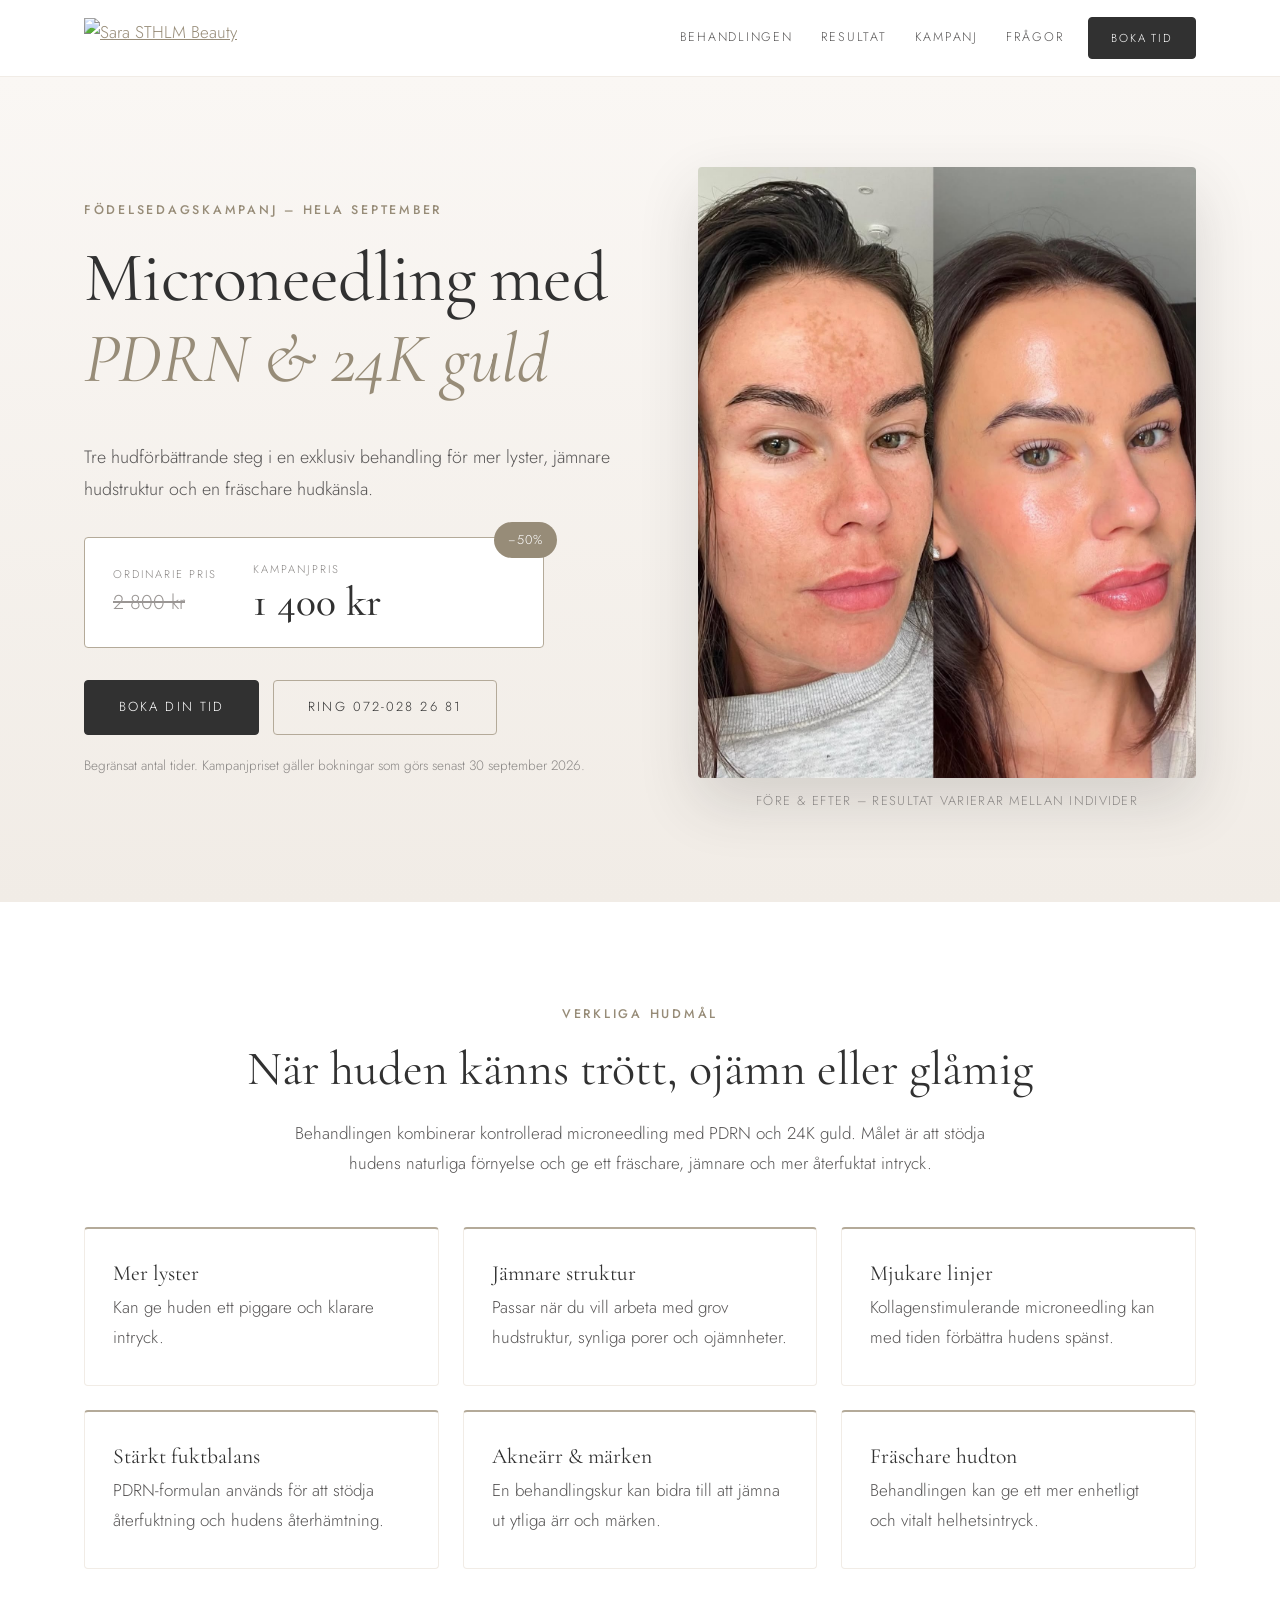
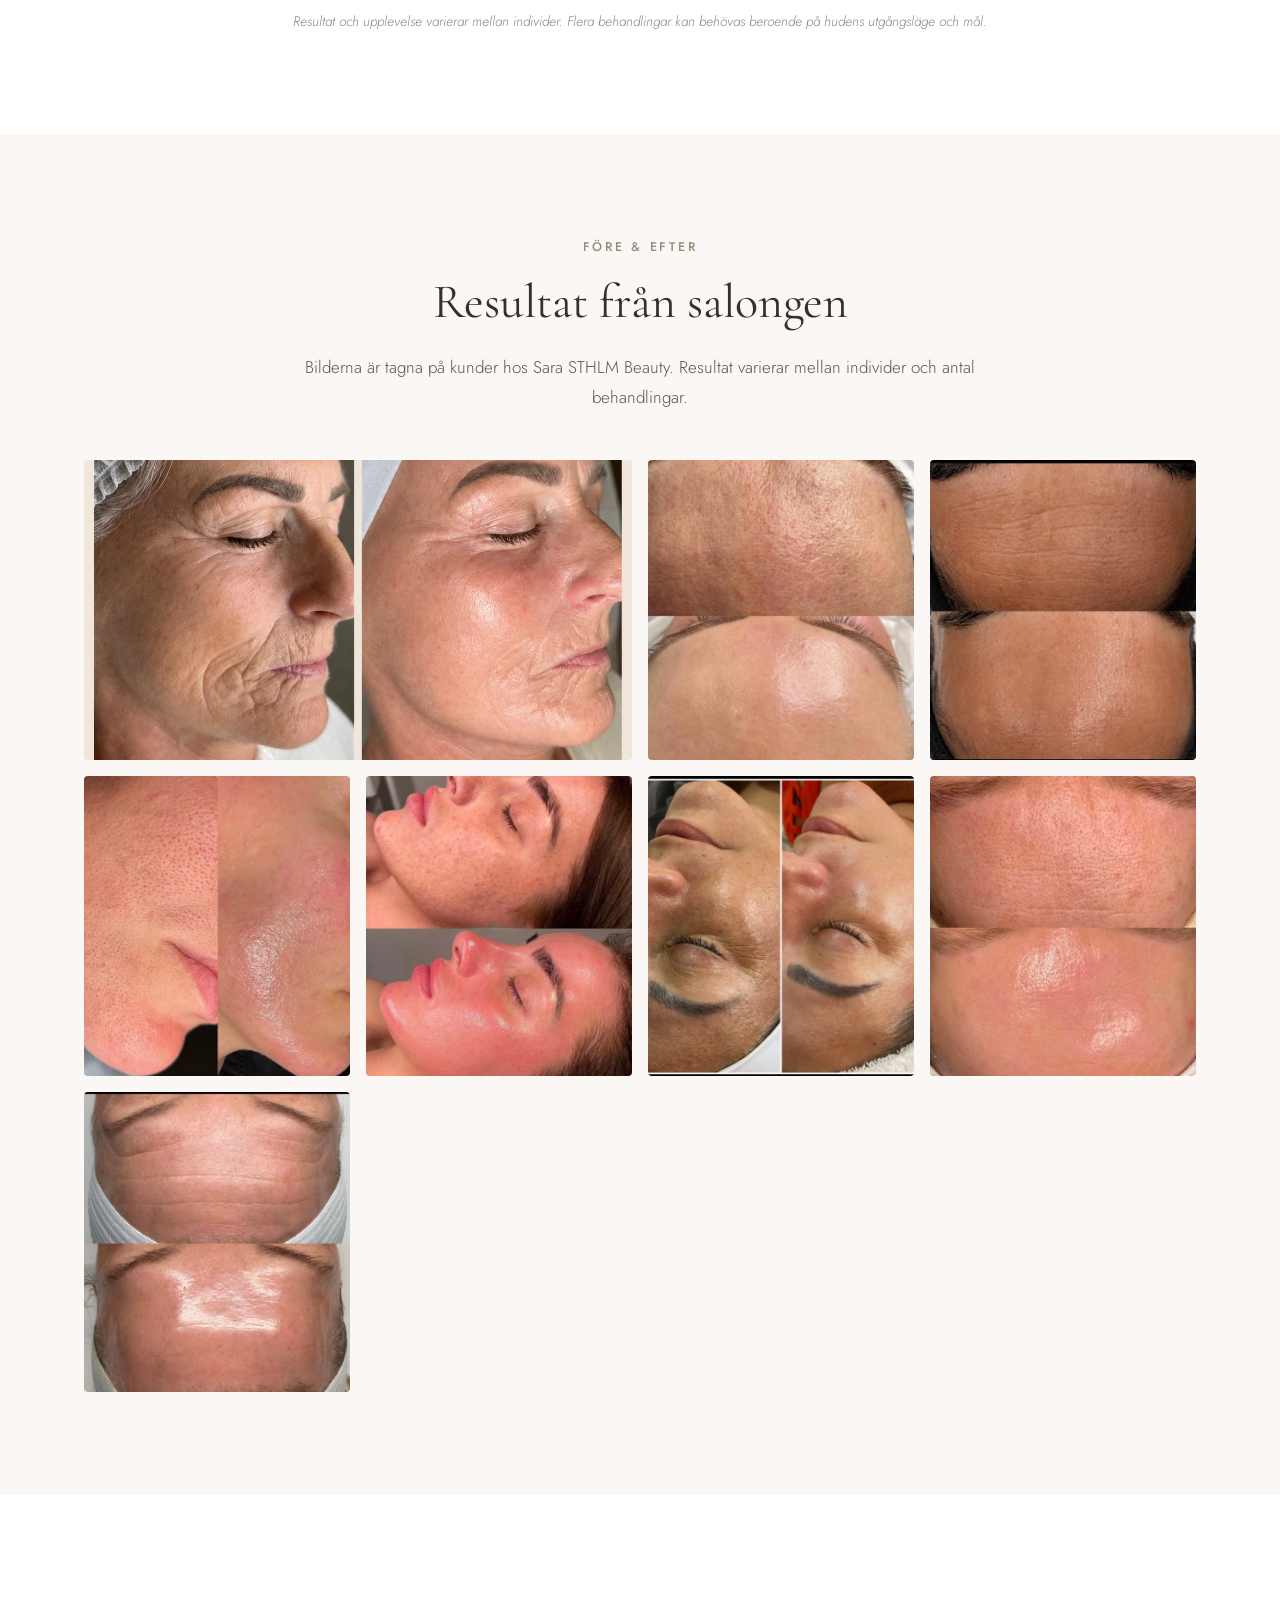
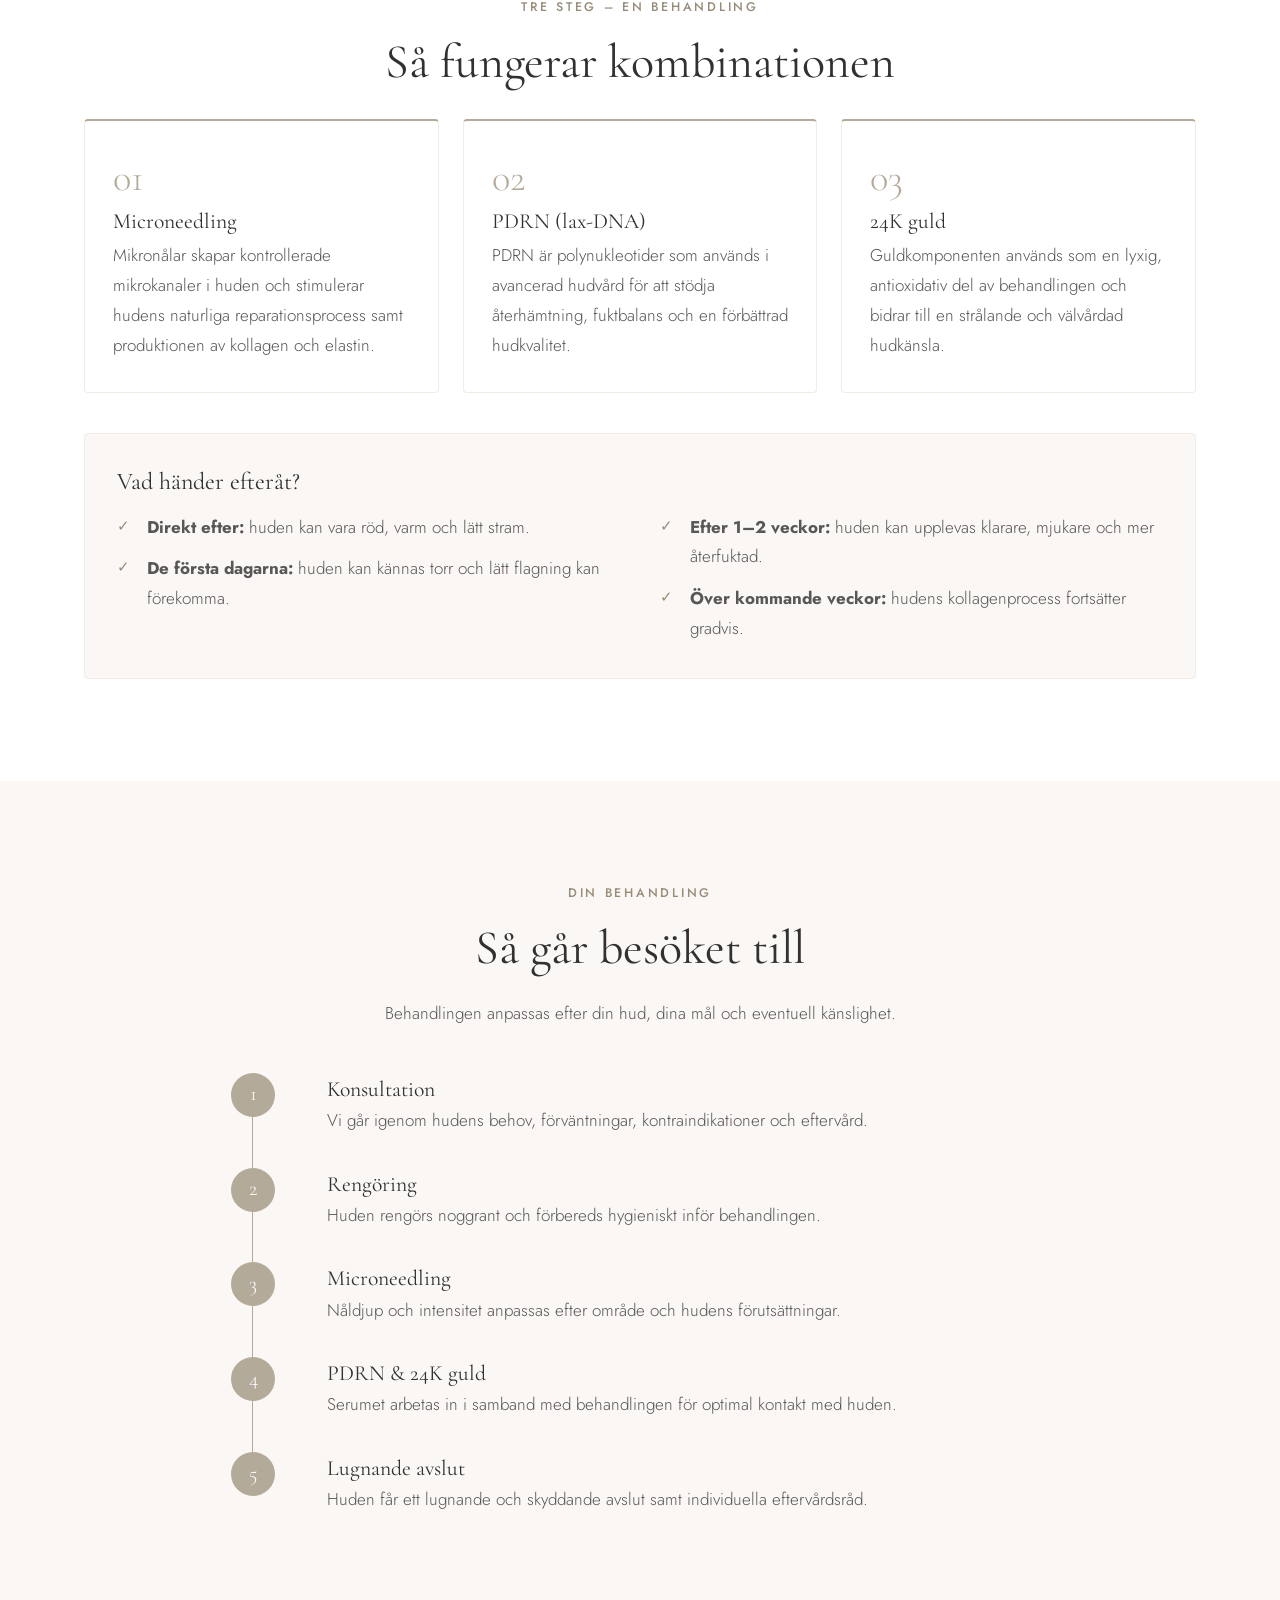
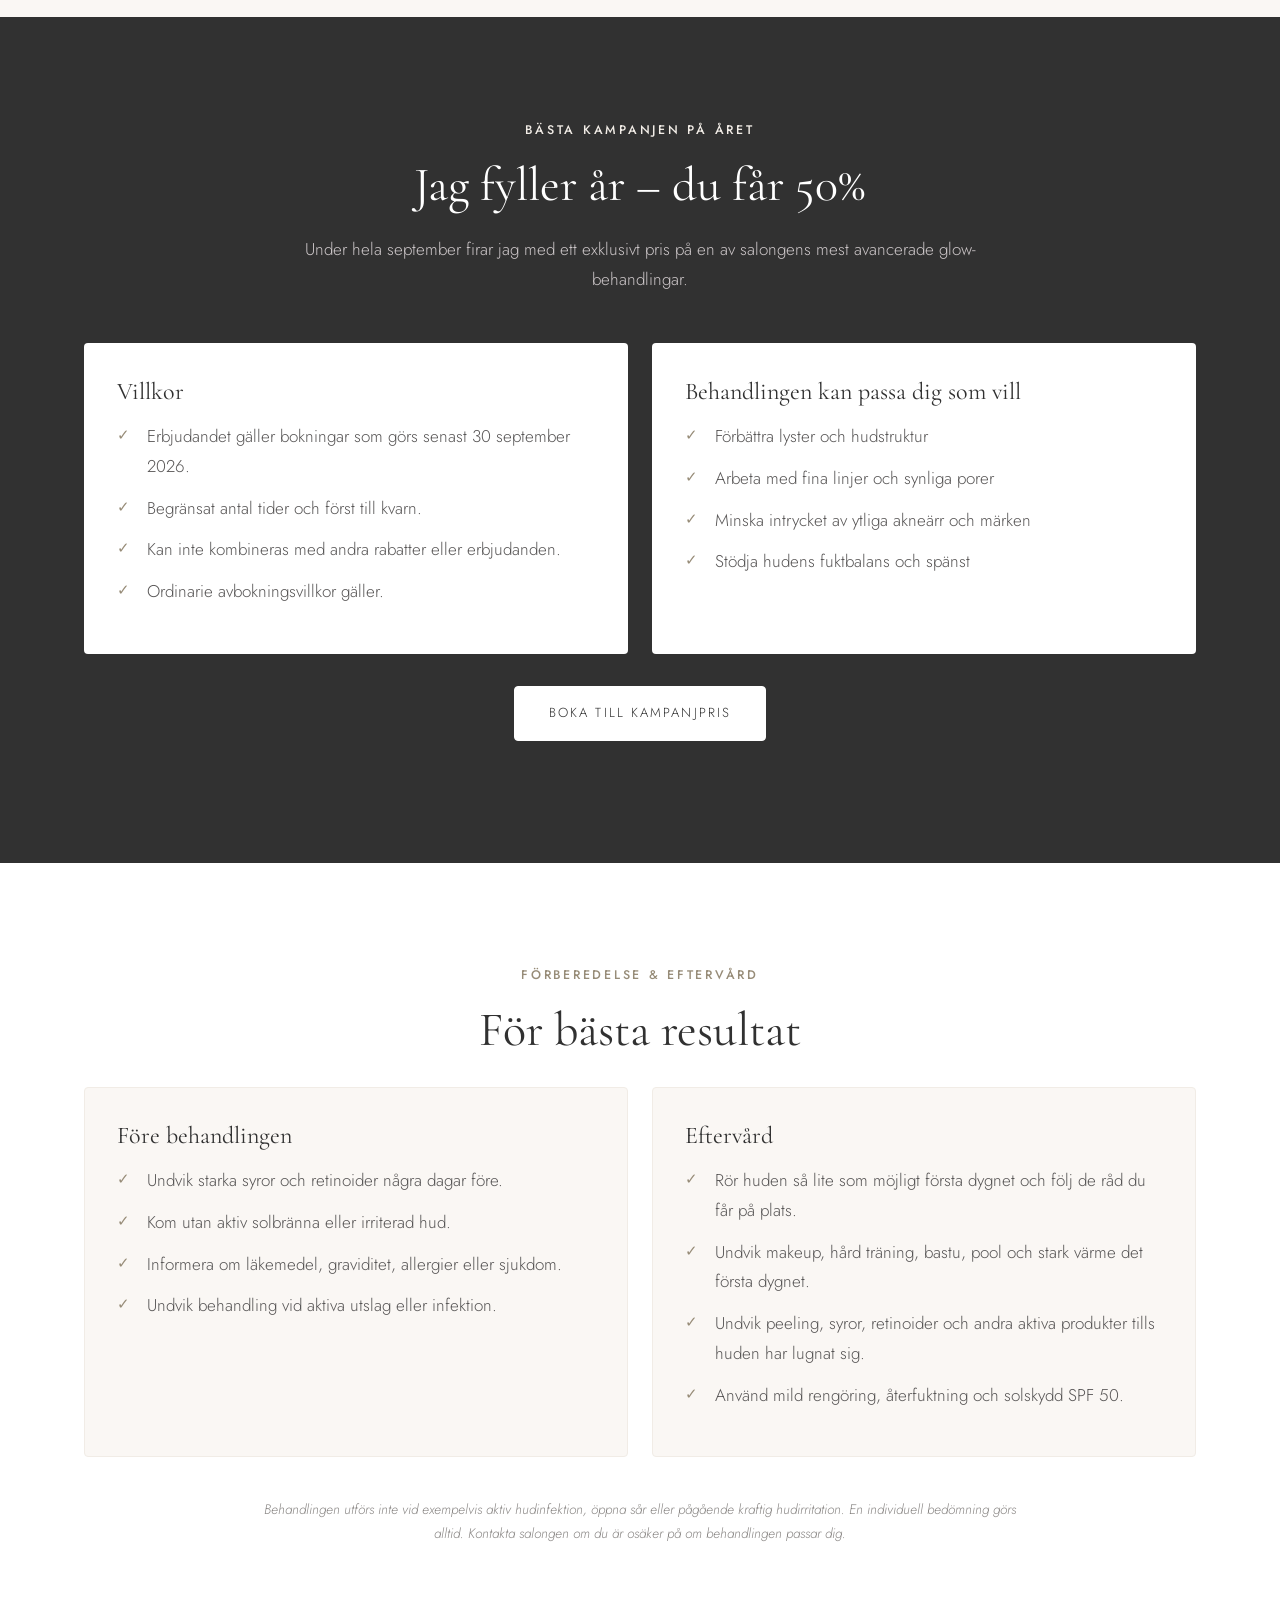
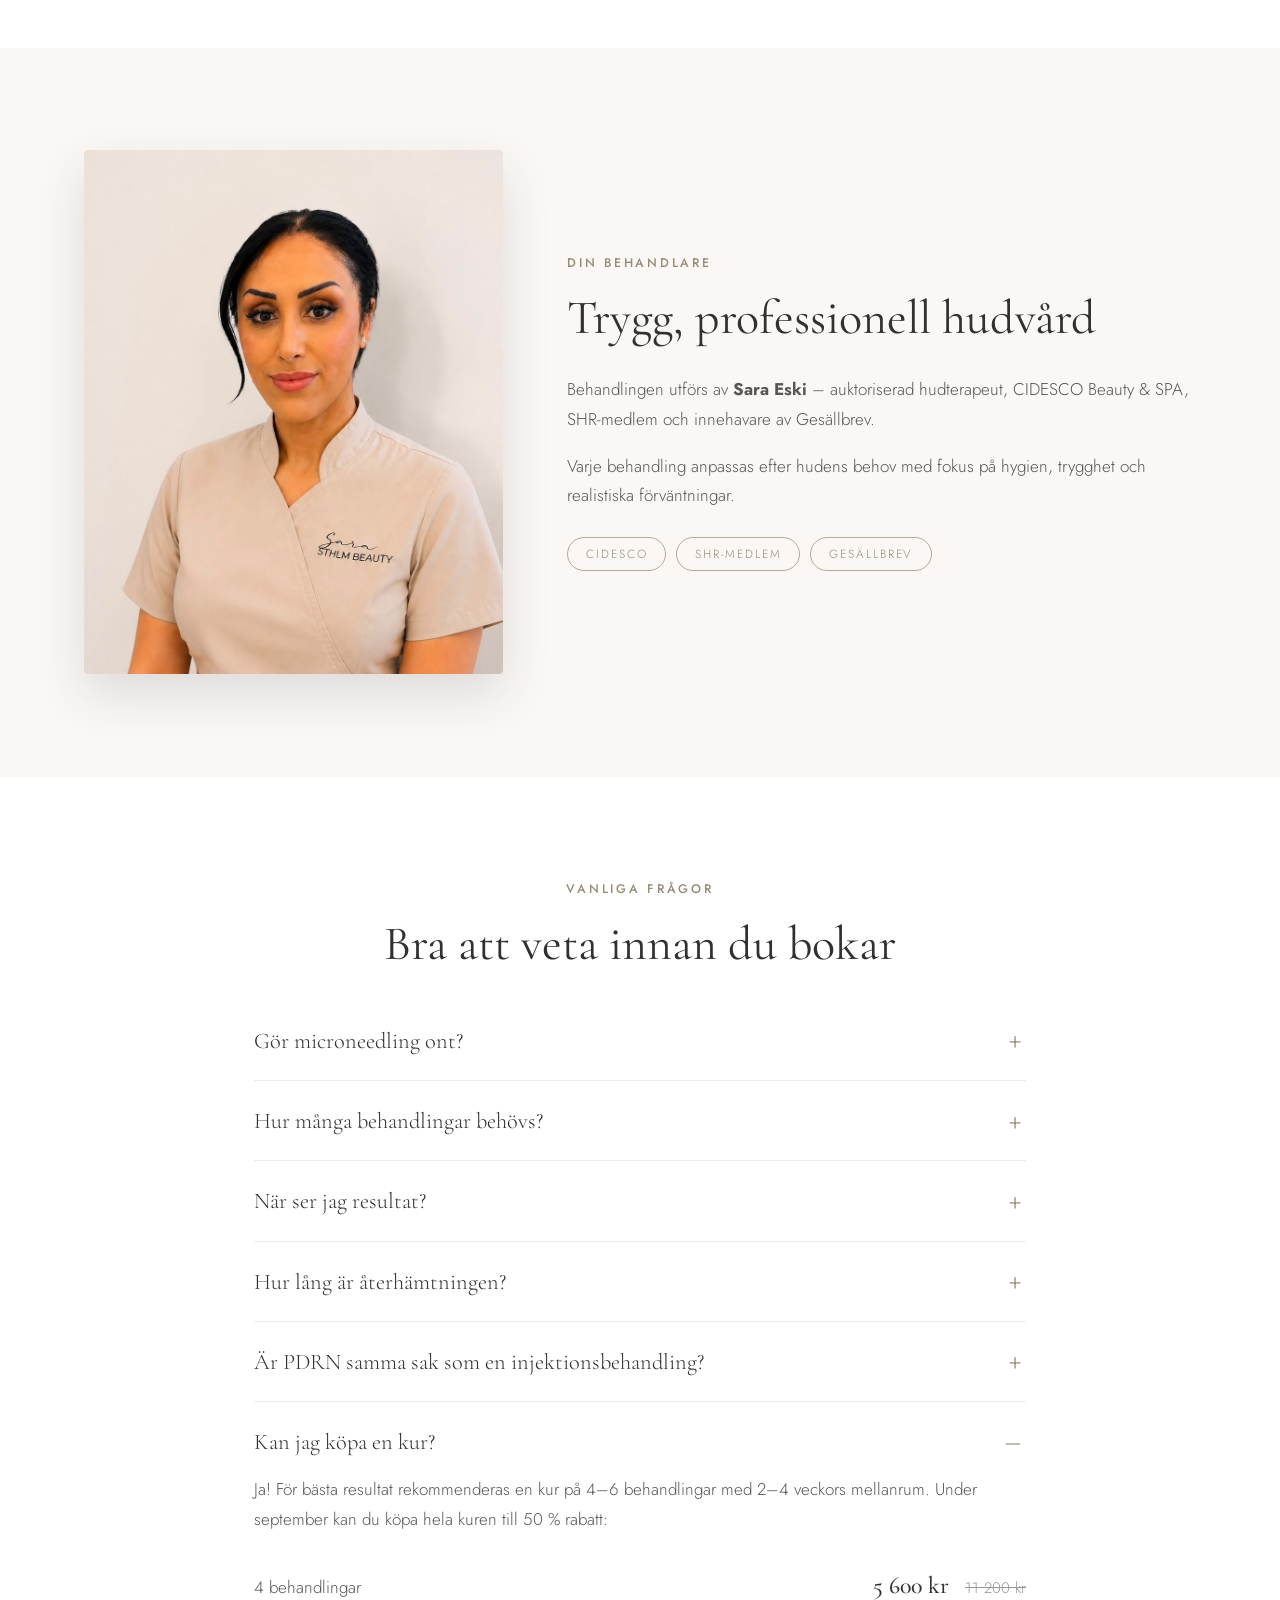
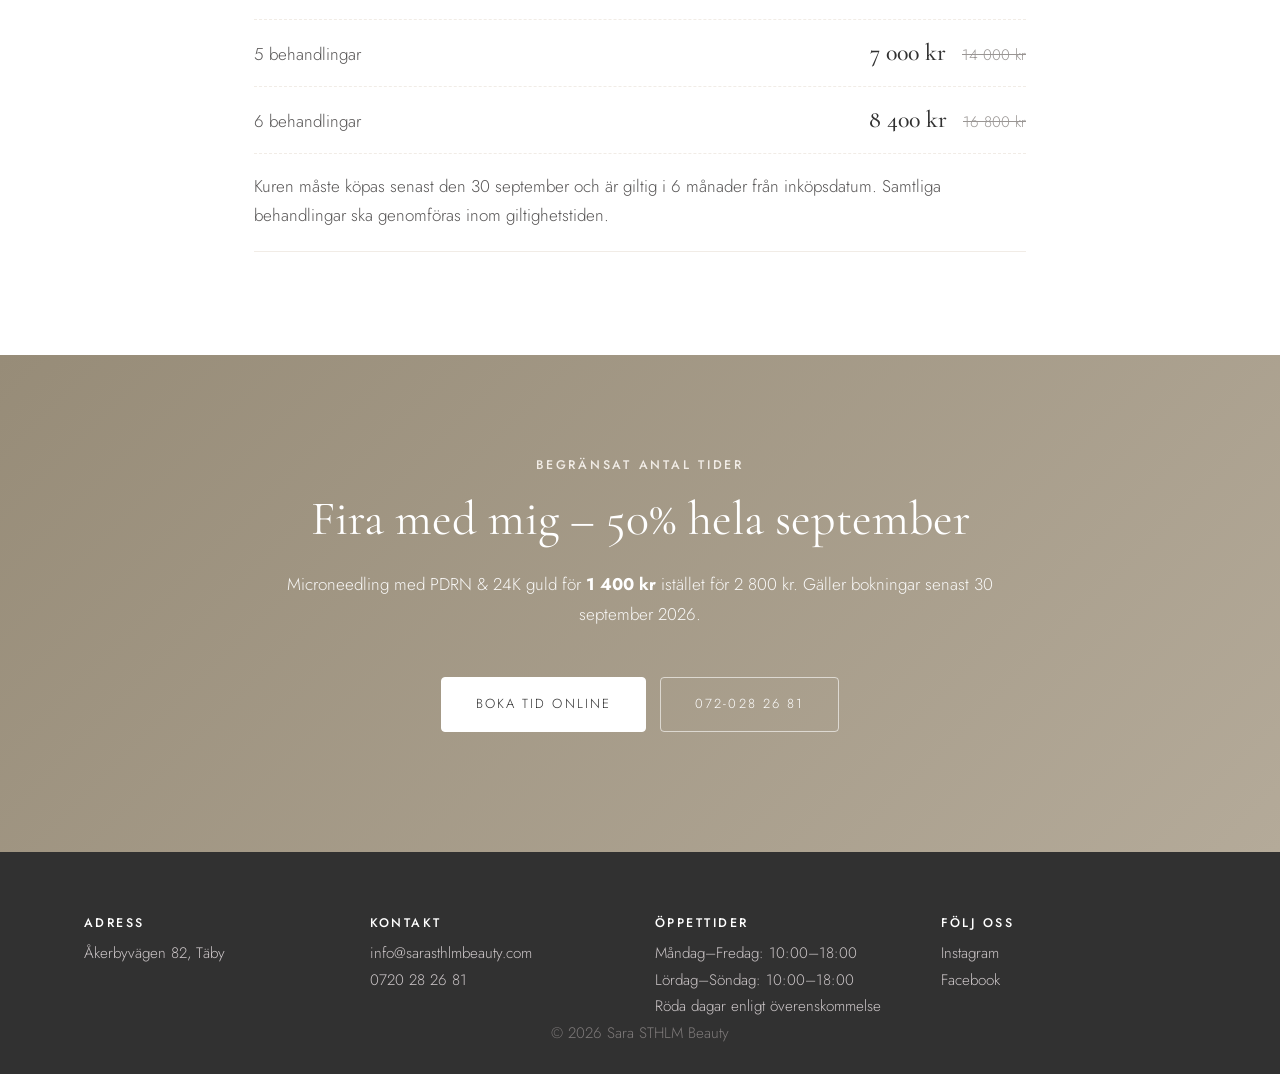
==== index.html @ 4d84eb33 "my_photo" ====
<!DOCTYPE html>
<html lang="sv">
<head>
<meta charset="UTF-8">
<meta name="viewport" content="width=device-width, initial-scale=1">
<title>Microneedling med PDRN &amp; 24K guld – 50% i september | Sara STHLM Beauty</title>
<meta name="description" content="Födelsedagskampanj hela september: Microneedling med PDRN &amp; 24K guld för 1 400 kr istället för 2 800 kr. Boka hos Sara STHLM Beauty i Täby.">
<meta property="og:title" content="Microneedling med PDRN &amp; 24K guld – 50% i september">
<meta property="og:description" content="Tre hudförbättrande steg i en exklusiv behandling. Kampanjpris 1 400 kr (ord. 2 800 kr).">
<meta property="og:image" content="Images/IMG-20260825-WA0004.jpg">
<meta property="og:type" content="website">
<link rel="icon" href="https://sarasthlmbeauty.com/wp-content/uploads/2023/06/black512-e1685994272673-150x150.png">
<link rel="preconnect" href="https://fonts.googleapis.com">
<link rel="preconnect" href="https://fonts.gstatic.com" crossorigin>
<link href="https://fonts.googleapis.com/css2?family=Cormorant+Garamond:ital,wght@0,300;0,400;0,500;0,600;1,300&family=Jost:wght@300;400;500;600&display=swap" rel="stylesheet">
<link rel="stylesheet" href="styles.css">
</head>
<body>

<header class="site-header">
  <div class="wrap header-inner">
    <a class="logo" href="https://sarasthlmbeauty.com/" aria-label="Sara STHLM Beauty">
      <img src="https://sarasthlmbeauty.com/wp-content/uploads/2023/06/black72-rectangle-300x115.png" alt="Sara STHLM Beauty">
    </a>
    <nav class="header-nav">
      <a href="#behandlingen">Behandlingen</a>
      <a href="#resultat">Resultat</a>
      <a href="#kampanj">Kampanj</a>
      <a href="#faq">Frågor</a>
    </nav>
    <a class="btn btn-small" href="https://www.bokadirekt.se/places/sara-sthlm-beauty-58093" target="_blank" rel="noopener">Boka tid</a>
  </div>
</header>

<!-- HERO -->
<section class="hero">
  <div class="wrap hero-inner">
    <div class="hero-copy">
      <span class="eyebrow">Födelsedagskampanj – hela september</span>
      <h1>Microneedling med<br><em>PDRN &amp; 24K guld</em></h1>
      <p class="lead">Tre hudförbättrande steg i en exklusiv behandling för mer lyster, jämnare hudstruktur och en fräschare hudkänsla.</p>

      <div class="price-box">
        <div class="price-old">
          <span>Ordinarie pris</span>
          <s>2 800 kr</s>
        </div>
        <div class="price-new">
          <span>Kampanjpris</span>
          <strong>1 400 kr</strong>
        </div>
        <div class="price-badge">−50%</div>
      </div>

      <div class="cta-row">
        <a class="btn" href="https://www.bokadirekt.se/places/sara-sthlm-beauty-58093" target="_blank" rel="noopener">Boka din tid</a>
        <a class="btn btn-ghost" href="tel:0720282681">Ring 072-028 26 81</a>
      </div>

      <p class="fineprint">Begränsat antal tider. Kampanjpriset gäller bokningar som görs senast 30 september 2026.</p>
    </div>

    <figure class="hero-img">
      <img src="Images/IMG-20260825-WA0004.jpg" alt="Ansikte före och efter microneedling med PDRN och 24K guld – jämnare hudton och mer lyster" loading="eager">
      <figcaption>Före &amp; efter – resultat varierar mellan individer</figcaption>
    </figure>
  </div>
</section>

<!-- BENEFITS -->
<section class="section" id="behandlingen">
  <div class="wrap">
    <span class="eyebrow center">Verkliga hudmål</span>
    <h2 class="center">När huden känns trött, ojämn eller glåmig</h2>
    <p class="intro center">Behandlingen kombinerar kontrollerad microneedling med PDRN och 24K guld. Målet är att stödja hudens naturliga förnyelse och ge ett fräschare, jämnare och mer återfuktat intryck.</p>

    <div class="grid grid-3">
      <article class="card">
        <h3>Mer lyster</h3>
        <p>Kan ge huden ett piggare och klarare intryck.</p>
      </article>
      <article class="card">
        <h3>Jämnare struktur</h3>
        <p>Passar när du vill arbeta med grov hudstruktur, synliga porer och ojämnheter.</p>
      </article>
      <article class="card">
        <h3>Mjukare linjer</h3>
        <p>Kollagenstimulerande microneedling kan med tiden förbättra hudens spänst.</p>
      </article>
      <article class="card">
        <h3>Stärkt fuktbalans</h3>
        <p>PDRN-formulan används för att stödja återfuktning och hudens återhämtning.</p>
      </article>
      <article class="card">
        <h3>Akneärr &amp; märken</h3>
        <p>En behandlingskur kan bidra till att jämna ut ytliga ärr och märken.</p>
      </article>
      <article class="card">
        <h3>Fräschare hudton</h3>
        <p>Behandlingen kan ge ett mer enhetligt och vitalt helhetsintryck.</p>
      </article>
    </div>

    <p class="disclaimer">Resultat och upplevelse varierar mellan individer. Flera behandlingar kan behövas beroende på hudens utgångsläge och mål.</p>
  </div>
</section>

<!-- RESULTAT -->
<section class="section section-alt" id="resultat">
  <div class="wrap">
    <span class="eyebrow center">Före &amp; efter</span>
    <h2 class="center">Resultat från salongen</h2>
    <p class="intro center">Bilderna är tagna på kunder hos Sara STHLM Beauty. Resultat varierar mellan individer och antal behandlingar.</p>

    <div class="gallery">
      <figure><img src="Images/IMG-20260825-WA0006.jpg" alt="Före och efter – fina linjer och hudstruktur i ansiktet" loading="lazy"></figure>
      <figure><img src="Images/IMG-20260825-WA0005.jpg" alt="Före och efter – hudstruktur och synliga porer på pannan" loading="lazy"></figure>
      <figure><img src="Images/IMG-20260825-WA0003.jpg" alt="Före och efter – jämnare hudstruktur" loading="lazy"></figure>
      <figure><img src="Images/IMG-20260825-WA0008.jpg" alt="Före och efter – hudton och lyster" loading="lazy"></figure>
      <figure><img src="Images/IMG-20260825-WA0009.jpg" alt="Före och efter – synliga porer" loading="lazy"></figure>
      <figure><img src="Images/IMG-20260825-WA0001.jpg" alt="Före och efter – jämnare hudstruktur på panna" loading="lazy"></figure>
      <figure><img src="Images/IMG-20260825-WA0002.jpg" alt="Före och efter – hudens lyster" loading="lazy"></figure>
      <figure><img src="Images/IMG-20260825-WA0007.jpg" alt="Före och efter – linjer i pannan" loading="lazy"></figure>
    </div>
  </div>
</section>

<!-- TRE STEG -->
<section class="section">
  <div class="wrap">
    <span class="eyebrow center">Tre steg – en behandling</span>
    <h2 class="center">Så fungerar kombinationen</h2>

    <div class="grid grid-3 steps">
      <article class="card card-step">
        <span class="step-no">01</span>
        <h3>Microneedling</h3>
        <p>Mikronålar skapar kontrollerade mikrokanaler i huden och stimulerar hudens naturliga reparationsprocess samt produktionen av kollagen och elastin.</p>
      </article>
      <article class="card card-step">
        <span class="step-no">02</span>
        <h3>PDRN (lax-DNA)</h3>
        <p>PDRN är polynukleotider som används i avancerad hudvård för att stödja återhämtning, fuktbalans och en förbättrad hudkvalitet.</p>
      </article>
      <article class="card card-step">
        <span class="step-no">03</span>
        <h3>24K guld</h3>
        <p>Guldkomponenten används som en lyxig, antioxidativ del av behandlingen och bidrar till en strålande och välvårdad hudkänsla.</p>
      </article>
    </div>

    <div class="panel">
      <h3 class="panel-title">Vad händer efteråt?</h3>
      <ul class="checklist checklist-2">
        <li><strong>Direkt efter:</strong> huden kan vara röd, varm och lätt stram.</li>
        <li><strong>De första dagarna:</strong> huden kan kännas torr och lätt flagning kan förekomma.</li>
        <li><strong>Efter 1–2 veckor:</strong> huden kan upplevas klarare, mjukare och mer återfuktad.</li>
        <li><strong>Över kommande veckor:</strong> hudens kollagenprocess fortsätter gradvis.</li>
      </ul>
    </div>
  </div>
</section>

<!-- BESÖKET -->
<section class="section section-alt">
  <div class="wrap">
    <span class="eyebrow center">Din behandling</span>
    <h2 class="center">Så går besöket till</h2>
    <p class="intro center">Behandlingen anpassas efter din hud, dina mål och eventuell känslighet.</p>

    <ol class="timeline">
      <li>
        <h3>Konsultation</h3>
        <p>Vi går igenom hudens behov, förväntningar, kontraindikationer och eftervård.</p>
      </li>
      <li>
        <h3>Rengöring</h3>
        <p>Huden rengörs noggrant och förbereds hygieniskt inför behandlingen.</p>
      </li>
      <li>
        <h3>Microneedling</h3>
        <p>Nåldjup och intensitet anpassas efter område och hudens förutsättningar.</p>
      </li>
      <li>
        <h3>PDRN &amp; 24K guld</h3>
        <p>Serumet arbetas in i samband med behandlingen för optimal kontakt med huden.</p>
      </li>
      <li>
        <h3>Lugnande avslut</h3>
        <p>Huden får ett lugnande och skyddande avslut samt individuella eftervårdsråd.</p>
      </li>
    </ol>
  </div>
</section>

<!-- KAMPANJ -->
<section class="section campaign" id="kampanj">
  <div class="wrap">
    <span class="eyebrow center light">Bästa kampanjen på året</span>
    <h2 class="center">Jag fyller år – du får 50%</h2>
    <p class="intro center">Under hela september firar jag med ett exklusivt pris på en av salongens mest avancerade glow-behandlingar.</p>

    <div class="grid grid-2">
      <div class="panel panel-light">
        <h3 class="panel-title">Villkor</h3>
        <ul class="checklist">
          <li>Erbjudandet gäller bokningar som görs senast 30 september 2026.</li>
          <li>Begränsat antal tider och först till kvarn.</li>
          <li>Kan inte kombineras med andra rabatter eller erbjudanden.</li>
          <li>Ordinarie avbokningsvillkor gäller.</li>
        </ul>
      </div>
      <div class="panel panel-light">
        <h3 class="panel-title">Behandlingen kan passa dig som vill</h3>
        <ul class="checklist">
          <li>Förbättra lyster och hudstruktur</li>
          <li>Arbeta med fina linjer och synliga porer</li>
          <li>Minska intrycket av ytliga akneärr och märken</li>
          <li>Stödja hudens fuktbalans och spänst</li>
        </ul>
      </div>
    </div>

    <div class="cta-row center-row">
      <a class="btn btn-light" href="https://www.bokadirekt.se/places/sara-sthlm-beauty-58093" target="_blank" rel="noopener">Boka till kampanjpris</a>
    </div>
  </div>
</section>

<!-- FÖRE / EFTERVÅRD -->
<section class="section">
  <div class="wrap">
    <span class="eyebrow center">Förberedelse &amp; eftervård</span>
    <h2 class="center">För bästa resultat</h2>

    <div class="grid grid-2">
      <div class="panel">
        <h3 class="panel-title">Före behandlingen</h3>
        <ul class="checklist">
          <li>Undvik starka syror och retinoider några dagar före.</li>
          <li>Kom utan aktiv solbränna eller irriterad hud.</li>
          <li>Informera om läkemedel, graviditet, allergier eller sjukdom.</li>
          <li>Undvik behandling vid aktiva utslag eller infektion.</li>
        </ul>
      </div>
      <div class="panel">
        <h3 class="panel-title">Eftervård</h3>
        <ul class="checklist">
          <li>Rör huden så lite som möjligt första dygnet och följ de råd du får på plats.</li>
          <li>Undvik makeup, hård träning, bastu, pool och stark värme det första dygnet.</li>
          <li>Undvik peeling, syror, retinoider och andra aktiva produkter tills huden har lugnat sig.</li>
          <li>Använd mild rengöring, återfuktning och solskydd SPF 50.</li>
        </ul>
      </div>
    </div>

    <p class="disclaimer">Behandlingen utförs inte vid exempelvis aktiv hudinfektion, öppna sår eller pågående kraftig hudirritation. En individuell bedömning görs alltid. Kontakta salongen om du är osäker på om behandlingen passar dig.</p>
  </div>
</section>

<!-- BEHANDLARE -->
<section class="section section-alt">
  <div class="wrap therapist">
    <figure class="therapist-img">
      <img src="Images/me.jpeg" alt="Sara Eski, auktoriserad hudterapeut" width="900" height="1600" loading="lazy">
    </figure>
    <div class="therapist-copy">
      <span class="eyebrow">Din behandlare</span>
      <h2>Trygg, professionell hudvård</h2>
      <p>Behandlingen utförs av <strong>Sara Eski</strong> – auktoriserad hudterapeut, CIDESCO Beauty &amp; SPA, SHR-medlem och innehavare av Gesällbrev.</p>
      <p>Varje behandling anpassas efter hudens behov med fokus på hygien, trygghet och realistiska förväntningar.</p>
      <ul class="badges">
        <li>CIDESCO</li>
        <li>SHR-medlem</li>
        <li>Gesällbrev</li>
      </ul>
    </div>
  </div>
</section>

<!-- FAQ -->
<section class="section" id="faq">
  <div class="wrap wrap-narrow">
    <span class="eyebrow center">Vanliga frågor</span>
    <h2 class="center">Bra att veta innan du bokar</h2>

    <details>
      <summary>Gör microneedling ont?</summary>
      <p>Det känns, men brukar vara hanterbart. De flesta beskriver det som ett stickande eller rivande obehag. Det känns vanligtvis mer över pannan, näsan och andra områden där huden ligger nära benet.</p>
    </details>

    <details>
      <summary>Hur många behandlingar behövs?</summary>
      <p>För extra lyster och återfuktning kan en behandling räcka. Vid fina linjer, stora porer, ojämn hudstruktur eller akneärr rekommenderas vanligtvis en kur på 4–6 behandlingar med cirka 2–4 veckors mellanrum. Antalet anpassas efter hudens behov.</p>
    </details>

    <details>
      <summary>När ser jag resultat?</summary>
      <p>Huden kan upplevas mer återfuktad och få finare lyster efter ungefär 1–2 veckor. Förbättring av hudstruktur, fina linjer och ärr tar längre tid eftersom kollagenet byggs upp gradvis. Tydligare resultat brukar utvecklas under 4–12 veckor och förbättras successivt efter en behandlingskur.</p>
    </details>

    <details>
      <summary>Hur lång är återhämtningen?</summary>
      <p>Rodnad, värmekänsla, lätt svullnad och stramhet är vanligt under de första 24–72 timmarna. Huden kan därefter kännas torr och flagna lätt i några dagar. De flesta kan återgå till vardagen direkt, men huden behöver behandlas varsamt och skyddas med SPF 50.</p>
    </details>

    <details>
      <summary>Är PDRN samma sak som en injektionsbehandling?</summary>
      <p>Nej. Vid denna behandling appliceras PDRN på huden och slussas ner genom mikrokanalerna som skapas av microneedling – det injiceras inte med nål. En injektionsbehandling placerar produkten direkt i huden och kan därför ge ett annat behandlingsdjup och resultat. Effekten av PDRN tillsammans med microneedling beror bland annat på nåldjup, produkt och hudens förutsättningar.</p>
    </details>

    <details open>
      <summary>Kan jag köpa en kur?</summary>
      <p>Ja! För bästa resultat rekommenderas en kur på 4–6 behandlingar med 2–4 veckors mellanrum. Under september kan du köpa hela kuren till 50 % rabatt:</p>
      <div class="kur-table">
        <div class="kur-row"><span>4 behandlingar</span><strong>5 600 kr</strong><s>11 200 kr</s></div>
        <div class="kur-row"><span>5 behandlingar</span><strong>7 000 kr</strong><s>14 000 kr</s></div>
        <div class="kur-row"><span>6 behandlingar</span><strong>8 400 kr</strong><s>16 800 kr</s></div>
      </div>
      <p>Kuren måste köpas senast den 30 september och är giltig i 6 månader från inköpsdatum. Samtliga behandlingar ska genomföras inom giltighetstiden.</p>
    </details>
  </div>
</section>

<!-- SLUT-CTA -->
<section class="final-cta">
  <div class="wrap">
    <span class="eyebrow center light">Begränsat antal tider</span>
    <h2 class="center">Fira med mig – 50% hela september</h2>
    <p class="intro center">Microneedling med PDRN &amp; 24K guld för <strong>1 400 kr</strong> istället för 2 800 kr. Gäller bokningar senast 30 september 2026.</p>
    <div class="cta-row center-row">
      <a class="btn btn-light" href="https://www.bokadirekt.se/places/sara-sthlm-beauty-58093" target="_blank" rel="noopener">Boka tid online</a>
      <a class="btn btn-ghost-light" href="tel:0720282681">072-028 26 81</a>
    </div>
  </div>
</section>

<footer class="site-footer">
  <div class="wrap footer-grid">
    <div>
      <h4>Adress</h4>
      <p><a href="https://www.google.com/maps?q=%C3%A5kerbyv%C3%A4gen+82+t%C3%A4by" target="_blank" rel="noopener">Åkerbyvägen 82, Täby</a></p>
    </div>
    <div>
      <h4>Kontakt</h4>
      <p><a href="mailto:info@sarasthlmbeauty.com">info@sarasthlmbeauty.com</a><br>
      <a href="tel:0720282681">0720 28 26 81</a></p>
    </div>
    <div>
      <h4>Öppettider</h4>
      <p>Måndag–Fredag: 10:00–18:00<br>
      Lördag–Söndag: 10:00–18:00<br>
      Röda dagar enligt överenskommelse</p>
    </div>
    <div>
      <h4>Följ oss</h4>
      <p><a href="https://instagram.com/sarasthlmbeauty" target="_blank" rel="noopener">Instagram</a><br>
      <a href="https://www.facebook.com/sarasthlmbeauty" target="_blank" rel="noopener">Facebook</a></p>
    </div>
  </div>
  <p class="copyright">© <span id="year">2026</span> Sara STHLM Beauty</p>
</footer>

<a class="sticky-cta" href="https://www.bokadirekt.se/places/sara-sthlm-beauty-58093" target="_blank" rel="noopener">Boka – 1 400 kr</a>

<script>
  document.getElementById('year').textContent = new Date().getFullYear();
</script>
</body>
</html>
---- styles.css ----
:root {
  --gold: #b4aa99;
  --gold-dark: #978c78;
  --soft: #ccc6c8;
  --pink: #f4b9bd;
  --ink: #313131;
  --muted: #585656;
  --cream: #faf7f4;
  --sand: #f1ece6;
  --white: #ffffff;
  --radius: 4px;
  --maxw: 1160px;
}

* { box-sizing: border-box; }

html { scroll-behavior: smooth; }

body {
  margin: 0;
  font-family: 'Jost', 'Helvetica Neue', Arial, sans-serif;
  font-weight: 300;
  font-size: 17px;
  line-height: 1.75;
  color: var(--muted);
  background: var(--white);
  -webkit-font-smoothing: antialiased;
}

img { max-width: 100%; display: block; }

a { color: var(--gold-dark); }

h1, h2, h3, h4 {
  font-family: 'Cormorant Garamond', Georgia, serif;
  color: var(--ink);
  font-weight: 400;
  line-height: 1.15;
  margin: 0 0 .6em;
}

h1 { font-size: clamp(2.6rem, 6vw, 4.4rem); letter-spacing: -.01em; }
h1 em { font-style: italic; color: var(--gold-dark); }
h2 { font-size: clamp(2rem, 4vw, 3rem); }
h3 { font-size: 1.35rem; }
h4 { font-size: 1.1rem; letter-spacing: .04em; }

.wrap { width: 100%; max-width: var(--maxw); margin: 0 auto; padding: 0 24px; }
.wrap-narrow { max-width: 820px; }
.center { text-align: center; }
.center-row { justify-content: center; }

.eyebrow {
  display: block;
  font-size: .78rem;
  letter-spacing: .22em;
  text-transform: uppercase;
  color: var(--gold-dark);
  font-weight: 500;
  margin-bottom: 1rem;
}
.eyebrow.light { color: var(--sand); }

.intro { max-width: 720px; margin: 0 auto 3rem; }
h2.center + .intro { margin-top: -.4rem; }

.disclaimer {
  font-size: .86rem;
  color: #8a8785;
  text-align: center;
  max-width: 760px;
  margin: 2.5rem auto 0;
  font-style: italic;
}

/* ---------- Buttons ---------- */
.btn {
  display: inline-block;
  background: var(--ink);
  color: var(--white);
  padding: 15px 34px;
  font-size: .82rem;
  letter-spacing: .16em;
  text-transform: uppercase;
  text-decoration: none;
  border: 1px solid var(--ink);
  border-radius: var(--radius);
  transition: background .25s, color .25s, border-color .25s;
}
.btn:hover { background: var(--gold-dark); border-color: var(--gold-dark); color: var(--white); }

.btn-ghost { background: transparent; color: var(--ink); border-color: var(--gold); }
.btn-ghost:hover { background: var(--gold); border-color: var(--gold); color: var(--white); }

.btn-light { background: var(--white); color: var(--ink); border-color: var(--white); }
.btn-light:hover { background: var(--ink); color: var(--white); border-color: var(--ink); }

.btn-ghost-light { background: transparent; color: var(--white); border-color: rgba(255,255,255,.6); }
.btn-ghost-light:hover { background: var(--white); color: var(--ink); border-color: var(--white); }

.btn-small { padding: 10px 22px; font-size: .72rem; }

.cta-row { display: flex; flex-wrap: wrap; gap: 14px; margin: 2rem 0 1.2rem; }

/* ---------- Header ---------- */
.site-header {
  position: sticky;
  top: 0;
  z-index: 50;
  background: rgba(255,255,255,.96);
  backdrop-filter: blur(6px);
  border-bottom: 1px solid var(--sand);
}
.header-inner { display: flex; align-items: center; gap: 24px; min-height: 76px; }
.logo img { height: 40px; width: auto; }
.header-nav { margin-left: auto; display: flex; gap: 28px; }
.header-nav a {
  color: var(--muted);
  text-decoration: none;
  font-size: .78rem;
  letter-spacing: .14em;
  text-transform: uppercase;
}
.header-nav a:hover { color: var(--gold-dark); }

/* ---------- Hero ---------- */
.hero {
  background: linear-gradient(180deg, var(--cream) 0%, var(--sand) 100%);
  padding: clamp(50px, 7vw, 96px) 0;
}
.hero-inner {
  display: grid;
  grid-template-columns: 1.05fr .95fr;
  gap: clamp(32px, 5vw, 72px);
  align-items: center;
}
.hero .lead { font-size: 1.12rem; max-width: 34em; }

.price-box {
  position: relative;
  display: flex;
  align-items: center;
  gap: 36px;
  background: var(--white);
  border: 1px solid var(--gold);
  border-radius: var(--radius);
  padding: 22px 28px;
  margin-top: 2rem;
  max-width: 460px;
}
.price-box span {
  display: block;
  font-size: .7rem;
  letter-spacing: .18em;
  text-transform: uppercase;
  color: #8a8785;
}
.price-old s { font-size: 1.25rem; color: #9a9694; }
.price-new strong {
  font-family: 'Cormorant Garamond', Georgia, serif;
  font-size: 2.6rem;
  font-weight: 500;
  color: var(--ink);
  line-height: 1.1;
}
.price-badge {
  position: absolute;
  top: -16px;
  right: -14px;
  background: var(--gold-dark);
  color: var(--white);
  font-size: .8rem;
  letter-spacing: .08em;
  padding: 7px 14px;
  border-radius: 999px;
}

.fineprint { font-size: .85rem; color: #8a8785; margin: 0; }

.hero-img img {
  width: 100%;
  border-radius: var(--radius);
  box-shadow: 0 24px 60px rgba(49,49,49,.16);
}
.hero-img { margin: 0; }
.hero-img figcaption {
  margin-top: 12px;
  font-size: .8rem;
  letter-spacing: .1em;
  text-transform: uppercase;
  color: #8a8785;
  text-align: center;
}

/* ---------- Sections ---------- */
.section { padding: clamp(60px, 8vw, 110px) 0; }
.section-alt { background: var(--cream); }
[id] { scroll-margin-top: 90px; }

.grid { display: grid; gap: 24px; }
.grid-2 { grid-template-columns: repeat(2, 1fr); }
.grid-3 { grid-template-columns: repeat(3, 1fr); }

.card {
  background: var(--white);
  border: 1px solid var(--sand);
  border-top: 2px solid var(--gold);
  border-radius: var(--radius);
  padding: 32px 28px;
}
.card h3 { margin-bottom: .35em; }
.card p { margin: 0; }
.section-alt .card { background: var(--white); }

.card-step { position: relative; padding-top: 38px; }
.step-no {
  font-family: 'Cormorant Garamond', Georgia, serif;
  font-size: 2.4rem;
  color: var(--gold);
  line-height: 1;
  display: block;
  margin-bottom: .3em;
}
.steps { margin-bottom: 40px; }

/* ---------- Panels & lists ---------- */
.panel {
  background: var(--cream);
  border: 1px solid var(--sand);
  border-radius: var(--radius);
  padding: 34px 32px;
}
.section-alt .panel { background: var(--white); }
.panel-light { background: var(--white); border-color: transparent; }
.panel-title { font-size: 1.5rem; margin-bottom: .7em; }

.checklist { list-style: none; margin: 0; padding: 0; }
.checklist li { position: relative; padding-left: 30px; margin-bottom: 12px; }
.checklist li::before {
  content: "✓";
  position: absolute;
  left: 0;
  top: 0;
  color: var(--gold-dark);
  font-size: .95rem;
}
.checklist-2 { columns: 2; column-gap: 40px; }
.checklist-2 li { break-inside: avoid; }

/* ---------- Gallery ---------- */
.gallery {
  display: grid;
  grid-template-columns: repeat(4, 1fr);
  gap: 16px;
}
.gallery figure { margin: 0; overflow: hidden; border-radius: var(--radius); background: var(--sand); }
.gallery img {
  width: 100%;
  height: 300px;
  object-fit: cover;
  transition: transform .5s ease;
}
.gallery figure:hover img { transform: scale(1.04); }
.gallery figure:first-child { grid-column: span 2; }
.gallery figure:first-child img { height: 300px; }

/* ---------- Timeline ---------- */
.timeline {
  list-style: none;
  counter-reset: step;
  margin: 0;
  padding: 0;
  display: grid;
  gap: 0;
  max-width: 820px;
  margin-inline: auto;
}
.timeline li {
  counter-increment: step;
  position: relative;
  padding: 0 0 36px 74px;
  border-left: 1px solid var(--gold);
  margin-left: 22px;
}
.timeline li:last-child { border-left-color: transparent; padding-bottom: 0; }
.timeline li::before {
  content: counter(step);
  position: absolute;
  left: -22px;
  top: -4px;
  width: 44px;
  height: 44px;
  border-radius: 50%;
  background: var(--gold);
  color: var(--white);
  display: flex;
  align-items: center;
  justify-content: center;
  font-family: 'Cormorant Garamond', Georgia, serif;
  font-size: 1.3rem;
}
.timeline h3 { margin-bottom: .2em; }
.timeline p { margin: 0; }

/* ---------- Campaign ---------- */
.campaign {
  background: var(--ink);
  color: var(--soft);
  padding: clamp(60px, 8vw, 110px) 0;
}
.campaign h2 { color: var(--white); }
.campaign .panel-light { color: var(--muted); }

/* ---------- Therapist ---------- */
.therapist {
  display: grid;
  grid-template-columns: .8fr 1.2fr;
  gap: clamp(30px, 5vw, 70px);
  align-items: center;
}
.therapist-img { margin: 0; }
.therapist-img img {
  width: 100%;
  height: auto;
  aspect-ratio: 4 / 5;
  object-fit: cover;
  object-position: center 12%;
  border-radius: var(--radius);
  box-shadow: 0 20px 50px rgba(49,49,49,.14);
}
.badges { list-style: none; display: flex; flex-wrap: wrap; gap: 10px; padding: 0; margin: 1.6rem 0 0; }
.badges li {
  border: 1px solid var(--gold);
  border-radius: 999px;
  padding: 6px 18px;
  font-size: .74rem;
  letter-spacing: .16em;
  text-transform: uppercase;
  color: var(--gold-dark);
}

/* ---------- FAQ ---------- */
details {
  border-bottom: 1px solid var(--sand);
  padding: 20px 0;
}
details summary {
  cursor: pointer;
  list-style: none;
  font-family: 'Cormorant Garamond', Georgia, serif;
  font-size: 1.4rem;
  color: var(--ink);
  position: relative;
  padding-right: 40px;
}
details summary::-webkit-details-marker { display: none; }
details summary::after {
  content: "+";
  position: absolute;
  right: 4px;
  top: 50%;
  transform: translateY(-50%);
  font-size: 1.5rem;
  color: var(--gold-dark);
  font-family: 'Jost', sans-serif;
  font-weight: 300;
}
details[open] summary::after { content: "–"; }
details p { margin: 14px 0 0; }

.kur-table { margin: 18px 0; }
.kur-row {
  display: grid;
  grid-template-columns: 1fr auto auto;
  gap: 16px;
  align-items: baseline;
  padding: 12px 0;
  border-bottom: 1px dashed var(--sand);
}
.kur-row strong {
  font-family: 'Cormorant Garamond', Georgia, serif;
  font-size: 1.5rem;
  font-weight: 500;
  color: var(--ink);
}
.kur-row s { color: #9a9694; font-size: .95rem; }

/* ---------- Final CTA ---------- */
.final-cta {
  background: linear-gradient(135deg, var(--gold-dark) 0%, var(--gold) 100%);
  color: var(--white);
  padding: clamp(60px, 8vw, 100px) 0;
  text-align: center;
}
.final-cta h2 { color: var(--white); }
.final-cta .intro { color: rgba(255,255,255,.92); }
.final-cta strong { color: var(--white); }

/* ---------- Footer ---------- */
.site-footer { background: var(--ink); color: var(--soft); padding: 64px 0 28px; }
.footer-grid {
  display: grid;
  grid-template-columns: repeat(4, 1fr);
  gap: 30px;
}
.site-footer h4 {
  color: var(--white);
  font-family: 'Jost', sans-serif;
  font-size: .78rem;
  letter-spacing: .2em;
  text-transform: uppercase;
  font-weight: 500;
  margin-bottom: .8em;
}
.site-footer p { margin: 0; font-size: .95rem; }
.site-footer a { color: var(--soft); text-decoration: none; }
.site-footer a:hover { color: var(--white); }
.copyright {
  text-align: center;
  font-size: .8rem;
  color: #7e7a7a;
  margin: 48px 0 0;
}

/* ---------- Sticky mobile CTA ---------- */
.sticky-cta { display: none; }

/* ---------- Responsive ---------- */
@media (max-width: 980px) {
  .hero-inner { grid-template-columns: 1fr; }
  .hero-img { order: -1; }
  .grid-3 { grid-template-columns: repeat(2, 1fr); }
  .gallery { grid-template-columns: repeat(2, 1fr); }
  .gallery figure:first-child { grid-column: span 2; }
  .therapist { grid-template-columns: 1fr; }
  .therapist-img { max-width: 380px; }
  .footer-grid { grid-template-columns: repeat(2, 1fr); }
  .header-nav { display: none; }
}

@media (max-width: 640px) {
  body { font-size: 16px; }
  .grid-2, .grid-3 { grid-template-columns: 1fr; }
  .checklist-2 { columns: 1; }
  .price-box { flex-direction: column; align-items: flex-start; gap: 14px; }
  .price-badge { top: -14px; right: 16px; }
  .cta-row .btn { width: 100%; text-align: center; }
  .gallery img, .gallery figure:first-child img { height: 220px; }
  .footer-grid { grid-template-columns: 1fr; text-align: center; }
  body { padding-bottom: 72px; }

  .sticky-cta {
    display: block;
    position: fixed;
    left: 16px;
    right: 16px;
    bottom: 16px;
    z-index: 60;
    background: var(--ink);
    color: var(--white);
    text-align: center;
    padding: 15px;
    border-radius: var(--radius);
    text-decoration: none;
    font-size: .8rem;
    letter-spacing: .16em;
    text-transform: uppercase;
    box-shadow: 0 10px 30px rgba(0,0,0,.25);
  }
}
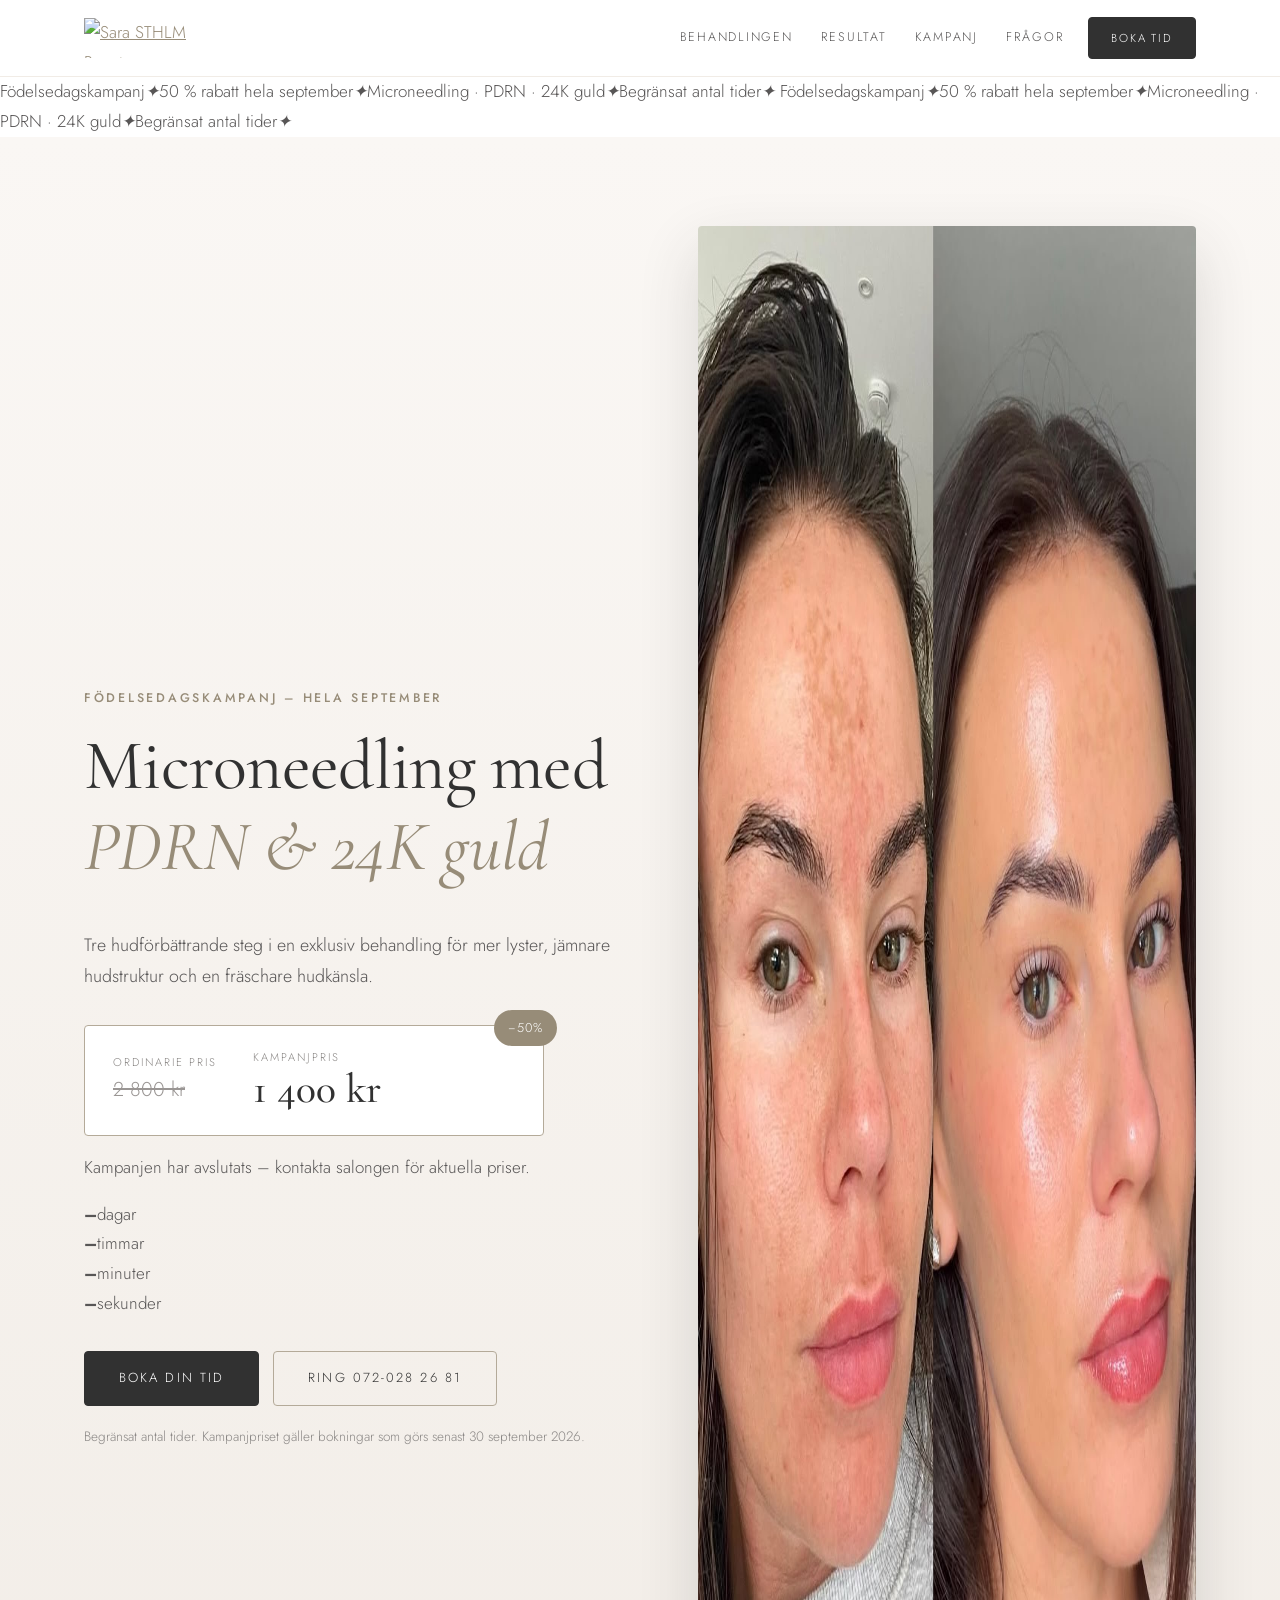
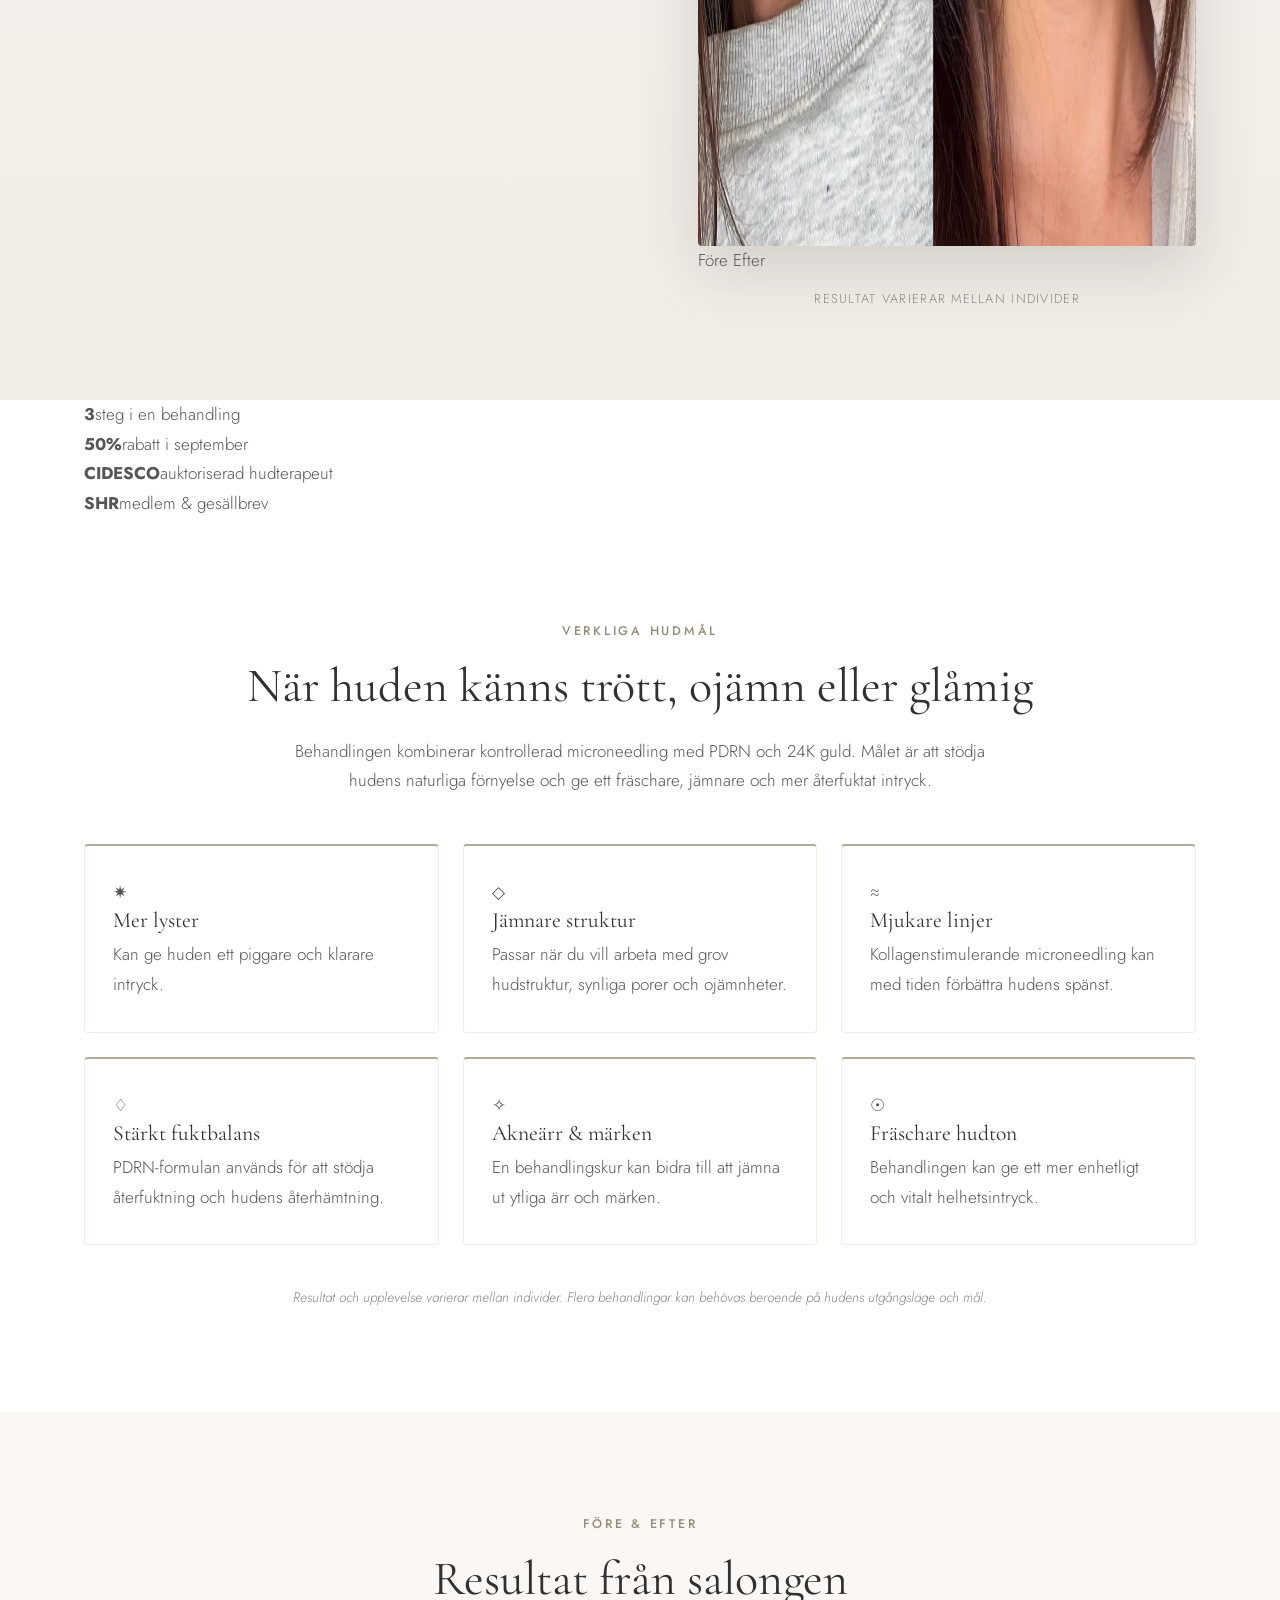
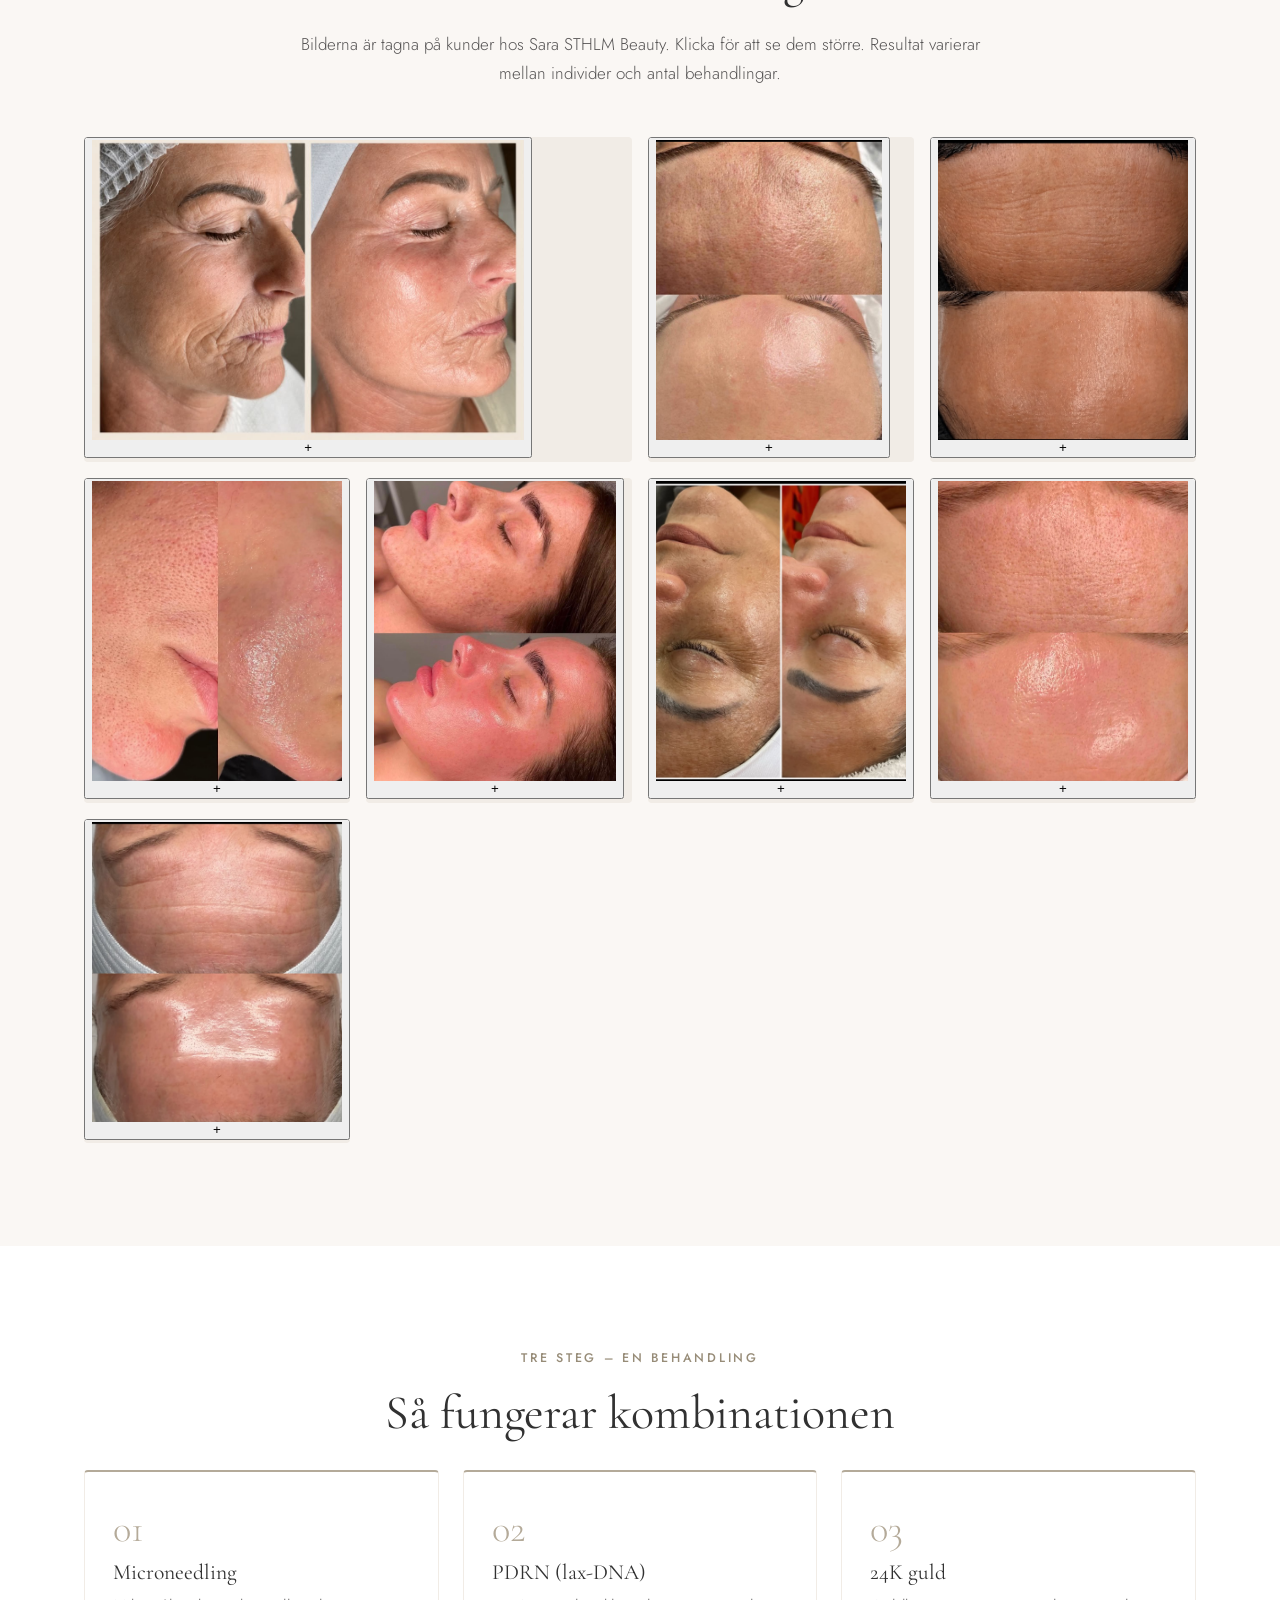
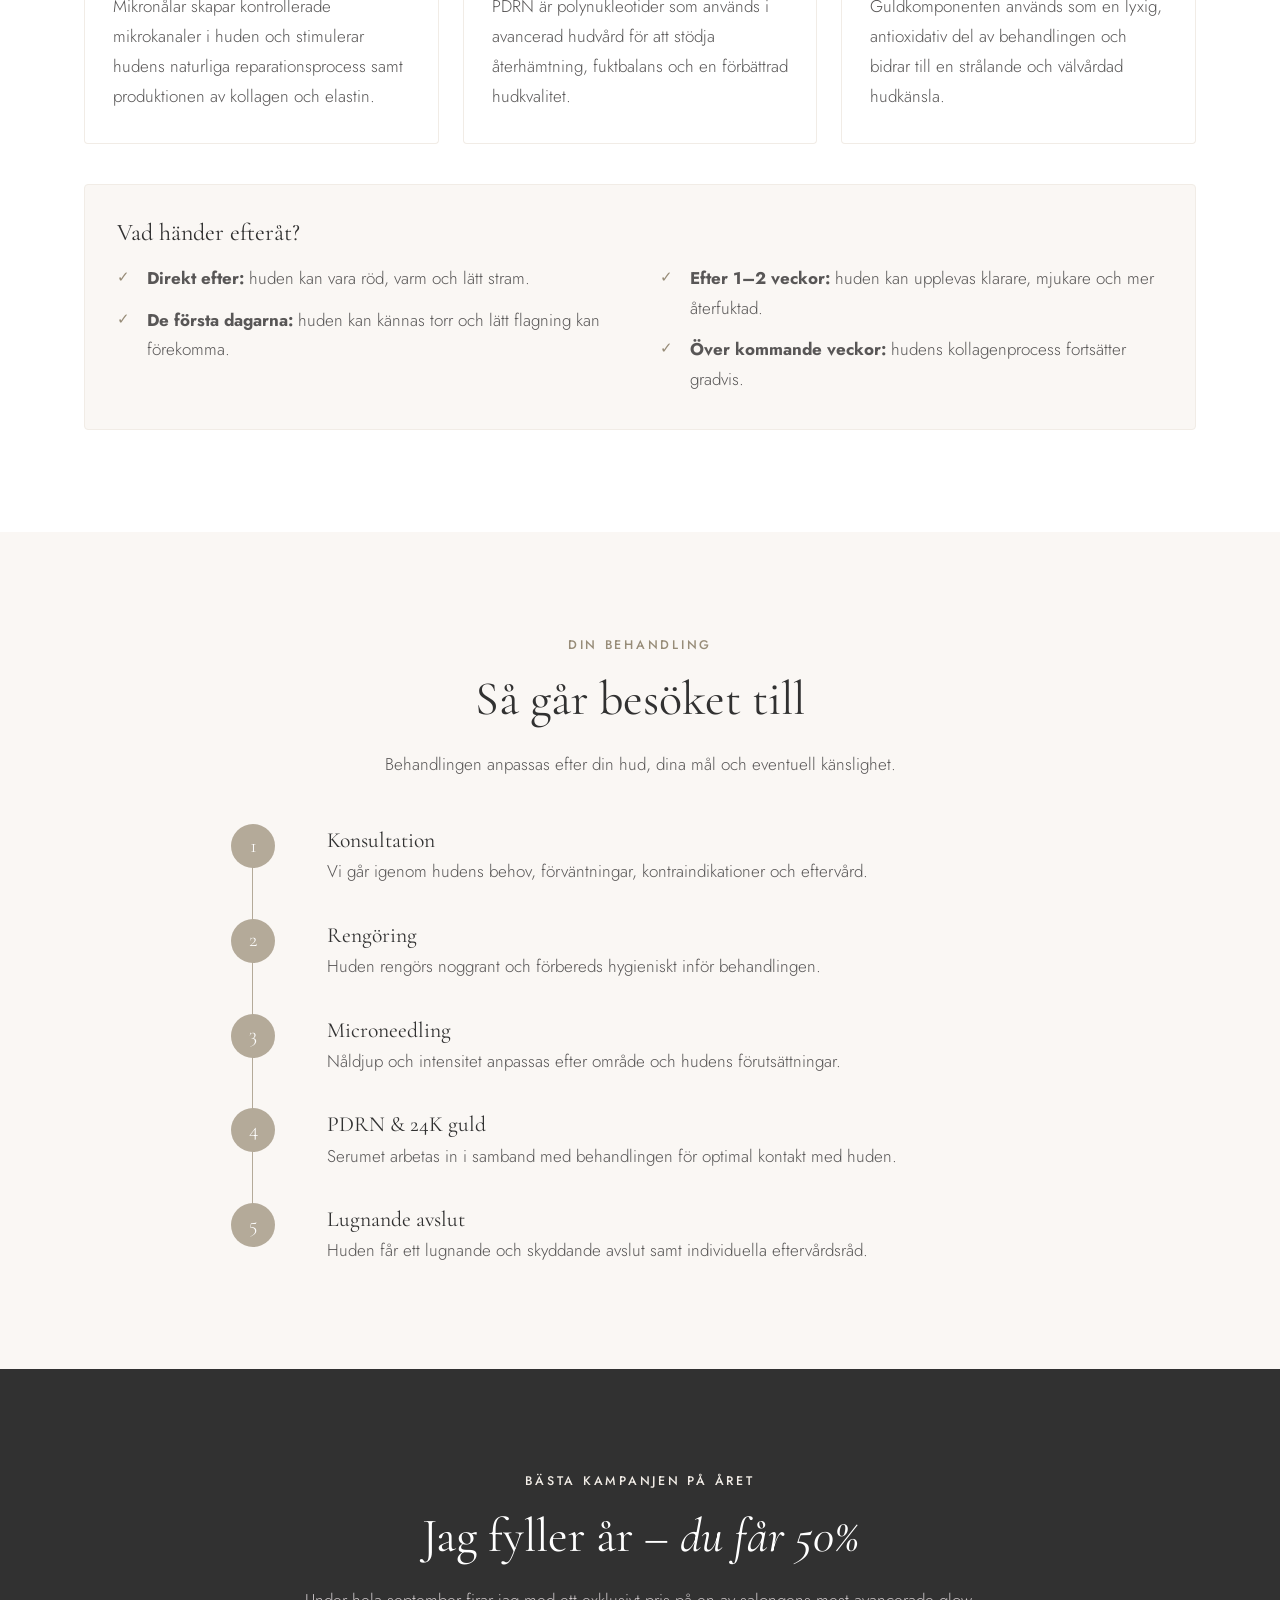
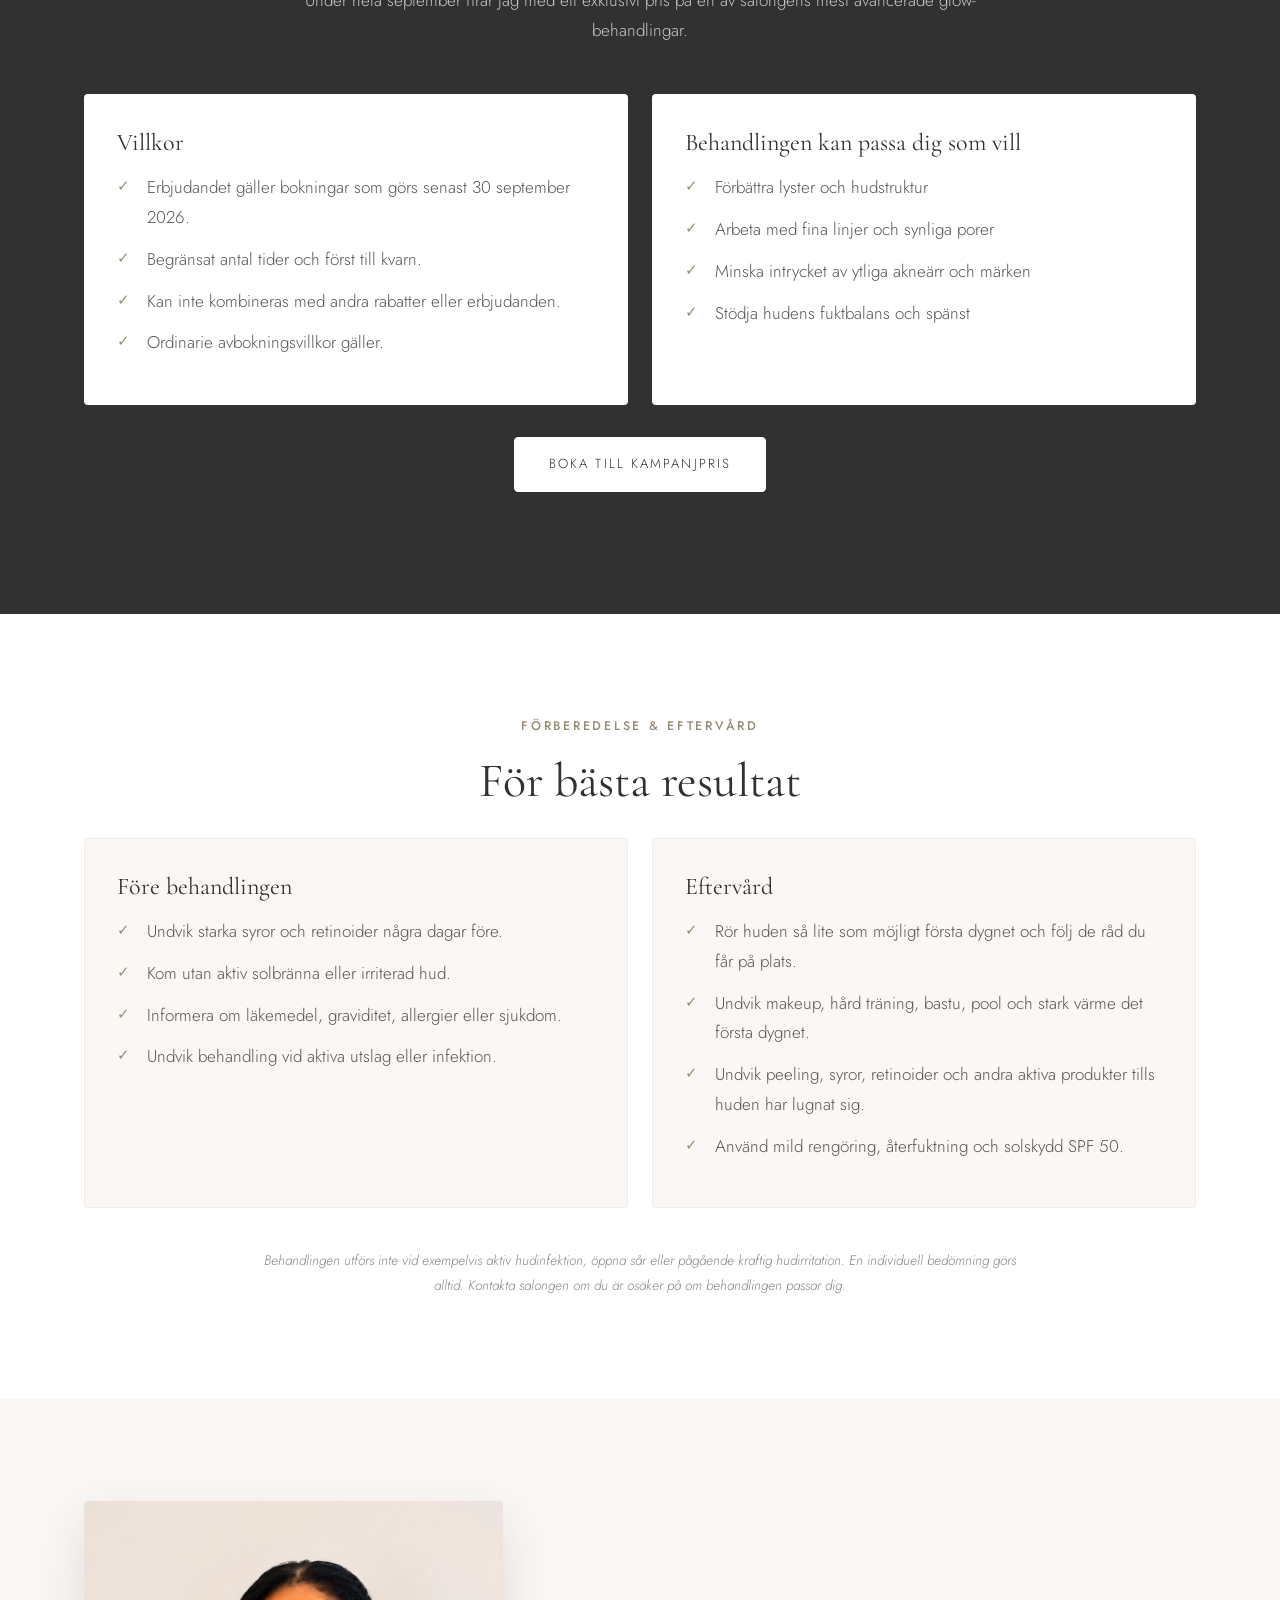
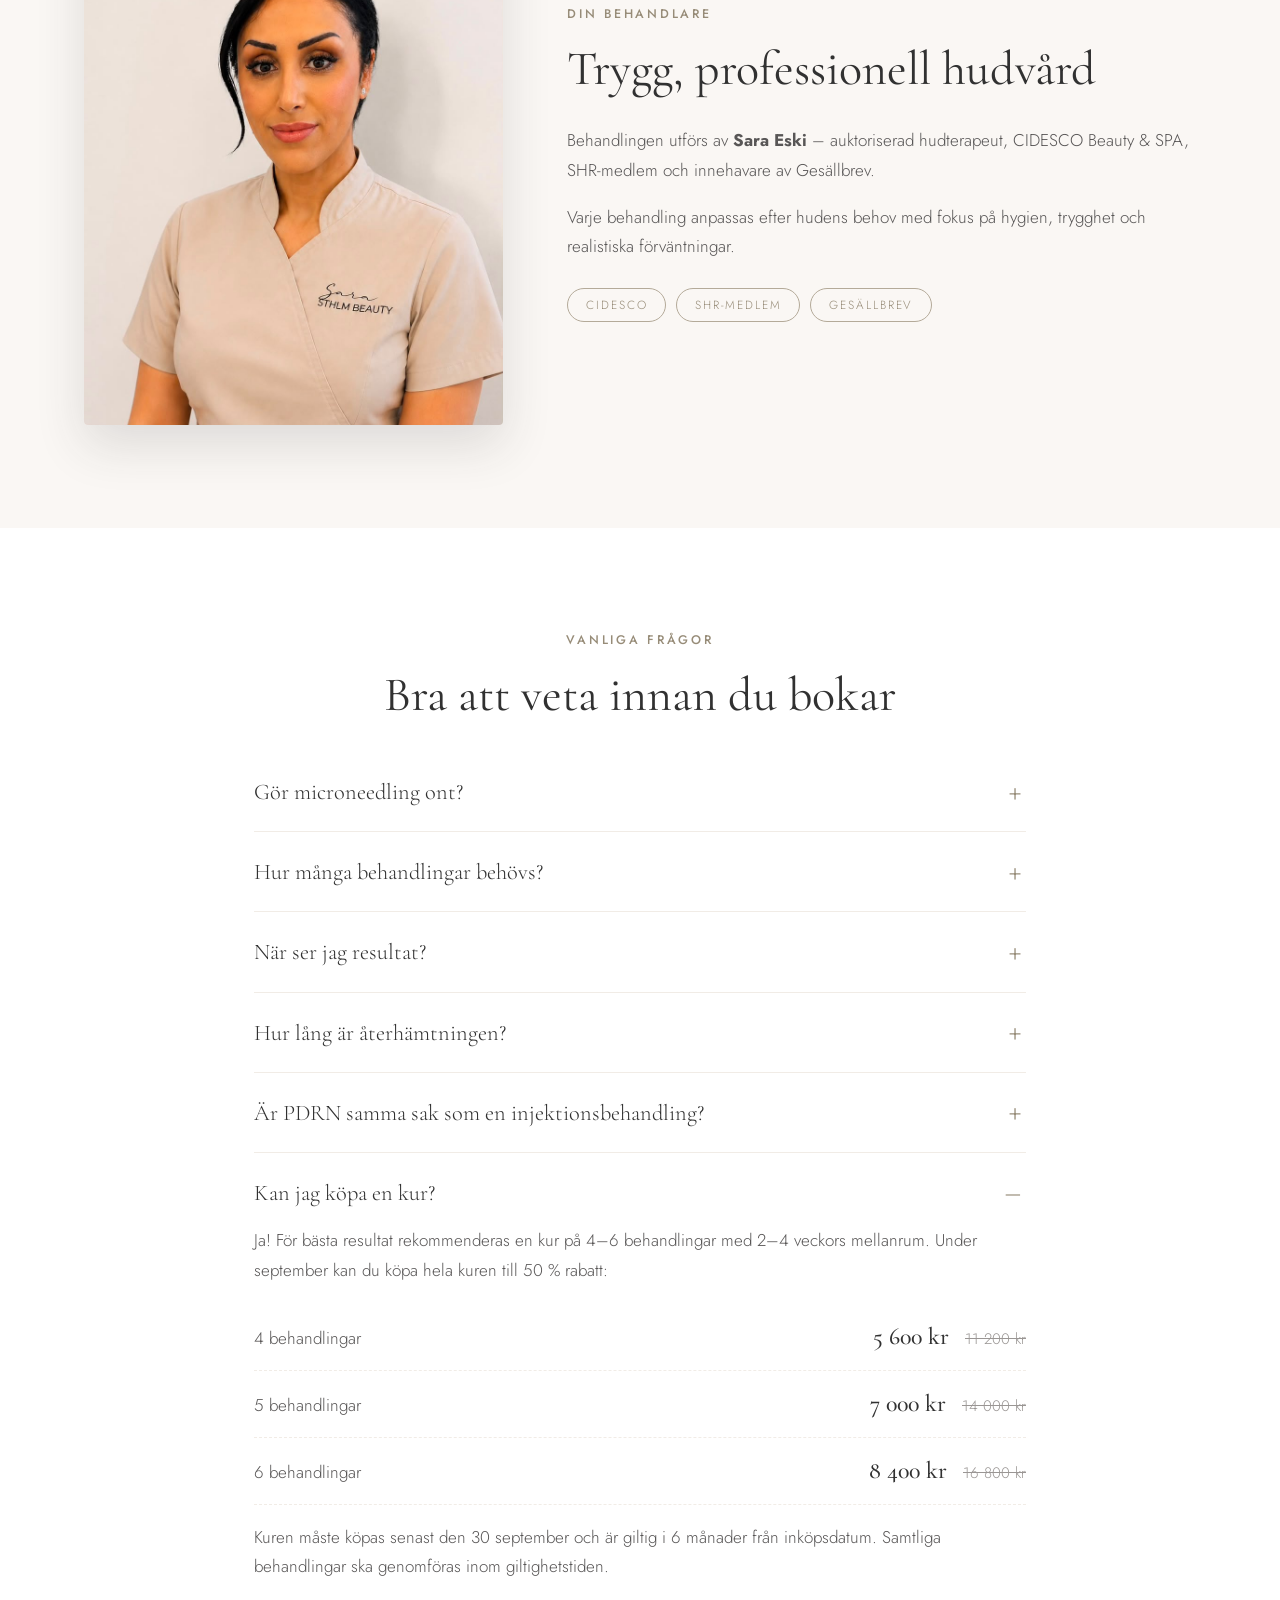
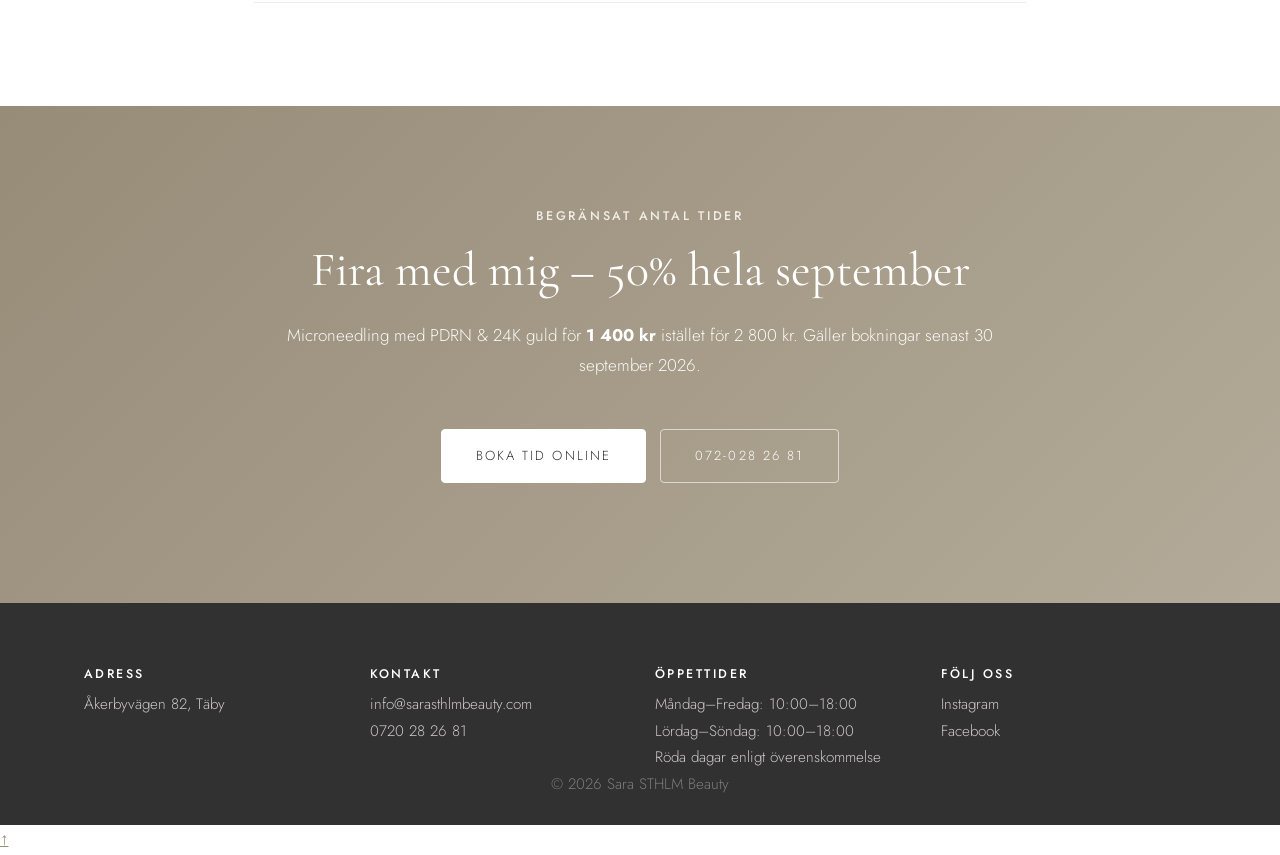
==== commit 4502eca9: "My image" ====
--- a/index.html
+++ b/index.html
@@ -5,122 +5,210 @@
 <meta name="viewport" content="width=device-width, initial-scale=1">
 <title>Microneedling med PDRN &amp; 24K guld – 50% i september | Sara STHLM Beauty</title>
 <meta name="description" content="Födelsedagskampanj hela september: Microneedling med PDRN &amp; 24K guld för 1 400 kr istället för 2 800 kr. Boka hos Sara STHLM Beauty i Täby.">
+<meta name="theme-color" content="#313131">
 <meta property="og:title" content="Microneedling med PDRN &amp; 24K guld – 50% i september">
 <meta property="og:description" content="Tre hudförbättrande steg i en exklusiv behandling. Kampanjpris 1 400 kr (ord. 2 800 kr).">
 <meta property="og:image" content="Images/IMG-20260825-WA0004.jpg">
 <meta property="og:type" content="website">
+<meta property="og:locale" content="sv_SE">
 <link rel="icon" href="https://sarasthlmbeauty.com/wp-content/uploads/2023/06/black512-e1685994272673-150x150.png">
 <link rel="preconnect" href="https://fonts.googleapis.com">
 <link rel="preconnect" href="https://fonts.gstatic.com" crossorigin>
-<link href="https://fonts.googleapis.com/css2?family=Cormorant+Garamond:ital,wght@0,300;0,400;0,500;0,600;1,300&family=Jost:wght@300;400;500;600&display=swap" rel="stylesheet">
+<link href="https://fonts.googleapis.com/css2?family=Cormorant+Garamond:ital,wght@0,300;0,400;0,500;0,600;1,300;1,400&family=Jost:wght@300;400;500;600&display=swap" rel="stylesheet">
 <link rel="stylesheet" href="styles.css">
 </head>
 <body>
 
-<header class="site-header">
+<div class="scroll-progress" aria-hidden="true"><span></span></div>
+
+<header class="site-header" id="top">
   <div class="wrap header-inner">
-    <a class="logo" href="https://sarasthlmbeauty.com/" aria-label="Sara STHLM Beauty">
-      <img src="https://sarasthlmbeauty.com/wp-content/uploads/2023/06/black72-rectangle-300x115.png" alt="Sara STHLM Beauty">
+    <a class="logo" href="https://sarasthlmbeauty.com/" aria-label="Sara STHLM Beauty – startsida">
+      <img src="https://sarasthlmbeauty.com/wp-content/uploads/2023/06/black72-rectangle-300x115.png" alt="Sara STHLM Beauty" width="300" height="115">
     </a>
-    <nav class="header-nav">
+    <nav class="header-nav" aria-label="Sidnavigering">
       <a href="#behandlingen">Behandlingen</a>
       <a href="#resultat">Resultat</a>
       <a href="#kampanj">Kampanj</a>
       <a href="#faq">Frågor</a>
     </nav>
-    <a class="btn btn-small" href="https://www.bokadirekt.se/places/sara-sthlm-beauty-58093" target="_blank" rel="noopener">Boka tid</a>
+    <a class="btn btn-small btn-shine" href="https://www.bokadirekt.se/places/sara-sthlm-beauty-58093" target="_blank" rel="noopener">Boka tid</a>
   </div>
 </header>
+
+<div class="ticker" aria-hidden="true">
+  <div class="ticker-track">
+    <span>Födelsedagskampanj</span><i>✦</i><span>50 % rabatt hela september</span><i>✦</i><span>Microneedling · PDRN · 24K guld</span><i>✦</i><span>Begränsat antal tider</span><i>✦</i>
+    <span>Födelsedagskampanj</span><i>✦</i><span>50 % rabatt hela september</span><i>✦</i><span>Microneedling · PDRN · 24K guld</span><i>✦</i><span>Begränsat antal tider</span><i>✦</i>
+  </div>
+</div>
 
 <!-- HERO -->
 <section class="hero">
+  <div class="hero-aura" aria-hidden="true"></div>
+  <div class="hero-sparkles" aria-hidden="true"></div>
   <div class="wrap hero-inner">
     <div class="hero-copy">
-      <span class="eyebrow">Födelsedagskampanj – hela september</span>
-      <h1>Microneedling med<br><em>PDRN &amp; 24K guld</em></h1>
-      <p class="lead">Tre hudförbättrande steg i en exklusiv behandling för mer lyster, jämnare hudstruktur och en fräschare hudkänsla.</p>
-
-      <div class="price-box">
+      <span class="eyebrow" data-reveal>Födelsedagskampanj – hela september</span>
+      <h1 data-reveal data-reveal-delay="80">
+        <span class="line">Microneedling med</span>
+        <span class="line"><em class="shimmer">PDRN &amp; 24K guld</em></span>
+      </h1>
+      <p class="lead" data-reveal data-reveal-delay="160">Tre hudförbättrande steg i en exklusiv behandling för mer lyster, jämnare hudstruktur och en fräschare hudkänsla.</p>
+
+      <div class="price-box" data-reveal data-reveal-delay="240">
         <div class="price-old">
           <span>Ordinarie pris</span>
           <s>2 800 kr</s>
         </div>
         <div class="price-new">
           <span>Kampanjpris</span>
-          <strong>1 400 kr</strong>
+          <strong data-count-to="1400" data-count-suffix=" kr">1 400 kr</strong>
         </div>
-        <div class="price-badge">−50%</div>
-      </div>
-
-      <div class="cta-row">
-        <a class="btn" href="https://www.bokadirekt.se/places/sara-sthlm-beauty-58093" target="_blank" rel="noopener">Boka din tid</a>
+        <div class="price-badge">&minus;50%</div>
+      </div>
+
+      <div class="countdown" data-reveal data-reveal-delay="300" data-deadline="2026-09-30T23:59:59">
+        <p class="countdown-label">Kampanjen slutar om</p>
+        <div class="countdown-units">
+          <div class="unit"><strong data-cd="days">–</strong><span>dagar</span></div>
+          <div class="unit"><strong data-cd="hours">–</strong><span>timmar</span></div>
+          <div class="unit"><strong data-cd="minutes">–</strong><span>minuter</span></div>
+          <div class="unit"><strong data-cd="seconds">–</strong><span>sekunder</span></div>
+        </div>
+      </div>
+
+      <div class="cta-row" data-reveal data-reveal-delay="360">
+        <a class="btn btn-shine" href="https://www.bokadirekt.se/places/sara-sthlm-beauty-58093" target="_blank" rel="noopener">Boka din tid</a>
         <a class="btn btn-ghost" href="tel:0720282681">Ring 072-028 26 81</a>
       </div>
 
-      <p class="fineprint">Begränsat antal tider. Kampanjpriset gäller bokningar som görs senast 30 september 2026.</p>
-    </div>
-
-    <figure class="hero-img">
-      <img src="Images/IMG-20260825-WA0004.jpg" alt="Ansikte före och efter microneedling med PDRN och 24K guld – jämnare hudton och mer lyster" loading="eager">
-      <figcaption>Före &amp; efter – resultat varierar mellan individer</figcaption>
+      <p class="fineprint" data-reveal data-reveal-delay="420">Begränsat antal tider. Kampanjpriset gäller bokningar som görs senast 30 september 2026.</p>
+    </div>
+
+    <figure class="hero-img" data-reveal="right" data-tilt>
+      <div class="hero-img-frame">
+        <img src="Images/IMG-20260825-WA0004.jpg" alt="Ansikte före och efter microneedling med PDRN och 24K guld – jämnare hudton och mer lyster" width="1320" height="1620" fetchpriority="high">
+        <span class="img-tag img-tag-before">Före</span>
+        <span class="img-tag img-tag-after">Efter</span>
+      </div>
+      <figcaption>Resultat varierar mellan individer</figcaption>
     </figure>
+  </div>
+
+  <a class="scroll-hint" href="#behandlingen" aria-label="Scrolla ner"><span></span></a>
+</section>
+
+<!-- TRUST BAR -->
+<section class="trustbar">
+  <div class="wrap trustbar-inner">
+    <div data-reveal><strong data-count-to="3">3</strong><span>steg i en behandling</span></div>
+    <div data-reveal data-reveal-delay="80"><strong data-count-to="50" data-count-suffix="%">50%</strong><span>rabatt i september</span></div>
+    <div data-reveal data-reveal-delay="160"><strong>CIDESCO</strong><span>auktoriserad hudterapeut</span></div>
+    <div data-reveal data-reveal-delay="240"><strong>SHR</strong><span>medlem &amp; gesällbrev</span></div>
   </div>
 </section>
 
 <!-- BENEFITS -->
 <section class="section" id="behandlingen">
   <div class="wrap">
-    <span class="eyebrow center">Verkliga hudmål</span>
-    <h2 class="center">När huden känns trött, ojämn eller glåmig</h2>
-    <p class="intro center">Behandlingen kombinerar kontrollerad microneedling med PDRN och 24K guld. Målet är att stödja hudens naturliga förnyelse och ge ett fräschare, jämnare och mer återfuktat intryck.</p>
+    <span class="eyebrow center" data-reveal>Verkliga hudmål</span>
+    <h2 class="center" data-reveal data-reveal-delay="60">När huden känns trött, ojämn eller glåmig</h2>
+    <p class="intro center" data-reveal data-reveal-delay="120">Behandlingen kombinerar kontrollerad microneedling med PDRN och 24K guld. Målet är att stödja hudens naturliga förnyelse och ge ett fräschare, jämnare och mer återfuktat intryck.</p>
 
     <div class="grid grid-3">
-      <article class="card">
+      <article class="card" data-reveal>
+        <span class="card-icon" aria-hidden="true">&#10039;</span>
         <h3>Mer lyster</h3>
         <p>Kan ge huden ett piggare och klarare intryck.</p>
       </article>
-      <article class="card">
+      <article class="card" data-reveal data-reveal-delay="80">
+        <span class="card-icon" aria-hidden="true">&#9671;</span>
         <h3>Jämnare struktur</h3>
         <p>Passar när du vill arbeta med grov hudstruktur, synliga porer och ojämnheter.</p>
       </article>
-      <article class="card">
+      <article class="card" data-reveal data-reveal-delay="160">
+        <span class="card-icon" aria-hidden="true">&#8776;</span>
         <h3>Mjukare linjer</h3>
         <p>Kollagenstimulerande microneedling kan med tiden förbättra hudens spänst.</p>
       </article>
-      <article class="card">
+      <article class="card" data-reveal>
+        <span class="card-icon" aria-hidden="true">&#9826;</span>
         <h3>Stärkt fuktbalans</h3>
         <p>PDRN-formulan används för att stödja återfuktning och hudens återhämtning.</p>
       </article>
-      <article class="card">
+      <article class="card" data-reveal data-reveal-delay="80">
+        <span class="card-icon" aria-hidden="true">&#10023;</span>
         <h3>Akneärr &amp; märken</h3>
         <p>En behandlingskur kan bidra till att jämna ut ytliga ärr och märken.</p>
       </article>
-      <article class="card">
+      <article class="card" data-reveal data-reveal-delay="160">
+        <span class="card-icon" aria-hidden="true">&#9737;</span>
         <h3>Fräschare hudton</h3>
         <p>Behandlingen kan ge ett mer enhetligt och vitalt helhetsintryck.</p>
       </article>
     </div>
 
-    <p class="disclaimer">Resultat och upplevelse varierar mellan individer. Flera behandlingar kan behövas beroende på hudens utgångsläge och mål.</p>
+    <p class="disclaimer" data-reveal>Resultat och upplevelse varierar mellan individer. Flera behandlingar kan behövas beroende på hudens utgångsläge och mål.</p>
   </div>
 </section>
 
 <!-- RESULTAT -->
 <section class="section section-alt" id="resultat">
   <div class="wrap">
-    <span class="eyebrow center">Före &amp; efter</span>
-    <h2 class="center">Resultat från salongen</h2>
-    <p class="intro center">Bilderna är tagna på kunder hos Sara STHLM Beauty. Resultat varierar mellan individer och antal behandlingar.</p>
-
-    <div class="gallery">
-      <figure><img src="Images/IMG-20260825-WA0006.jpg" alt="Före och efter – fina linjer och hudstruktur i ansiktet" loading="lazy"></figure>
-      <figure><img src="Images/IMG-20260825-WA0005.jpg" alt="Före och efter – hudstruktur och synliga porer på pannan" loading="lazy"></figure>
-      <figure><img src="Images/IMG-20260825-WA0003.jpg" alt="Före och efter – jämnare hudstruktur" loading="lazy"></figure>
-      <figure><img src="Images/IMG-20260825-WA0008.jpg" alt="Före och efter – hudton och lyster" loading="lazy"></figure>
-      <figure><img src="Images/IMG-20260825-WA0009.jpg" alt="Före och efter – synliga porer" loading="lazy"></figure>
-      <figure><img src="Images/IMG-20260825-WA0001.jpg" alt="Före och efter – jämnare hudstruktur på panna" loading="lazy"></figure>
-      <figure><img src="Images/IMG-20260825-WA0002.jpg" alt="Före och efter – hudens lyster" loading="lazy"></figure>
-      <figure><img src="Images/IMG-20260825-WA0007.jpg" alt="Före och efter – linjer i pannan" loading="lazy"></figure>
+    <span class="eyebrow center" data-reveal>Före &amp; efter</span>
+    <h2 class="center" data-reveal data-reveal-delay="60">Resultat från salongen</h2>
+    <p class="intro center" data-reveal data-reveal-delay="120">Bilderna är tagna på kunder hos Sara STHLM Beauty. Klicka för att se dem större. Resultat varierar mellan individer och antal behandlingar.</p>
+
+    <div class="gallery" id="gallery">
+      <figure data-reveal>
+        <button type="button" class="zoom" data-caption="Före &amp; efter – fina linjer och hudstruktur">
+          <img src="Images/IMG-20260825-WA0006.jpg" alt="Före och efter – fina linjer och hudstruktur i ansiktet" loading="lazy" width="1023" height="710">
+          <span class="zoom-icon" aria-hidden="true">+</span>
+        </button>
+      </figure>
+      <figure data-reveal data-reveal-delay="60">
+        <button type="button" class="zoom" data-caption="Före &amp; efter – hudstruktur och synliga porer">
+          <img src="Images/IMG-20260825-WA0005.jpg" alt="Före och efter – hudstruktur och synliga porer på pannan" loading="lazy" width="1320" height="1755">
+          <span class="zoom-icon" aria-hidden="true">+</span>
+        </button>
+      </figure>
+      <figure data-reveal data-reveal-delay="120">
+        <button type="button" class="zoom" data-caption="Före &amp; efter – jämnare hudstruktur">
+          <img src="Images/IMG-20260825-WA0003.jpg" alt="Före och efter – jämnare hudstruktur" loading="lazy" width="1314" height="1338">
+          <span class="zoom-icon" aria-hidden="true">+</span>
+        </button>
+      </figure>
+      <figure data-reveal>
+        <button type="button" class="zoom" data-caption="Före &amp; efter – hudton och lyster">
+          <img src="Images/IMG-20260825-WA0008.jpg" alt="Före och efter – hudton och lyster" loading="lazy" width="1320" height="1300">
+          <span class="zoom-icon" aria-hidden="true">+</span>
+        </button>
+      </figure>
+      <figure data-reveal data-reveal-delay="60">
+        <button type="button" class="zoom" data-caption="Före &amp; efter – synliga porer">
+          <img src="Images/IMG-20260825-WA0009.jpg" alt="Före och efter – synliga porer" loading="lazy" width="1320" height="1638">
+          <span class="zoom-icon" aria-hidden="true">+</span>
+        </button>
+      </figure>
+      <figure data-reveal data-reveal-delay="120">
+        <button type="button" class="zoom" data-caption="Före &amp; efter – jämnare hudstruktur på panna">
+          <img src="Images/IMG-20260825-WA0001.jpg" alt="Före och efter – jämnare hudstruktur på panna" loading="lazy" width="1320" height="1340">
+          <span class="zoom-icon" aria-hidden="true">+</span>
+        </button>
+      </figure>
+      <figure data-reveal>
+        <button type="button" class="zoom" data-caption="Före &amp; efter – hudens lyster">
+          <img src="Images/IMG-20260825-WA0002.jpg" alt="Före och efter – hudens lyster" loading="lazy" width="1320" height="1303">
+          <span class="zoom-icon" aria-hidden="true">+</span>
+        </button>
+      </figure>
+      <figure data-reveal data-reveal-delay="60">
+        <button type="button" class="zoom" data-caption="Före &amp; efter – linjer i pannan">
+          <img src="Images/IMG-20260825-WA0007.jpg" alt="Före och efter – linjer i pannan" loading="lazy" width="1320" height="1325">
+          <span class="zoom-icon" aria-hidden="true">+</span>
+        </button>
+      </figure>
     </div>
   </div>
 </section>
@@ -128,28 +216,28 @@
 <!-- TRE STEG -->
 <section class="section">
   <div class="wrap">
-    <span class="eyebrow center">Tre steg – en behandling</span>
-    <h2 class="center">Så fungerar kombinationen</h2>
+    <span class="eyebrow center" data-reveal>Tre steg – en behandling</span>
+    <h2 class="center" data-reveal data-reveal-delay="60">Så fungerar kombinationen</h2>
 
     <div class="grid grid-3 steps">
-      <article class="card card-step">
+      <article class="card card-step" data-reveal>
         <span class="step-no">01</span>
         <h3>Microneedling</h3>
         <p>Mikronålar skapar kontrollerade mikrokanaler i huden och stimulerar hudens naturliga reparationsprocess samt produktionen av kollagen och elastin.</p>
       </article>
-      <article class="card card-step">
+      <article class="card card-step" data-reveal data-reveal-delay="120">
         <span class="step-no">02</span>
         <h3>PDRN (lax-DNA)</h3>
         <p>PDRN är polynukleotider som används i avancerad hudvård för att stödja återhämtning, fuktbalans och en förbättrad hudkvalitet.</p>
       </article>
-      <article class="card card-step">
+      <article class="card card-step" data-reveal data-reveal-delay="240">
         <span class="step-no">03</span>
         <h3>24K guld</h3>
         <p>Guldkomponenten används som en lyxig, antioxidativ del av behandlingen och bidrar till en strålande och välvårdad hudkänsla.</p>
       </article>
     </div>
 
-    <div class="panel">
+    <div class="panel" data-reveal>
       <h3 class="panel-title">Vad händer efteråt?</h3>
       <ul class="checklist checklist-2">
         <li><strong>Direkt efter:</strong> huden kan vara röd, varm och lätt stram.</li>
@@ -164,28 +252,28 @@
 <!-- BESÖKET -->
 <section class="section section-alt">
   <div class="wrap">
-    <span class="eyebrow center">Din behandling</span>
-    <h2 class="center">Så går besöket till</h2>
-    <p class="intro center">Behandlingen anpassas efter din hud, dina mål och eventuell känslighet.</p>
+    <span class="eyebrow center" data-reveal>Din behandling</span>
+    <h2 class="center" data-reveal data-reveal-delay="60">Så går besöket till</h2>
+    <p class="intro center" data-reveal data-reveal-delay="120">Behandlingen anpassas efter din hud, dina mål och eventuell känslighet.</p>
 
     <ol class="timeline">
-      <li>
+      <li data-reveal="right">
         <h3>Konsultation</h3>
         <p>Vi går igenom hudens behov, förväntningar, kontraindikationer och eftervård.</p>
       </li>
-      <li>
+      <li data-reveal="right">
         <h3>Rengöring</h3>
         <p>Huden rengörs noggrant och förbereds hygieniskt inför behandlingen.</p>
       </li>
-      <li>
+      <li data-reveal="right">
         <h3>Microneedling</h3>
         <p>Nåldjup och intensitet anpassas efter område och hudens förutsättningar.</p>
       </li>
-      <li>
+      <li data-reveal="right">
         <h3>PDRN &amp; 24K guld</h3>
         <p>Serumet arbetas in i samband med behandlingen för optimal kontakt med huden.</p>
       </li>
-      <li>
+      <li data-reveal="right">
         <h3>Lugnande avslut</h3>
         <p>Huden får ett lugnande och skyddande avslut samt individuella eftervårdsråd.</p>
       </li>
@@ -195,13 +283,14 @@
 
 <!-- KAMPANJ -->
 <section class="section campaign" id="kampanj">
-  <div class="wrap">
-    <span class="eyebrow center light">Bästa kampanjen på året</span>
-    <h2 class="center">Jag fyller år – du får 50%</h2>
-    <p class="intro center">Under hela september firar jag med ett exklusivt pris på en av salongens mest avancerade glow-behandlingar.</p>
+  <div class="campaign-glow" aria-hidden="true"></div>
+  <div class="wrap">
+    <span class="eyebrow center light" data-reveal>Bästa kampanjen på året</span>
+    <h2 class="center" data-reveal data-reveal-delay="60">Jag fyller år – <em class="shimmer">du får 50%</em></h2>
+    <p class="intro center" data-reveal data-reveal-delay="120">Under hela september firar jag med ett exklusivt pris på en av salongens mest avancerade glow-behandlingar.</p>
 
     <div class="grid grid-2">
-      <div class="panel panel-light">
+      <div class="panel panel-light" data-reveal="left">
         <h3 class="panel-title">Villkor</h3>
         <ul class="checklist">
           <li>Erbjudandet gäller bokningar som görs senast 30 september 2026.</li>
@@ -210,7 +299,7 @@
           <li>Ordinarie avbokningsvillkor gäller.</li>
         </ul>
       </div>
-      <div class="panel panel-light">
+      <div class="panel panel-light" data-reveal="right">
         <h3 class="panel-title">Behandlingen kan passa dig som vill</h3>
         <ul class="checklist">
           <li>Förbättra lyster och hudstruktur</li>
@@ -221,8 +310,8 @@
       </div>
     </div>
 
-    <div class="cta-row center-row">
-      <a class="btn btn-light" href="https://www.bokadirekt.se/places/sara-sthlm-beauty-58093" target="_blank" rel="noopener">Boka till kampanjpris</a>
+    <div class="cta-row center-row" data-reveal>
+      <a class="btn btn-light btn-shine" href="https://www.bokadirekt.se/places/sara-sthlm-beauty-58093" target="_blank" rel="noopener">Boka till kampanjpris</a>
     </div>
   </div>
 </section>
@@ -230,11 +319,11 @@
 <!-- FÖRE / EFTERVÅRD -->
 <section class="section">
   <div class="wrap">
-    <span class="eyebrow center">Förberedelse &amp; eftervård</span>
-    <h2 class="center">För bästa resultat</h2>
+    <span class="eyebrow center" data-reveal>Förberedelse &amp; eftervård</span>
+    <h2 class="center" data-reveal data-reveal-delay="60">För bästa resultat</h2>
 
     <div class="grid grid-2">
-      <div class="panel">
+      <div class="panel" data-reveal="left">
         <h3 class="panel-title">Före behandlingen</h3>
         <ul class="checklist">
           <li>Undvik starka syror och retinoider några dagar före.</li>
@@ -243,7 +332,7 @@
           <li>Undvik behandling vid aktiva utslag eller infektion.</li>
         </ul>
       </div>
-      <div class="panel">
+      <div class="panel" data-reveal="right">
         <h3 class="panel-title">Eftervård</h3>
         <ul class="checklist">
           <li>Rör huden så lite som möjligt första dygnet och följ de råd du får på plats.</li>
@@ -254,22 +343,22 @@
       </div>
     </div>
 
-    <p class="disclaimer">Behandlingen utförs inte vid exempelvis aktiv hudinfektion, öppna sår eller pågående kraftig hudirritation. En individuell bedömning görs alltid. Kontakta salongen om du är osäker på om behandlingen passar dig.</p>
+    <p class="disclaimer" data-reveal>Behandlingen utförs inte vid exempelvis aktiv hudinfektion, öppna sår eller pågående kraftig hudirritation. En individuell bedömning görs alltid. Kontakta salongen om du är osäker på om behandlingen passar dig.</p>
   </div>
 </section>
 
 <!-- BEHANDLARE -->
 <section class="section section-alt">
   <div class="wrap therapist">
-    <figure class="therapist-img">
-      <img src="Images/me.jpeg" alt="Sara Eski, auktoriserad hudterapeut" width="900" height="1600" loading="lazy">
+    <figure class="therapist-img" data-reveal="left">
+      <img src="Images/Me.jpeg" alt="Sara Eski, auktoriserad hudterapeut" loading="lazy">
     </figure>
     <div class="therapist-copy">
-      <span class="eyebrow">Din behandlare</span>
-      <h2>Trygg, professionell hudvård</h2>
-      <p>Behandlingen utförs av <strong>Sara Eski</strong> – auktoriserad hudterapeut, CIDESCO Beauty &amp; SPA, SHR-medlem och innehavare av Gesällbrev.</p>
-      <p>Varje behandling anpassas efter hudens behov med fokus på hygien, trygghet och realistiska förväntningar.</p>
-      <ul class="badges">
+      <span class="eyebrow" data-reveal="right">Din behandlare</span>
+      <h2 data-reveal="right" data-reveal-delay="60">Trygg, professionell hudvård</h2>
+      <p data-reveal="right" data-reveal-delay="120">Behandlingen utförs av <strong>Sara Eski</strong> – auktoriserad hudterapeut, CIDESCO Beauty &amp; SPA, SHR-medlem och innehavare av Gesällbrev.</p>
+      <p data-reveal="right" data-reveal-delay="180">Varje behandling anpassas efter hudens behov med fokus på hygien, trygghet och realistiska förväntningar.</p>
+      <ul class="badges" data-reveal="right" data-reveal-delay="240">
         <li>CIDESCO</li>
         <li>SHR-medlem</li>
         <li>Gesällbrev</li>
@@ -281,55 +370,60 @@
 <!-- FAQ -->
 <section class="section" id="faq">
   <div class="wrap wrap-narrow">
-    <span class="eyebrow center">Vanliga frågor</span>
-    <h2 class="center">Bra att veta innan du bokar</h2>
-
-    <details>
-      <summary>Gör microneedling ont?</summary>
-      <p>Det känns, men brukar vara hanterbart. De flesta beskriver det som ett stickande eller rivande obehag. Det känns vanligtvis mer över pannan, näsan och andra områden där huden ligger nära benet.</p>
-    </details>
-
-    <details>
-      <summary>Hur många behandlingar behövs?</summary>
-      <p>För extra lyster och återfuktning kan en behandling räcka. Vid fina linjer, stora porer, ojämn hudstruktur eller akneärr rekommenderas vanligtvis en kur på 4–6 behandlingar med cirka 2–4 veckors mellanrum. Antalet anpassas efter hudens behov.</p>
-    </details>
-
-    <details>
-      <summary>När ser jag resultat?</summary>
-      <p>Huden kan upplevas mer återfuktad och få finare lyster efter ungefär 1–2 veckor. Förbättring av hudstruktur, fina linjer och ärr tar längre tid eftersom kollagenet byggs upp gradvis. Tydligare resultat brukar utvecklas under 4–12 veckor och förbättras successivt efter en behandlingskur.</p>
-    </details>
-
-    <details>
-      <summary>Hur lång är återhämtningen?</summary>
-      <p>Rodnad, värmekänsla, lätt svullnad och stramhet är vanligt under de första 24–72 timmarna. Huden kan därefter kännas torr och flagna lätt i några dagar. De flesta kan återgå till vardagen direkt, men huden behöver behandlas varsamt och skyddas med SPF 50.</p>
-    </details>
-
-    <details>
-      <summary>Är PDRN samma sak som en injektionsbehandling?</summary>
-      <p>Nej. Vid denna behandling appliceras PDRN på huden och slussas ner genom mikrokanalerna som skapas av microneedling – det injiceras inte med nål. En injektionsbehandling placerar produkten direkt i huden och kan därför ge ett annat behandlingsdjup och resultat. Effekten av PDRN tillsammans med microneedling beror bland annat på nåldjup, produkt och hudens förutsättningar.</p>
-    </details>
-
-    <details open>
-      <summary>Kan jag köpa en kur?</summary>
-      <p>Ja! För bästa resultat rekommenderas en kur på 4–6 behandlingar med 2–4 veckors mellanrum. Under september kan du köpa hela kuren till 50 % rabatt:</p>
-      <div class="kur-table">
-        <div class="kur-row"><span>4 behandlingar</span><strong>5 600 kr</strong><s>11 200 kr</s></div>
-        <div class="kur-row"><span>5 behandlingar</span><strong>7 000 kr</strong><s>14 000 kr</s></div>
-        <div class="kur-row"><span>6 behandlingar</span><strong>8 400 kr</strong><s>16 800 kr</s></div>
-      </div>
-      <p>Kuren måste köpas senast den 30 september och är giltig i 6 månader från inköpsdatum. Samtliga behandlingar ska genomföras inom giltighetstiden.</p>
-    </details>
+    <span class="eyebrow center" data-reveal>Vanliga frågor</span>
+    <h2 class="center" data-reveal data-reveal-delay="60">Bra att veta innan du bokar</h2>
+
+    <div class="faq" data-reveal>
+      <details>
+        <summary>Gör microneedling ont?</summary>
+        <div class="faq-body"><p>Det känns, men brukar vara hanterbart. De flesta beskriver det som ett stickande eller rivande obehag. Det känns vanligtvis mer över pannan, näsan och andra områden där huden ligger nära benet.</p></div>
+      </details>
+
+      <details>
+        <summary>Hur många behandlingar behövs?</summary>
+        <div class="faq-body"><p>För extra lyster och återfuktning kan en behandling räcka. Vid fina linjer, stora porer, ojämn hudstruktur eller akneärr rekommenderas vanligtvis en kur på 4–6 behandlingar med cirka 2–4 veckors mellanrum. Antalet anpassas efter hudens behov.</p></div>
+      </details>
+
+      <details>
+        <summary>När ser jag resultat?</summary>
+        <div class="faq-body"><p>Huden kan upplevas mer återfuktad och få finare lyster efter ungefär 1–2 veckor. Förbättring av hudstruktur, fina linjer och ärr tar längre tid eftersom kollagenet byggs upp gradvis. Tydligare resultat brukar utvecklas under 4–12 veckor och förbättras successivt efter en behandlingskur.</p></div>
+      </details>
+
+      <details>
+        <summary>Hur lång är återhämtningen?</summary>
+        <div class="faq-body"><p>Rodnad, värmekänsla, lätt svullnad och stramhet är vanligt under de första 24–72 timmarna. Huden kan därefter kännas torr och flagna lätt i några dagar. De flesta kan återgå till vardagen direkt, men huden behöver behandlas varsamt och skyddas med SPF 50.</p></div>
+      </details>
+
+      <details>
+        <summary>Är PDRN samma sak som en injektionsbehandling?</summary>
+        <div class="faq-body"><p>Nej. Vid denna behandling appliceras PDRN på huden och slussas ner genom mikrokanalerna som skapas av microneedling – det injiceras inte med nål. En injektionsbehandling placerar produkten direkt i huden och kan därför ge ett annat behandlingsdjup och resultat. Effekten av PDRN tillsammans med microneedling beror bland annat på nåldjup, produkt och hudens förutsättningar.</p></div>
+      </details>
+
+      <details open>
+        <summary>Kan jag köpa en kur?</summary>
+        <div class="faq-body">
+          <p>Ja! För bästa resultat rekommenderas en kur på 4–6 behandlingar med 2–4 veckors mellanrum. Under september kan du köpa hela kuren till 50 % rabatt:</p>
+          <div class="kur-table">
+            <div class="kur-row"><span>4 behandlingar</span><strong>5 600 kr</strong><s>11 200 kr</s></div>
+            <div class="kur-row"><span>5 behandlingar</span><strong>7 000 kr</strong><s>14 000 kr</s></div>
+            <div class="kur-row"><span>6 behandlingar</span><strong>8 400 kr</strong><s>16 800 kr</s></div>
+          </div>
+          <p>Kuren måste köpas senast den 30 september och är giltig i 6 månader från inköpsdatum. Samtliga behandlingar ska genomföras inom giltighetstiden.</p>
+        </div>
+      </details>
+    </div>
   </div>
 </section>
 
 <!-- SLUT-CTA -->
 <section class="final-cta">
-  <div class="wrap">
-    <span class="eyebrow center light">Begränsat antal tider</span>
-    <h2 class="center">Fira med mig – 50% hela september</h2>
-    <p class="intro center">Microneedling med PDRN &amp; 24K guld för <strong>1 400 kr</strong> istället för 2 800 kr. Gäller bokningar senast 30 september 2026.</p>
-    <div class="cta-row center-row">
-      <a class="btn btn-light" href="https://www.bokadirekt.se/places/sara-sthlm-beauty-58093" target="_blank" rel="noopener">Boka tid online</a>
+  <div class="cta-shine" aria-hidden="true"></div>
+  <div class="wrap">
+    <span class="eyebrow center light" data-reveal>Begränsat antal tider</span>
+    <h2 class="center" data-reveal data-reveal-delay="60">Fira med mig – 50% hela september</h2>
+    <p class="intro center" data-reveal data-reveal-delay="120">Microneedling med PDRN &amp; 24K guld för <strong>1 400 kr</strong> istället för 2 800 kr. Gäller bokningar senast 30 september 2026.</p>
+    <div class="cta-row center-row" data-reveal data-reveal-delay="180">
+      <a class="btn btn-light btn-shine" href="https://www.bokadirekt.se/places/sara-sthlm-beauty-58093" target="_blank" rel="noopener">Boka tid online</a>
       <a class="btn btn-ghost-light" href="tel:0720282681">072-028 26 81</a>
     </div>
   </div>
@@ -337,34 +431,43 @@
 
 <footer class="site-footer">
   <div class="wrap footer-grid">
-    <div>
+    <div data-reveal>
       <h4>Adress</h4>
       <p><a href="https://www.google.com/maps?q=%C3%A5kerbyv%C3%A4gen+82+t%C3%A4by" target="_blank" rel="noopener">Åkerbyvägen 82, Täby</a></p>
     </div>
-    <div>
+    <div data-reveal data-reveal-delay="80">
       <h4>Kontakt</h4>
       <p><a href="mailto:info@sarasthlmbeauty.com">info@sarasthlmbeauty.com</a><br>
       <a href="tel:0720282681">0720 28 26 81</a></p>
     </div>
-    <div>
+    <div data-reveal data-reveal-delay="160">
       <h4>Öppettider</h4>
       <p>Måndag–Fredag: 10:00–18:00<br>
       Lördag–Söndag: 10:00–18:00<br>
       Röda dagar enligt överenskommelse</p>
     </div>
-    <div>
+    <div data-reveal data-reveal-delay="240">
       <h4>Följ oss</h4>
       <p><a href="https://instagram.com/sarasthlmbeauty" target="_blank" rel="noopener">Instagram</a><br>
       <a href="https://www.facebook.com/sarasthlmbeauty" target="_blank" rel="noopener">Facebook</a></p>
     </div>
   </div>
-  <p class="copyright">© <span id="year">2026</span> Sara STHLM Beauty</p>
+  <p class="copyright">&copy; <span data-year>2026</span> Sara STHLM Beauty</p>
 </footer>
 
-<a class="sticky-cta" href="https://www.bokadirekt.se/places/sara-sthlm-beauty-58093" target="_blank" rel="noopener">Boka – 1 400 kr</a>
-
-<script>
-  document.getElementById('year').textContent = new Date().getFullYear();
-</script>
+<a class="sticky-cta" href="https://www.bokadirekt.se/places/sara-sthlm-beauty-58093" target="_blank" rel="noopener">Boka &ndash; 1 400 kr</a>
+<a class="to-top" href="#top" aria-label="Till toppen">&uarr;</a>
+
+<div class="lightbox" id="lightbox" role="dialog" aria-modal="true" aria-label="Bildvisning" hidden>
+  <button class="lb-close" type="button" aria-label="Stäng">&times;</button>
+  <button class="lb-prev" type="button" aria-label="Föregående bild">&lsaquo;</button>
+  <button class="lb-next" type="button" aria-label="Nästa bild">&rsaquo;</button>
+  <figure class="lb-stage">
+    <img alt="">
+    <figcaption></figcaption>
+  </figure>
+</div>
+
+<script src="script.js" defer></script>
 </body>
 </html>
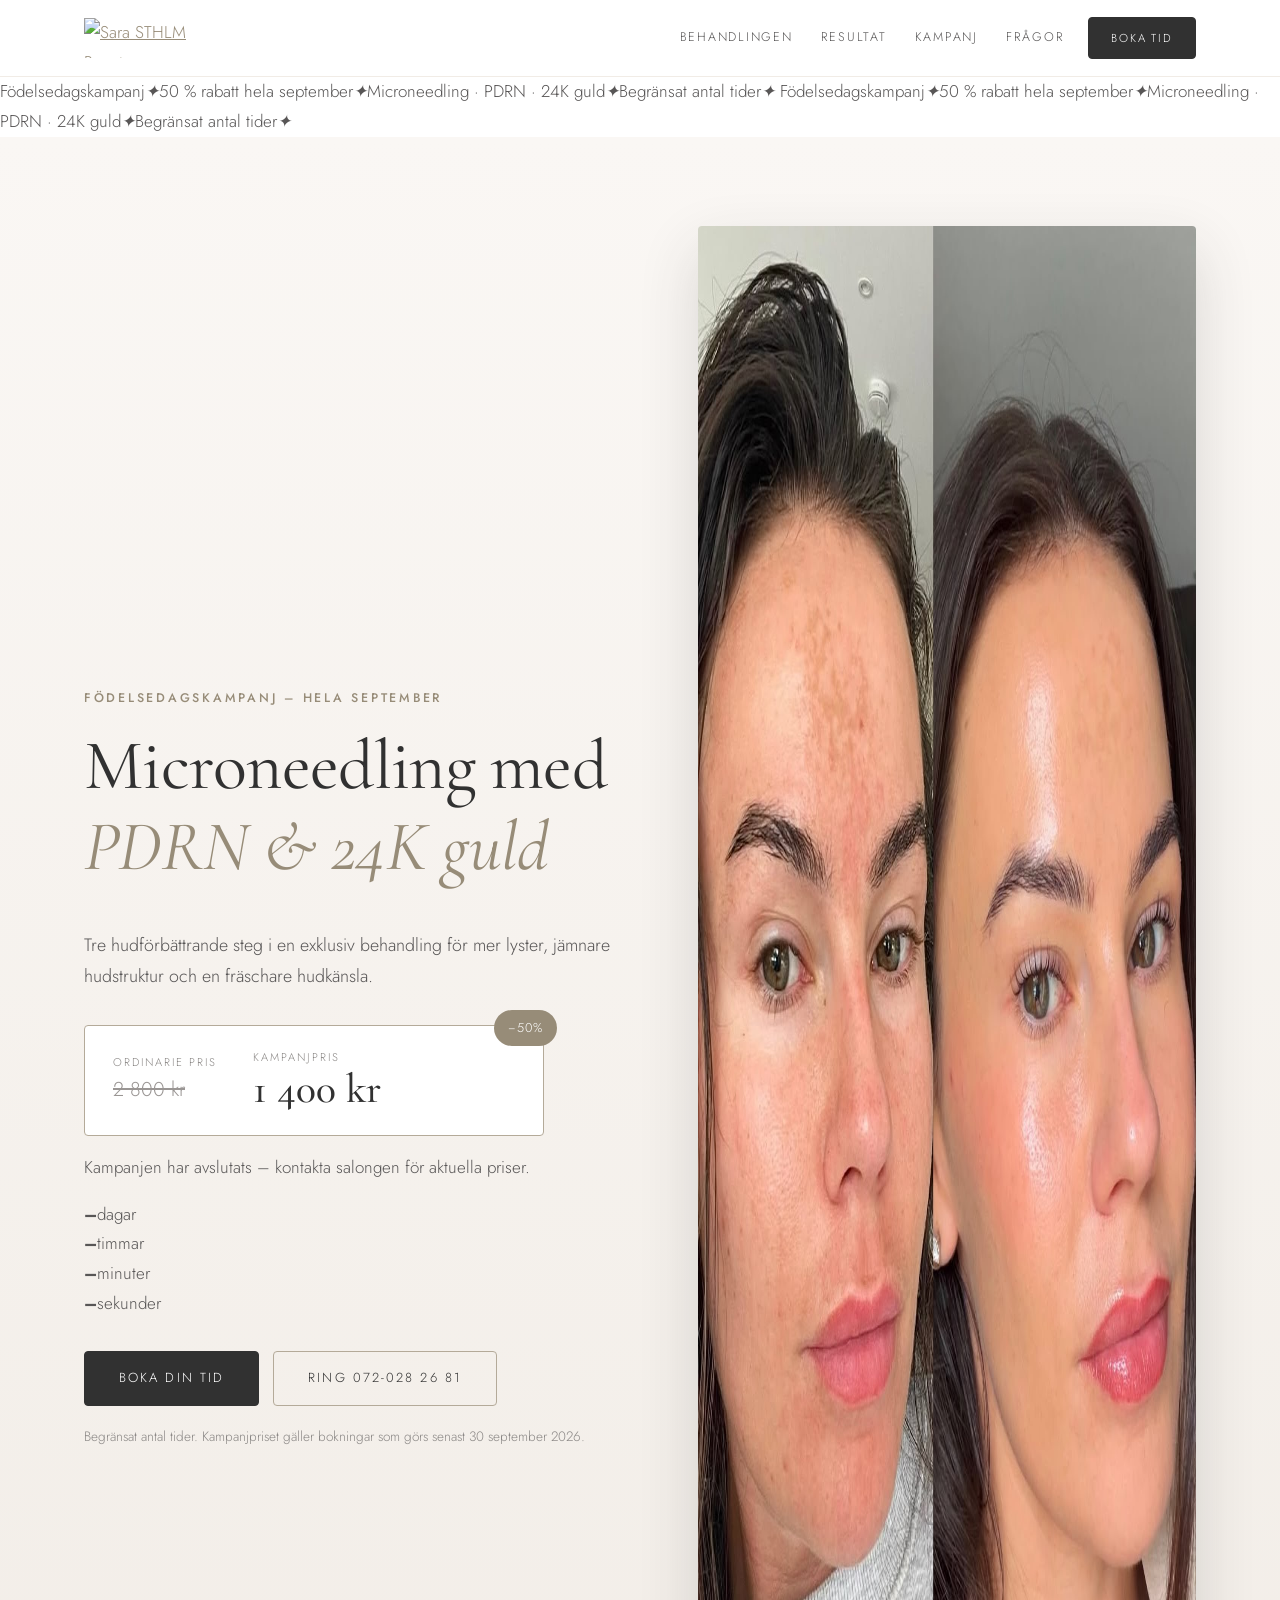
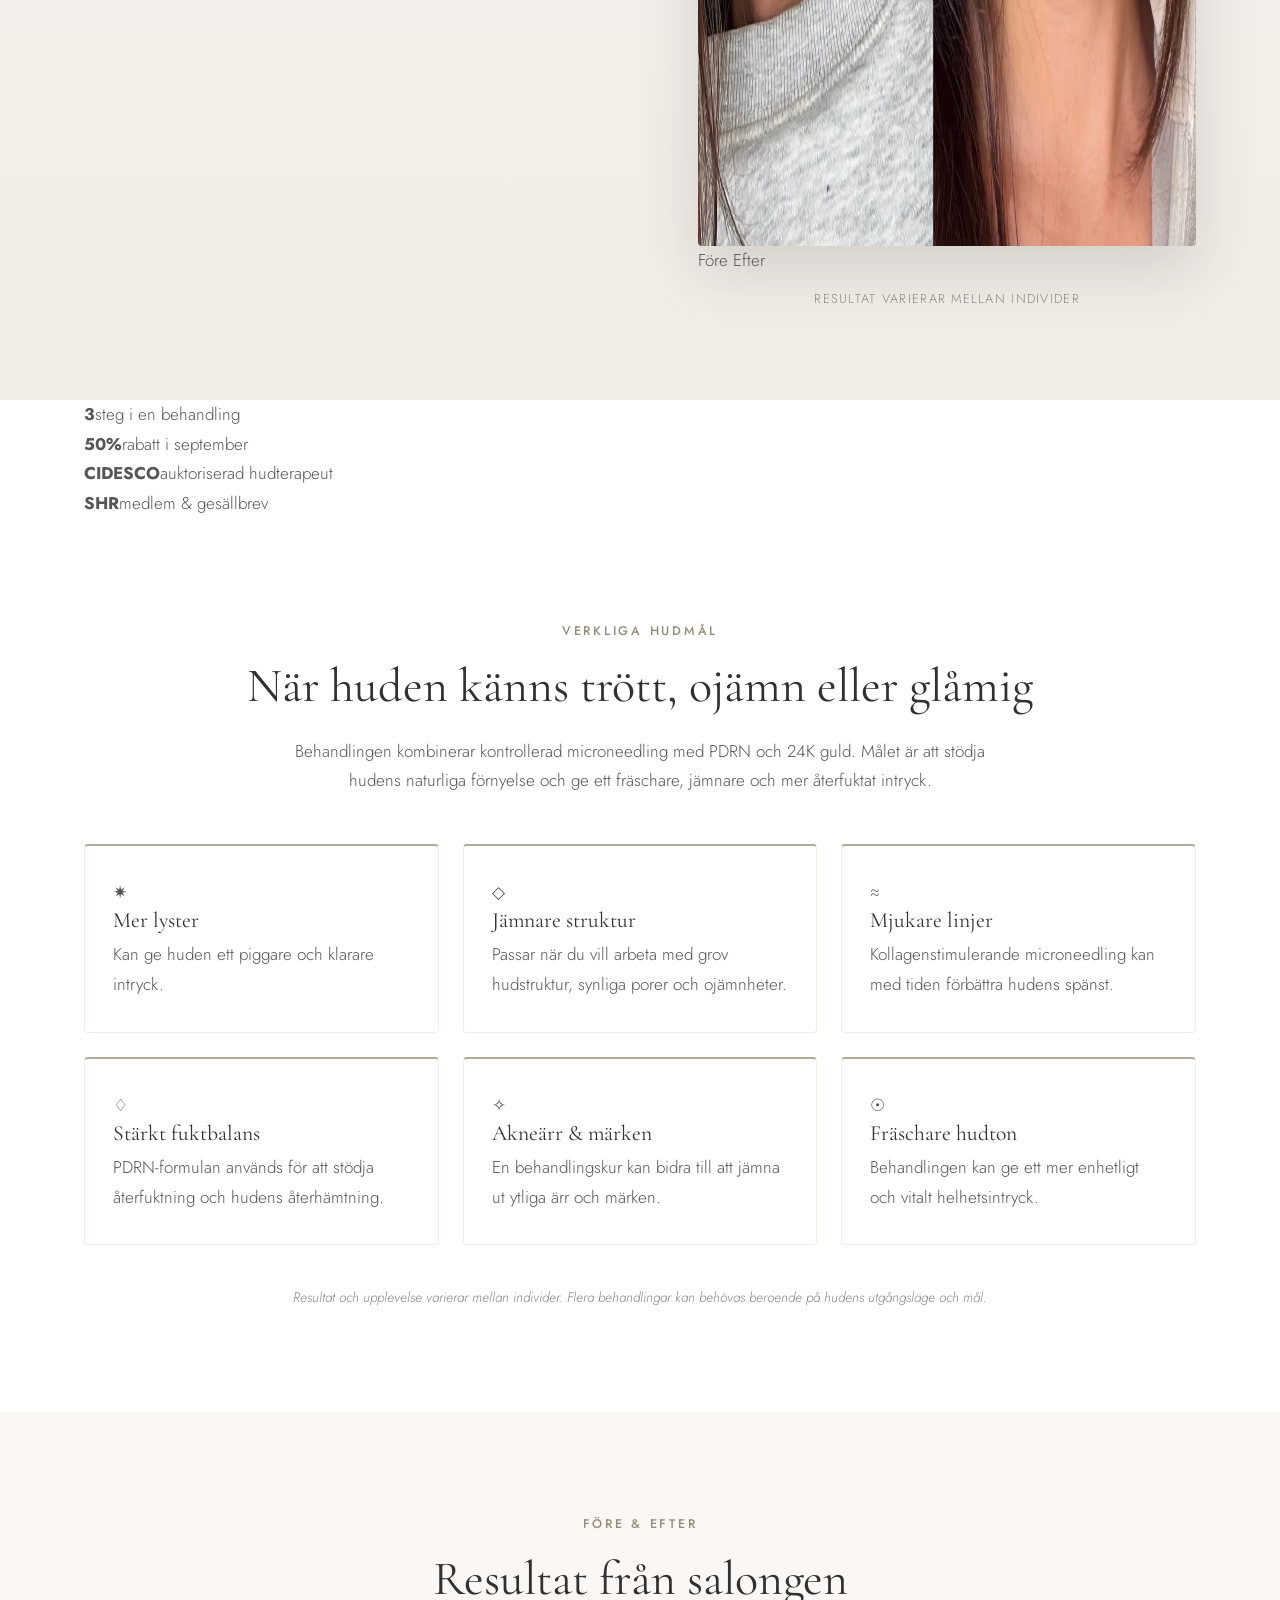
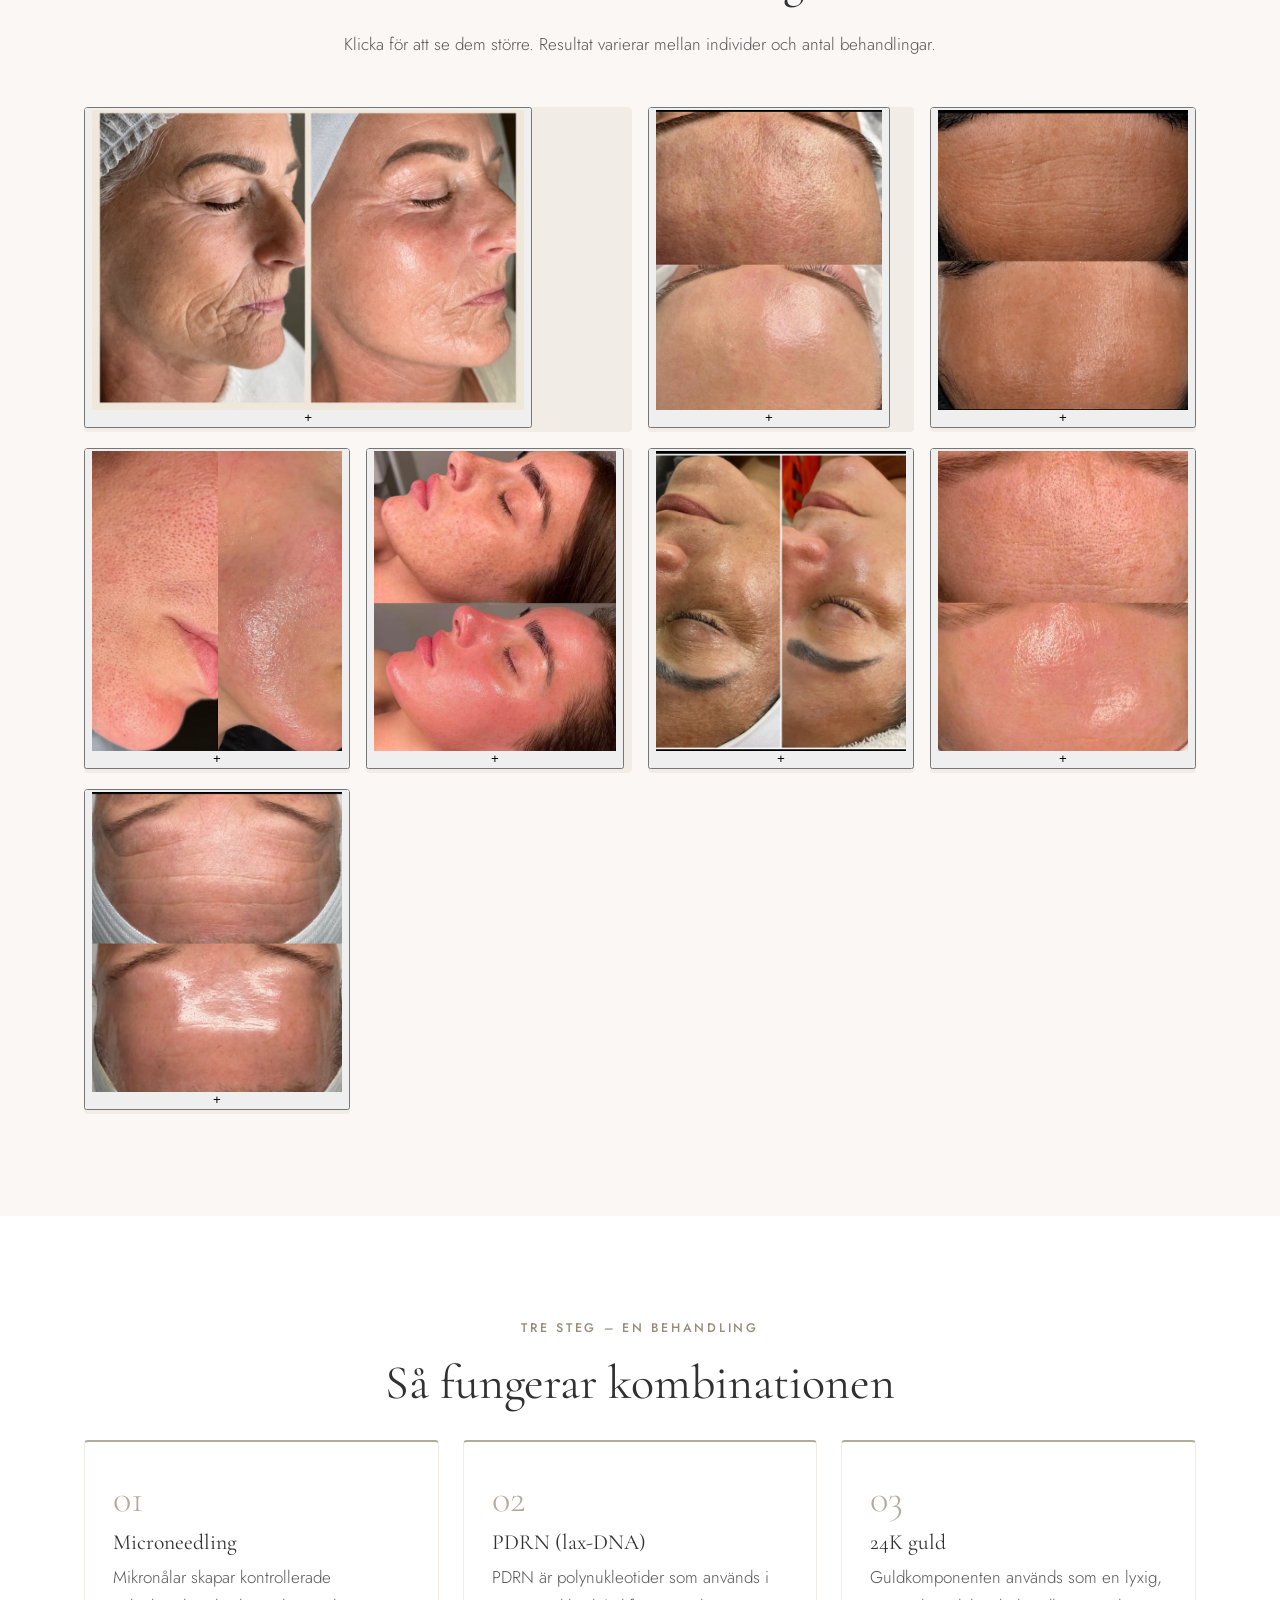
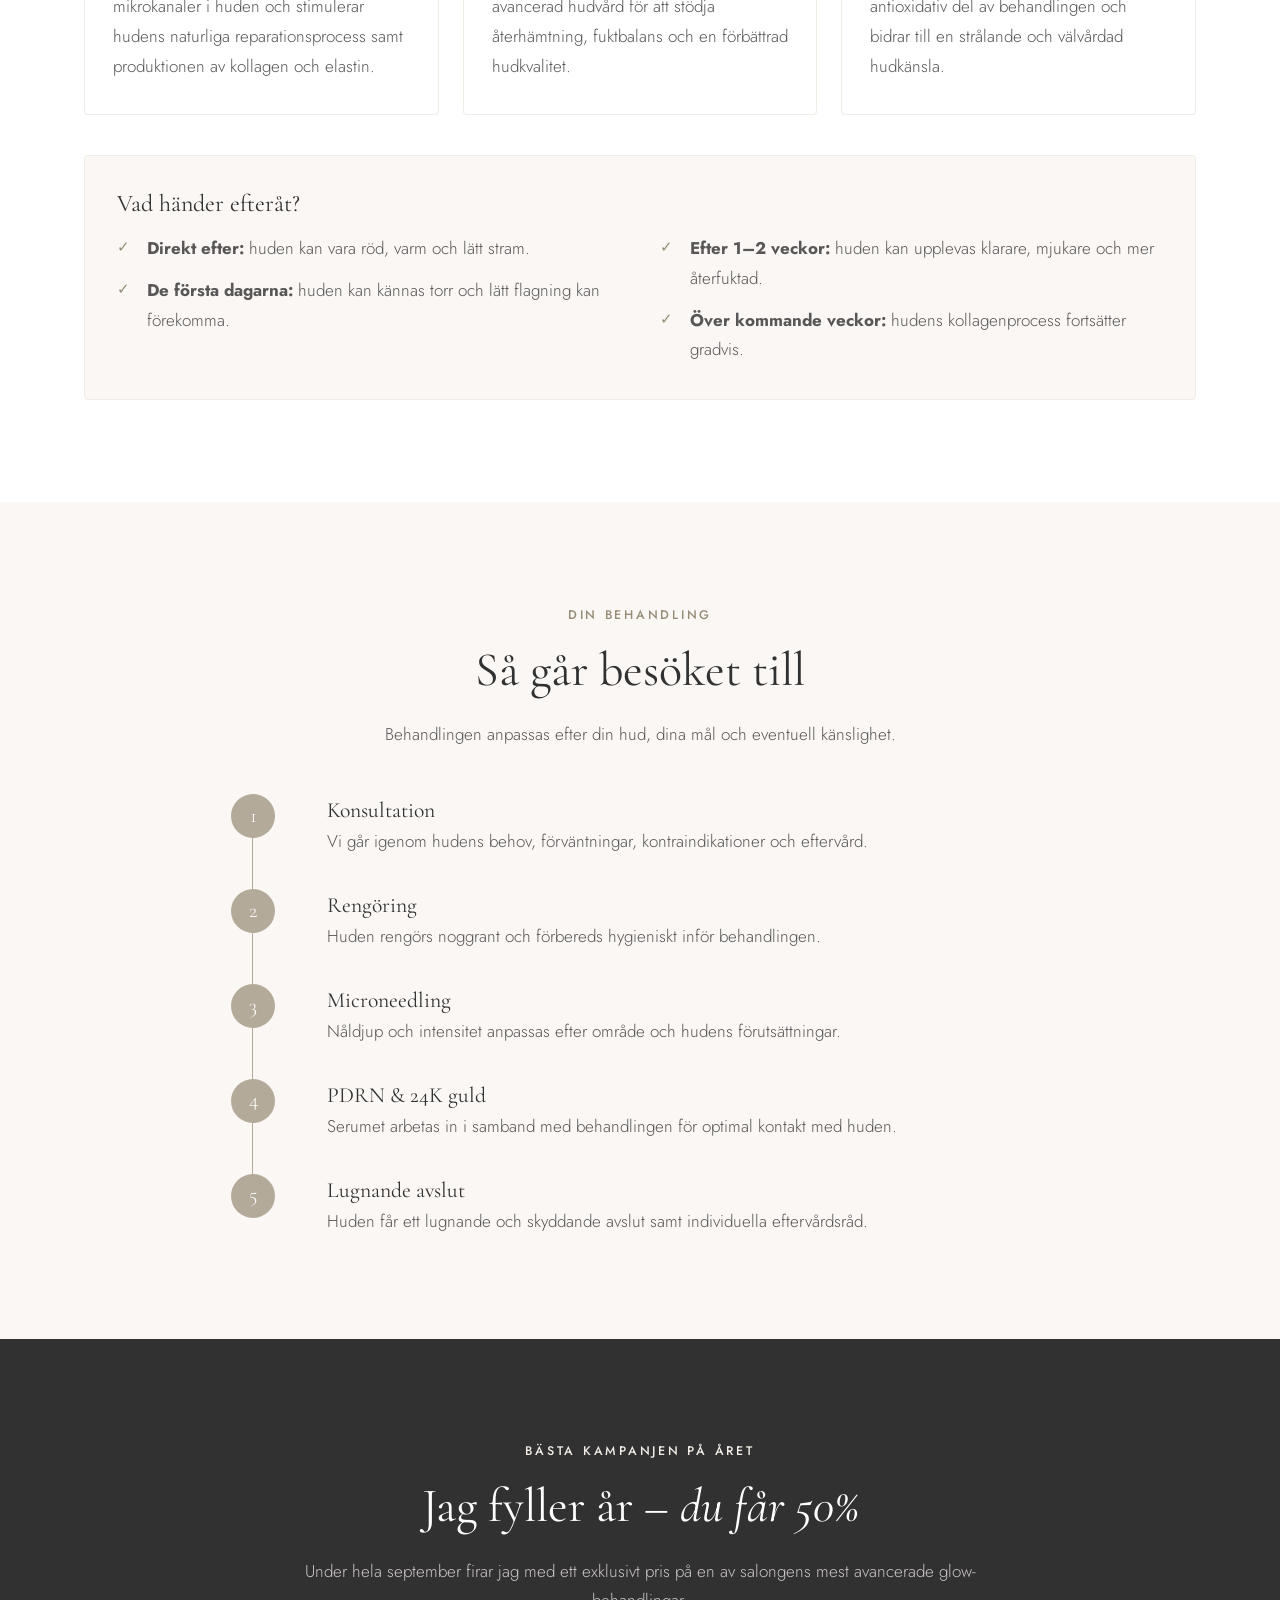
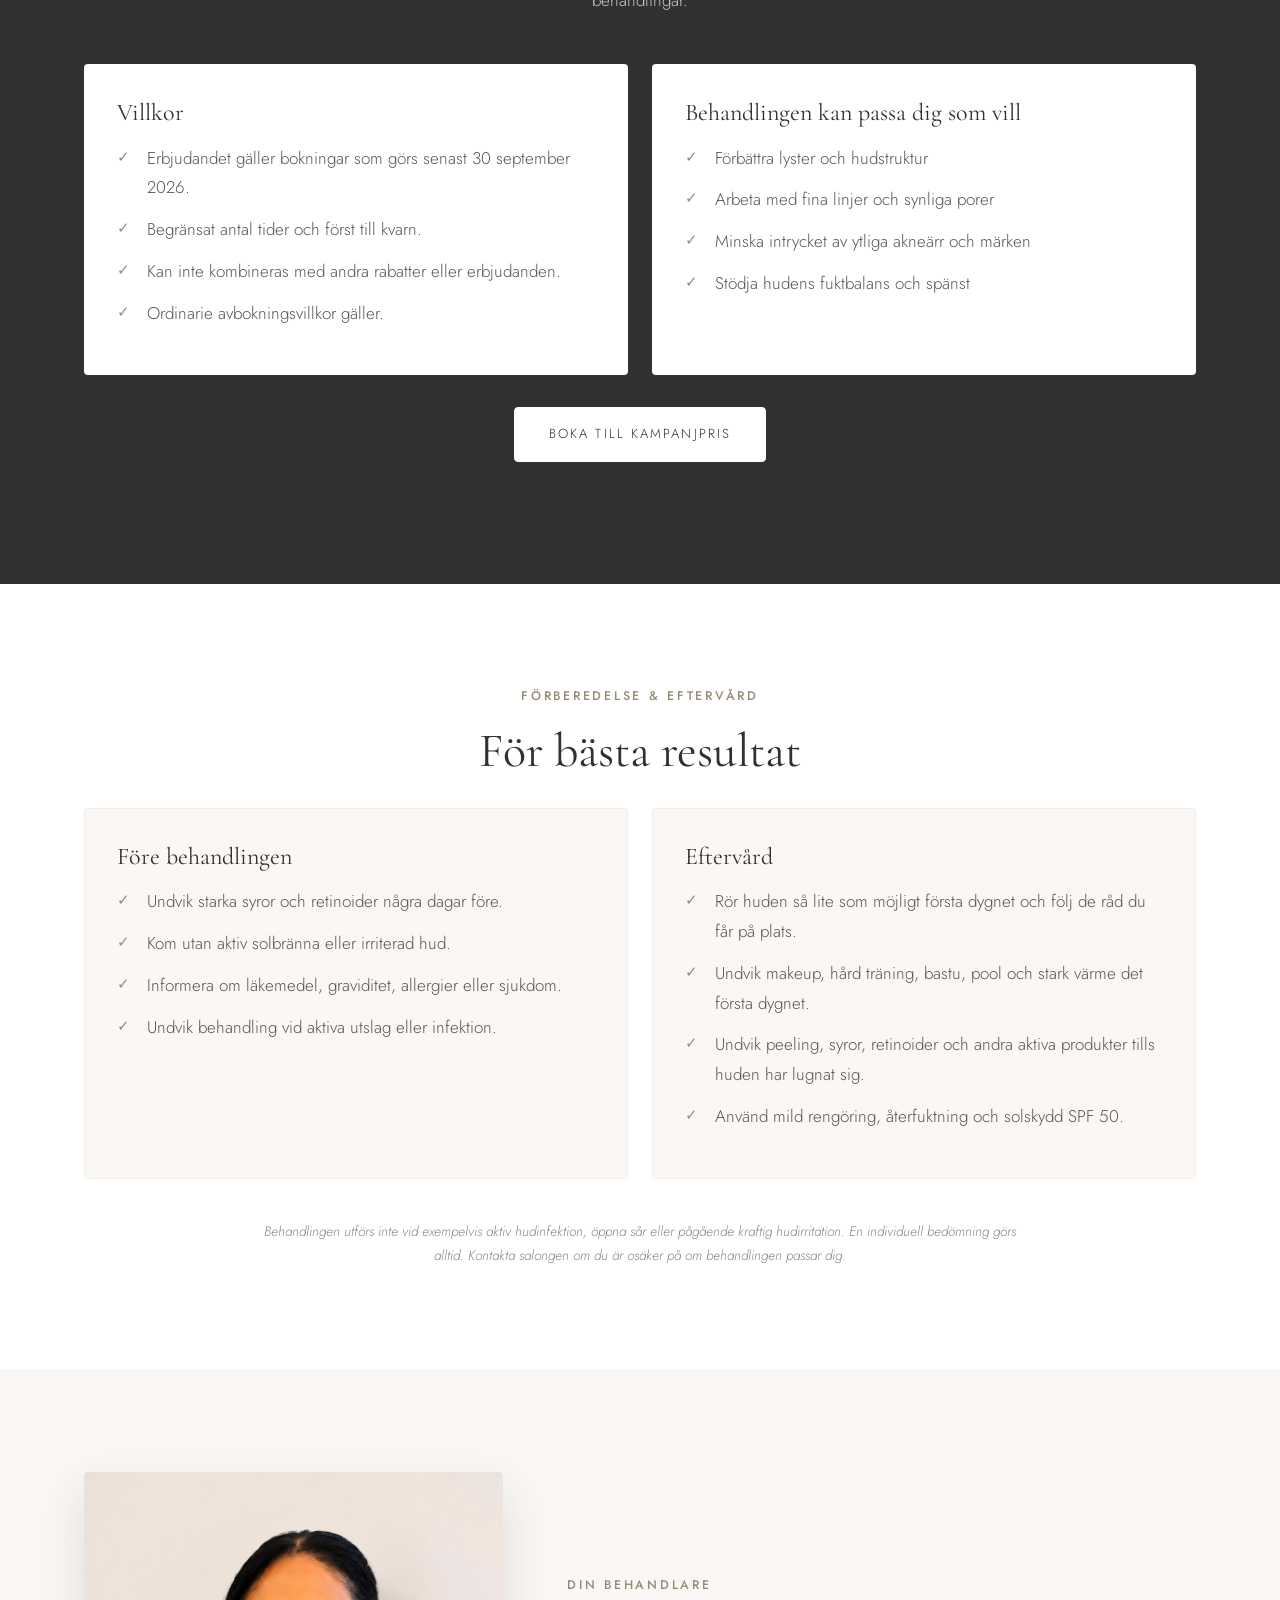
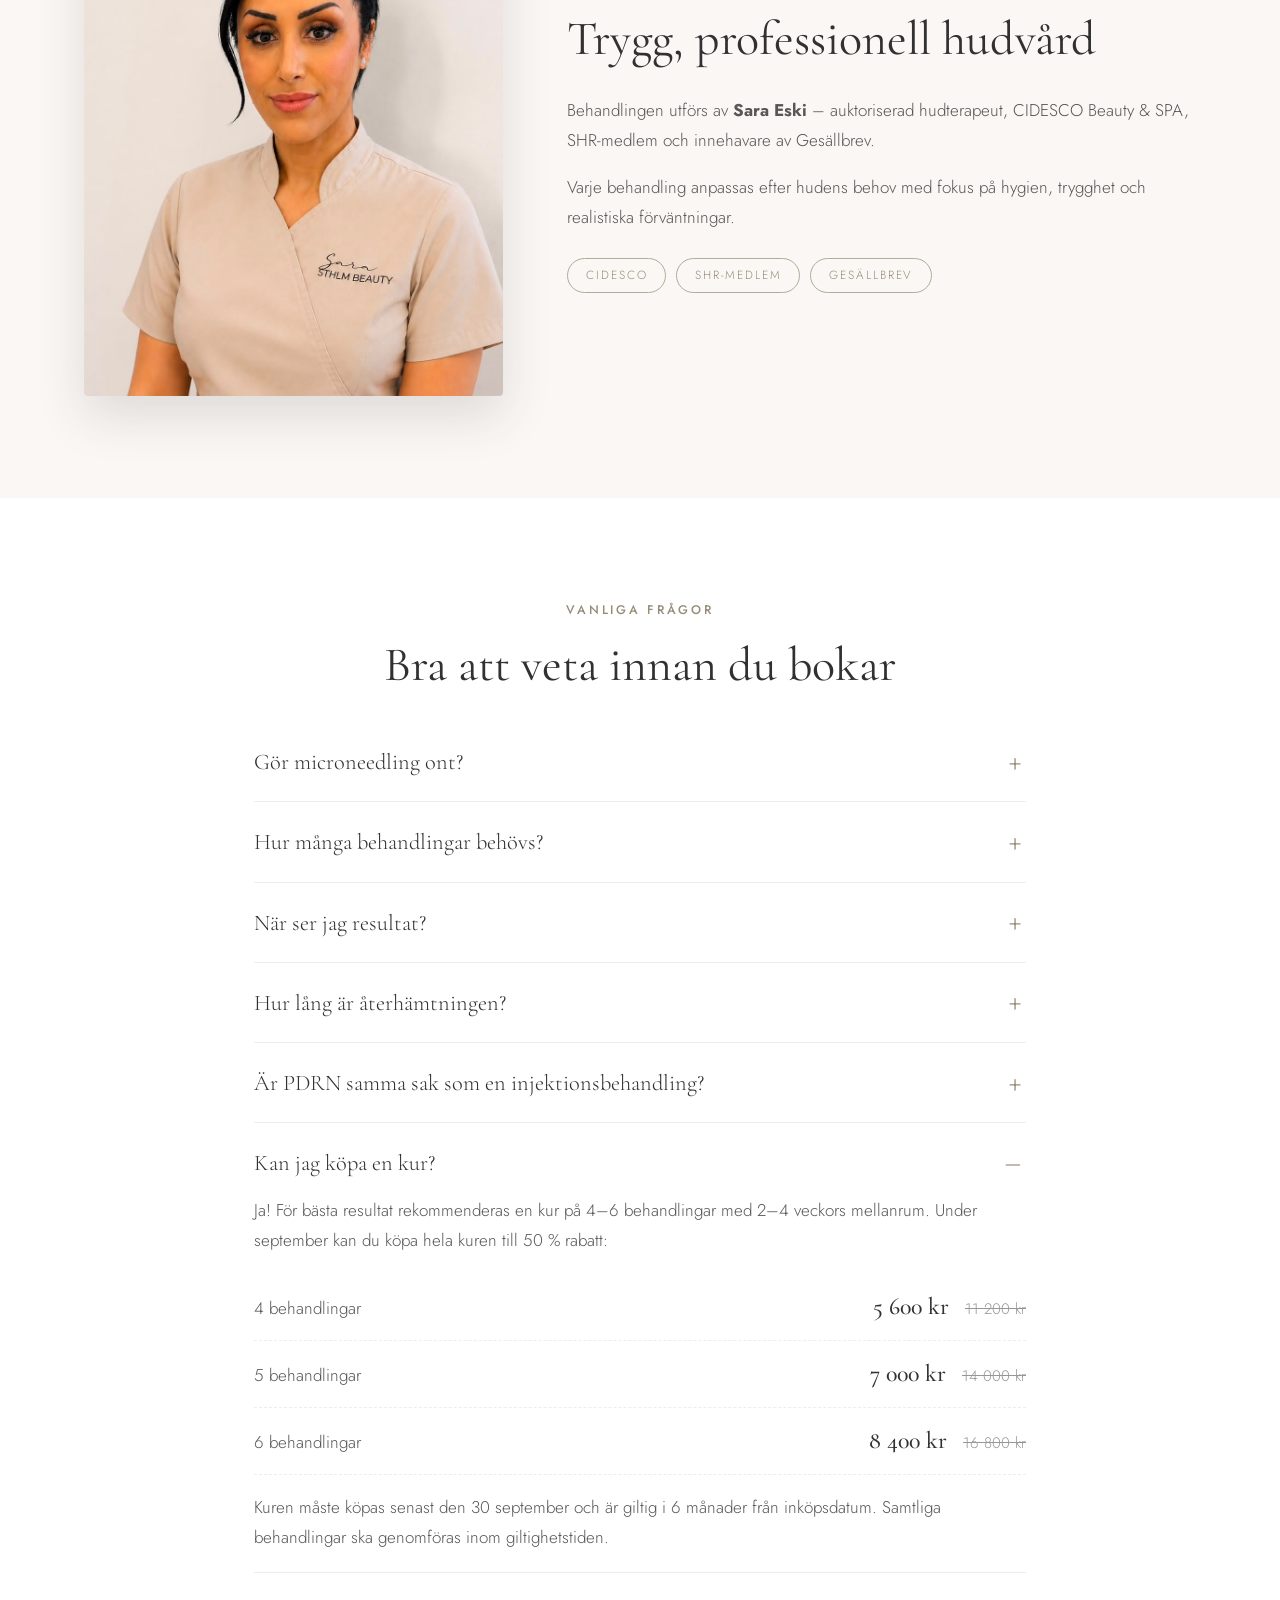
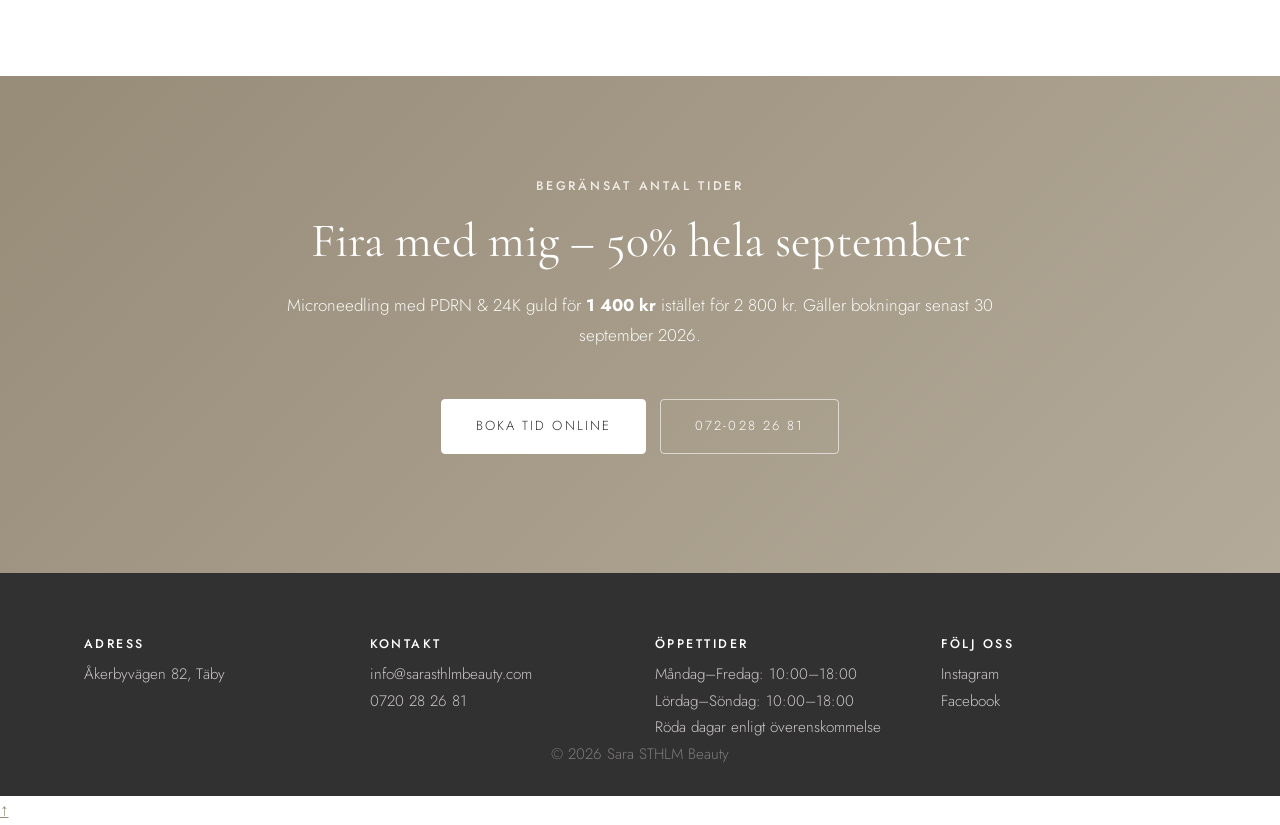
==== commit 4b93237e: "Update text" ====
--- a/index.html
+++ b/index.html
@@ -158,7 +158,7 @@
   <div class="wrap">
     <span class="eyebrow center" data-reveal>Före &amp; efter</span>
     <h2 class="center" data-reveal data-reveal-delay="60">Resultat från salongen</h2>
-    <p class="intro center" data-reveal data-reveal-delay="120">Bilderna är tagna på kunder hos Sara STHLM Beauty. Klicka för att se dem större. Resultat varierar mellan individer och antal behandlingar.</p>
+    <p class="intro center" data-reveal data-reveal-delay="120">Klicka för att se dem större. Resultat varierar mellan individer och antal behandlingar.</p>
 
     <div class="gallery" id="gallery">
       <figure data-reveal>
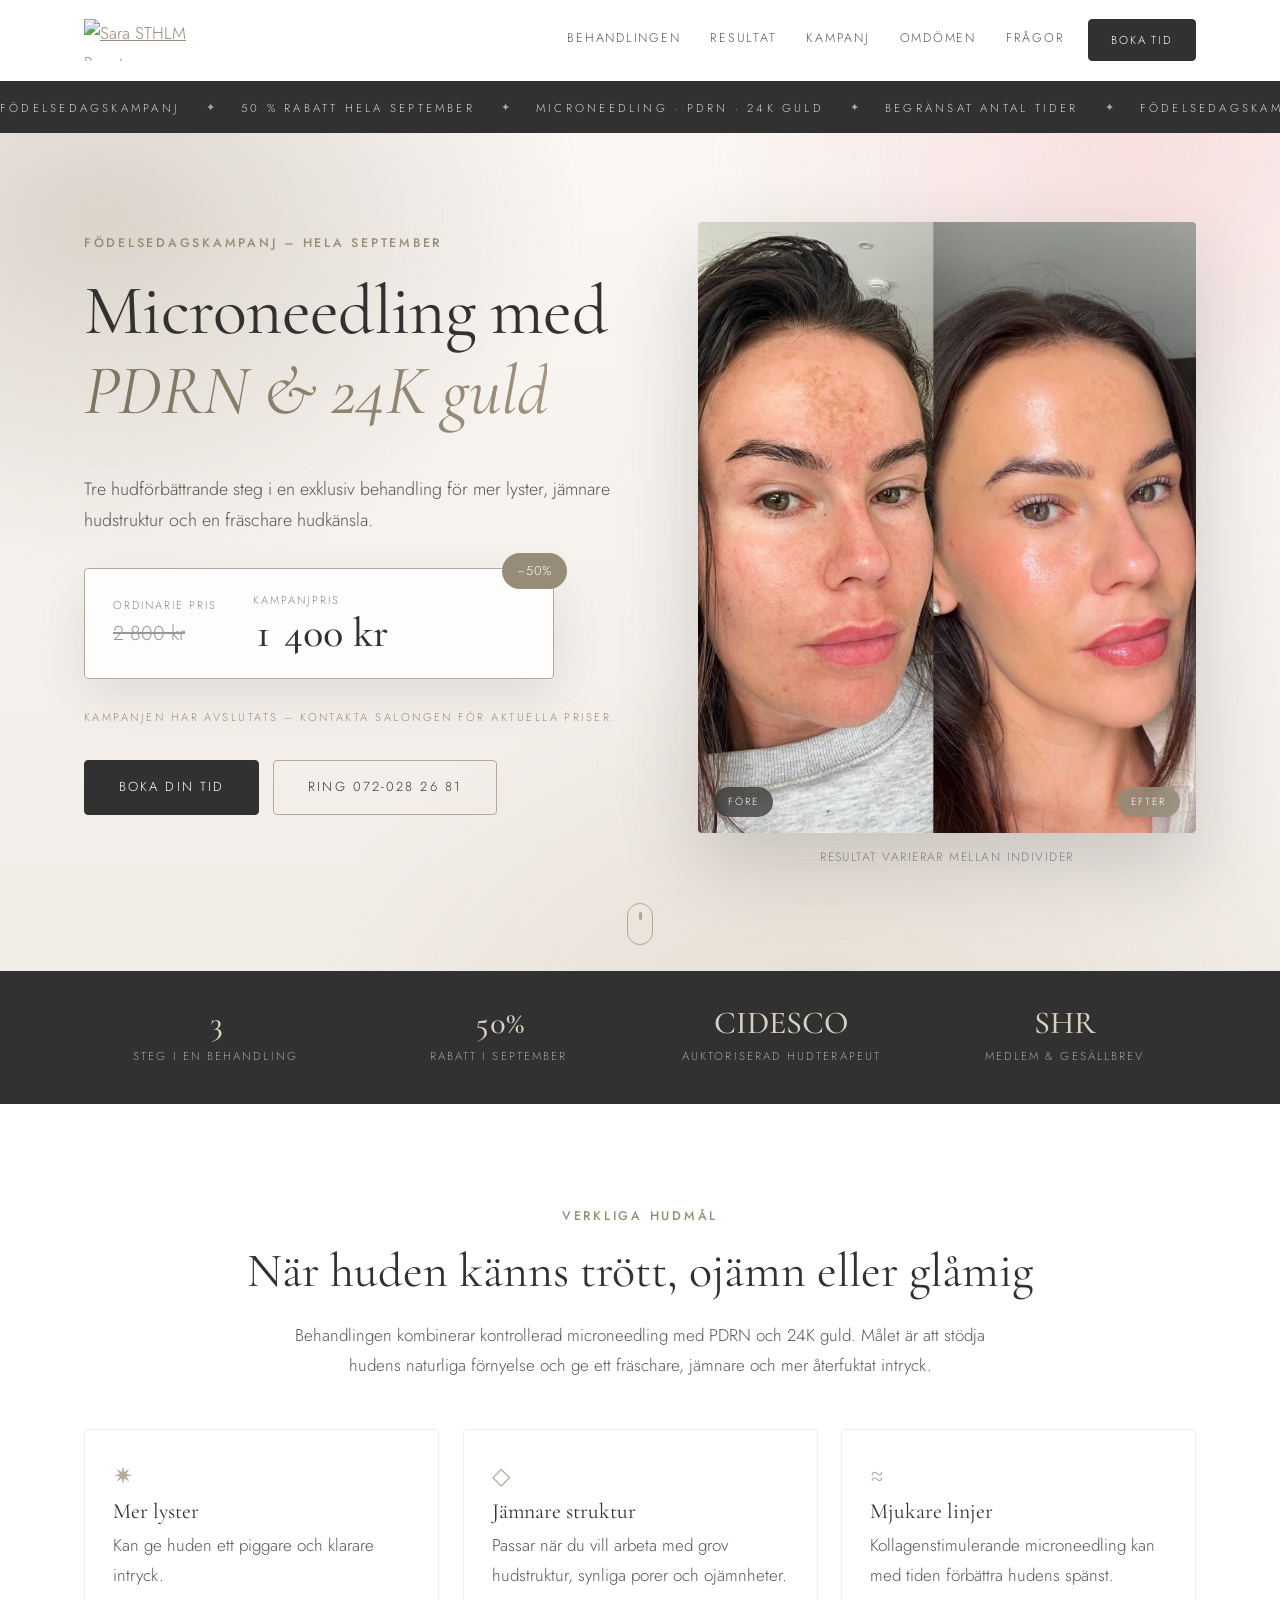
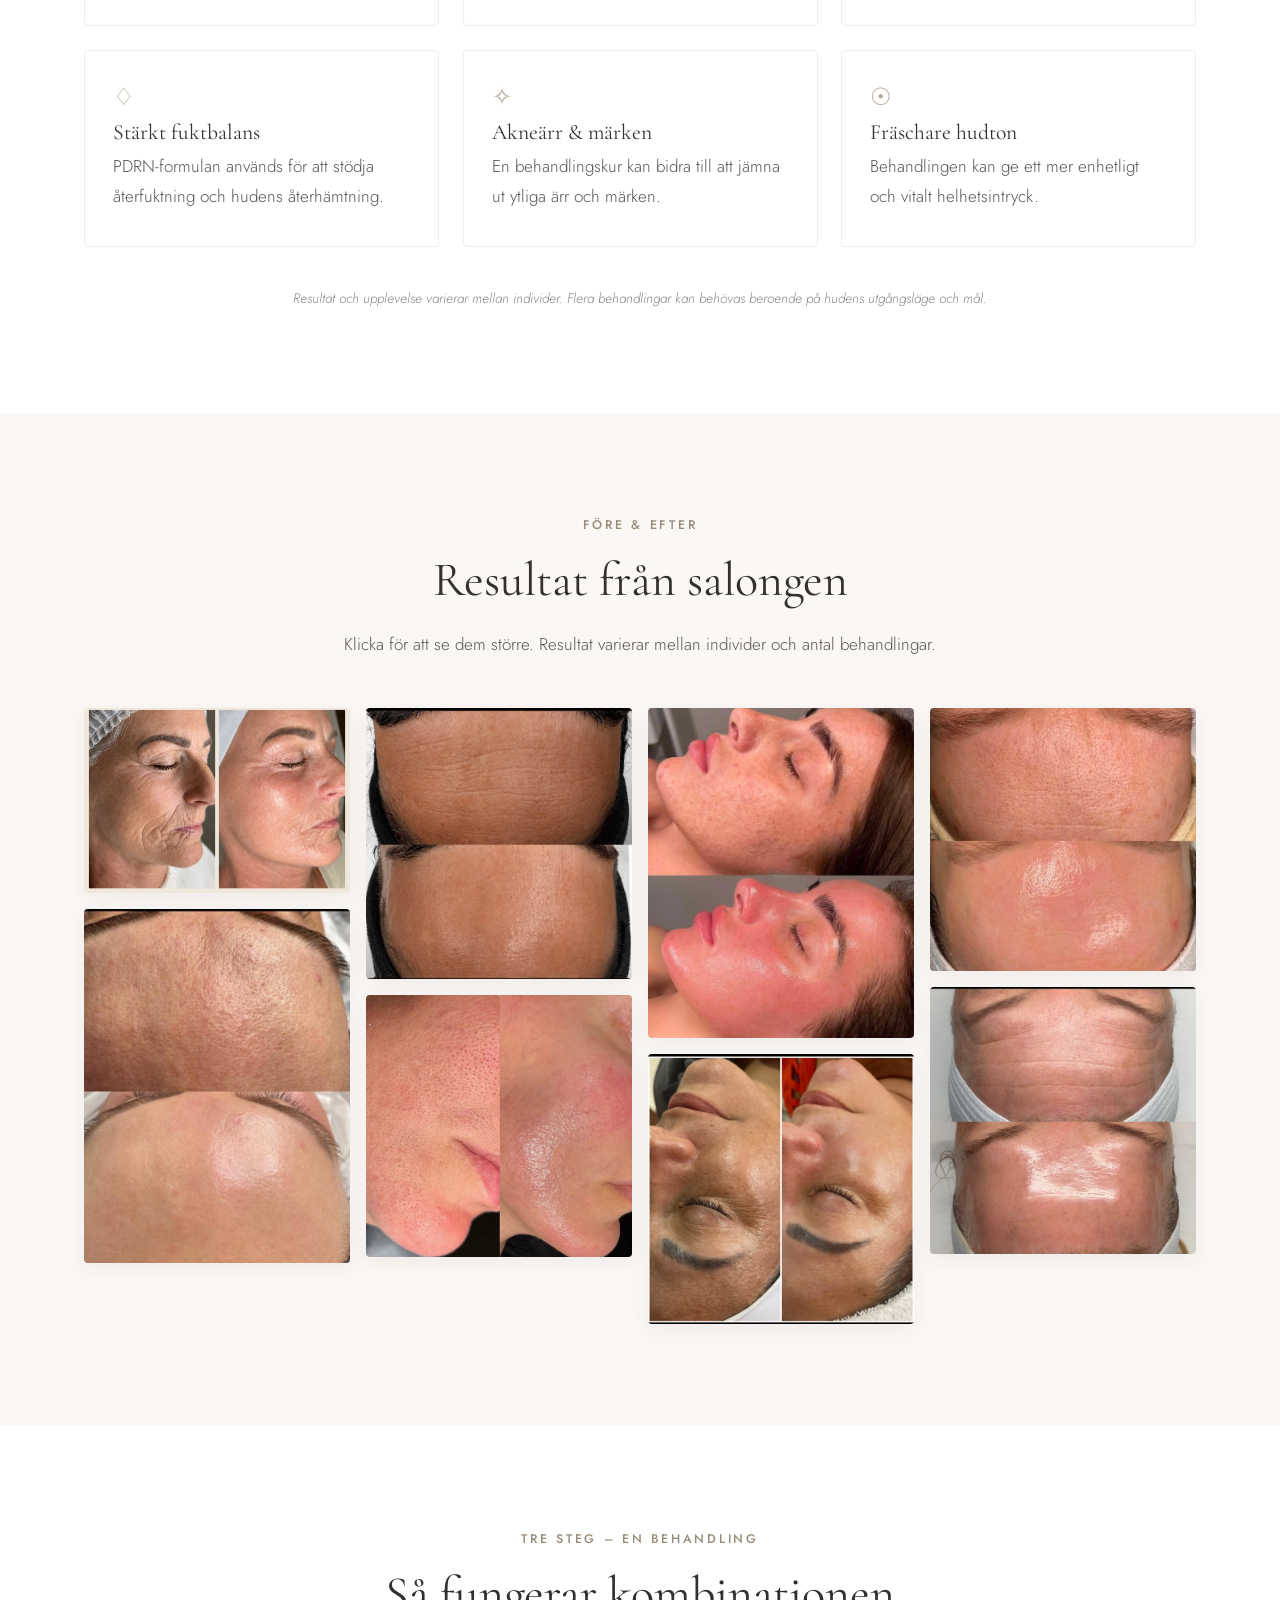
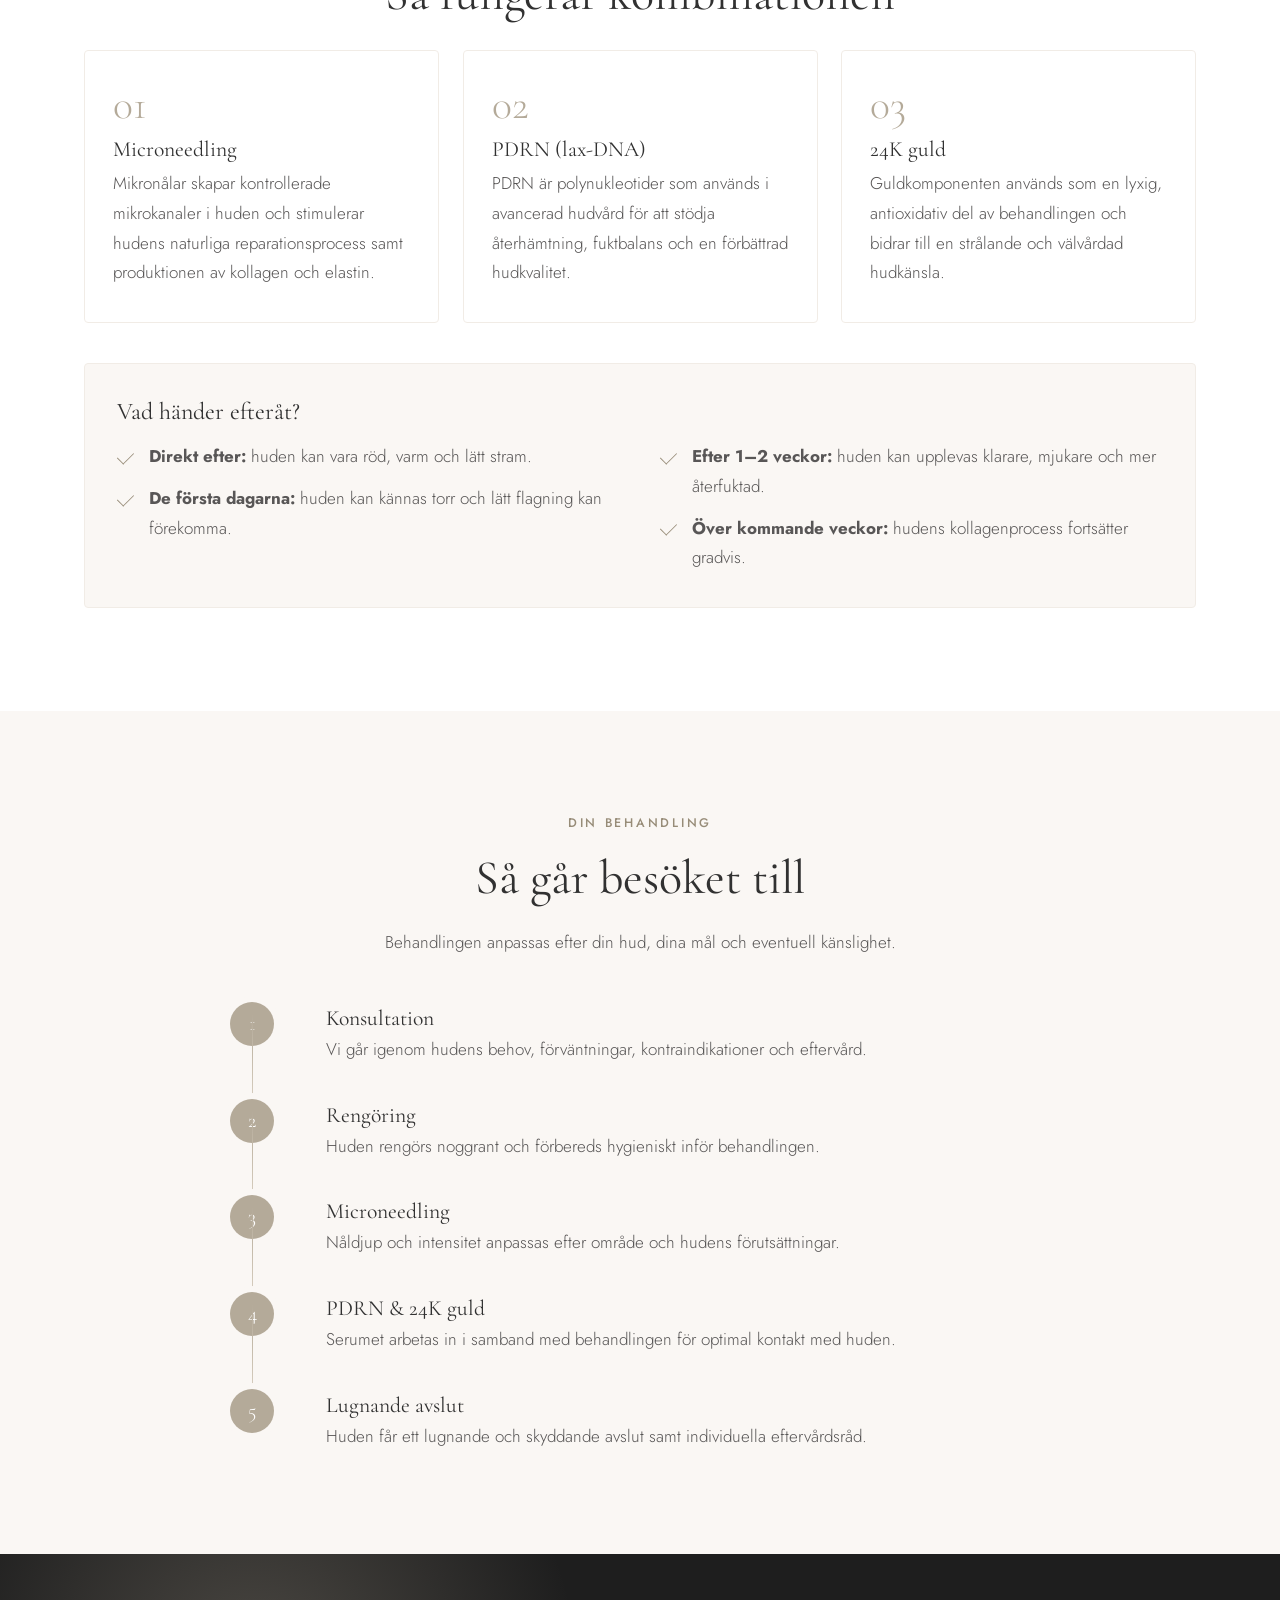
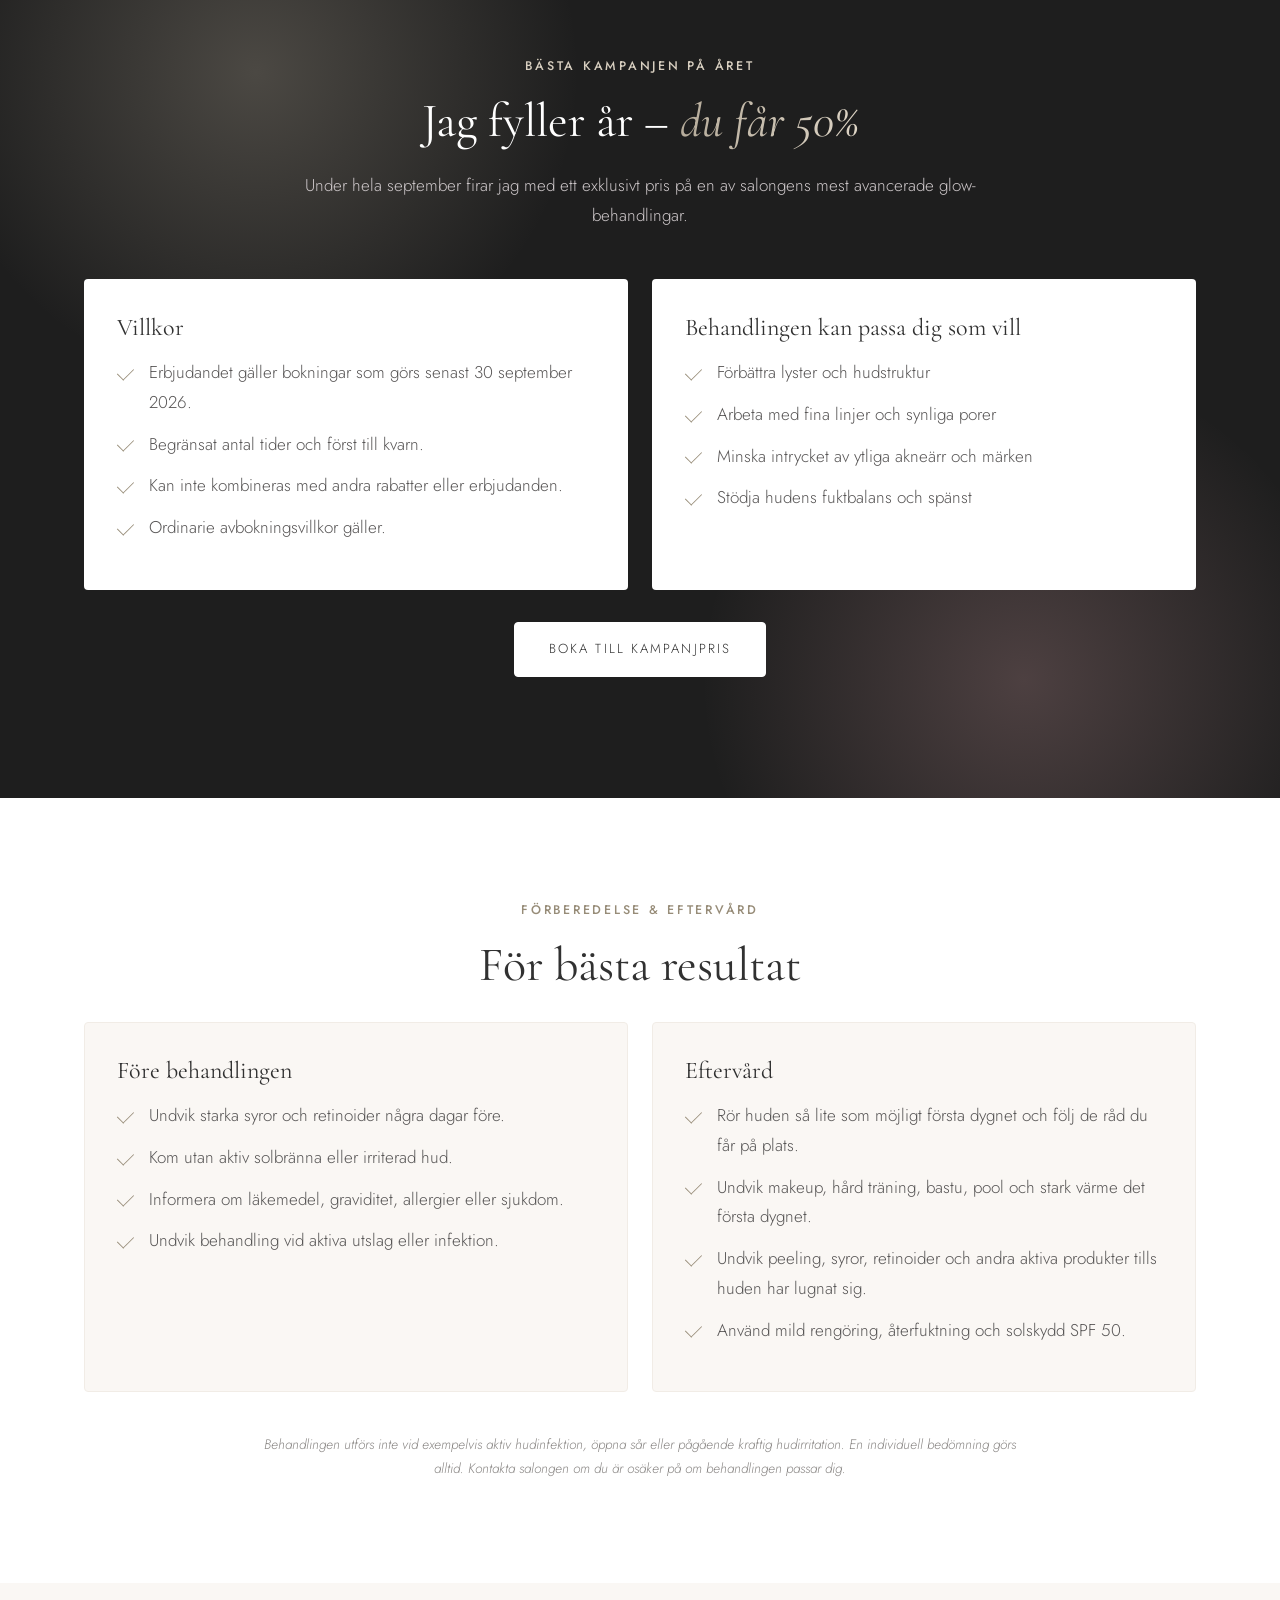
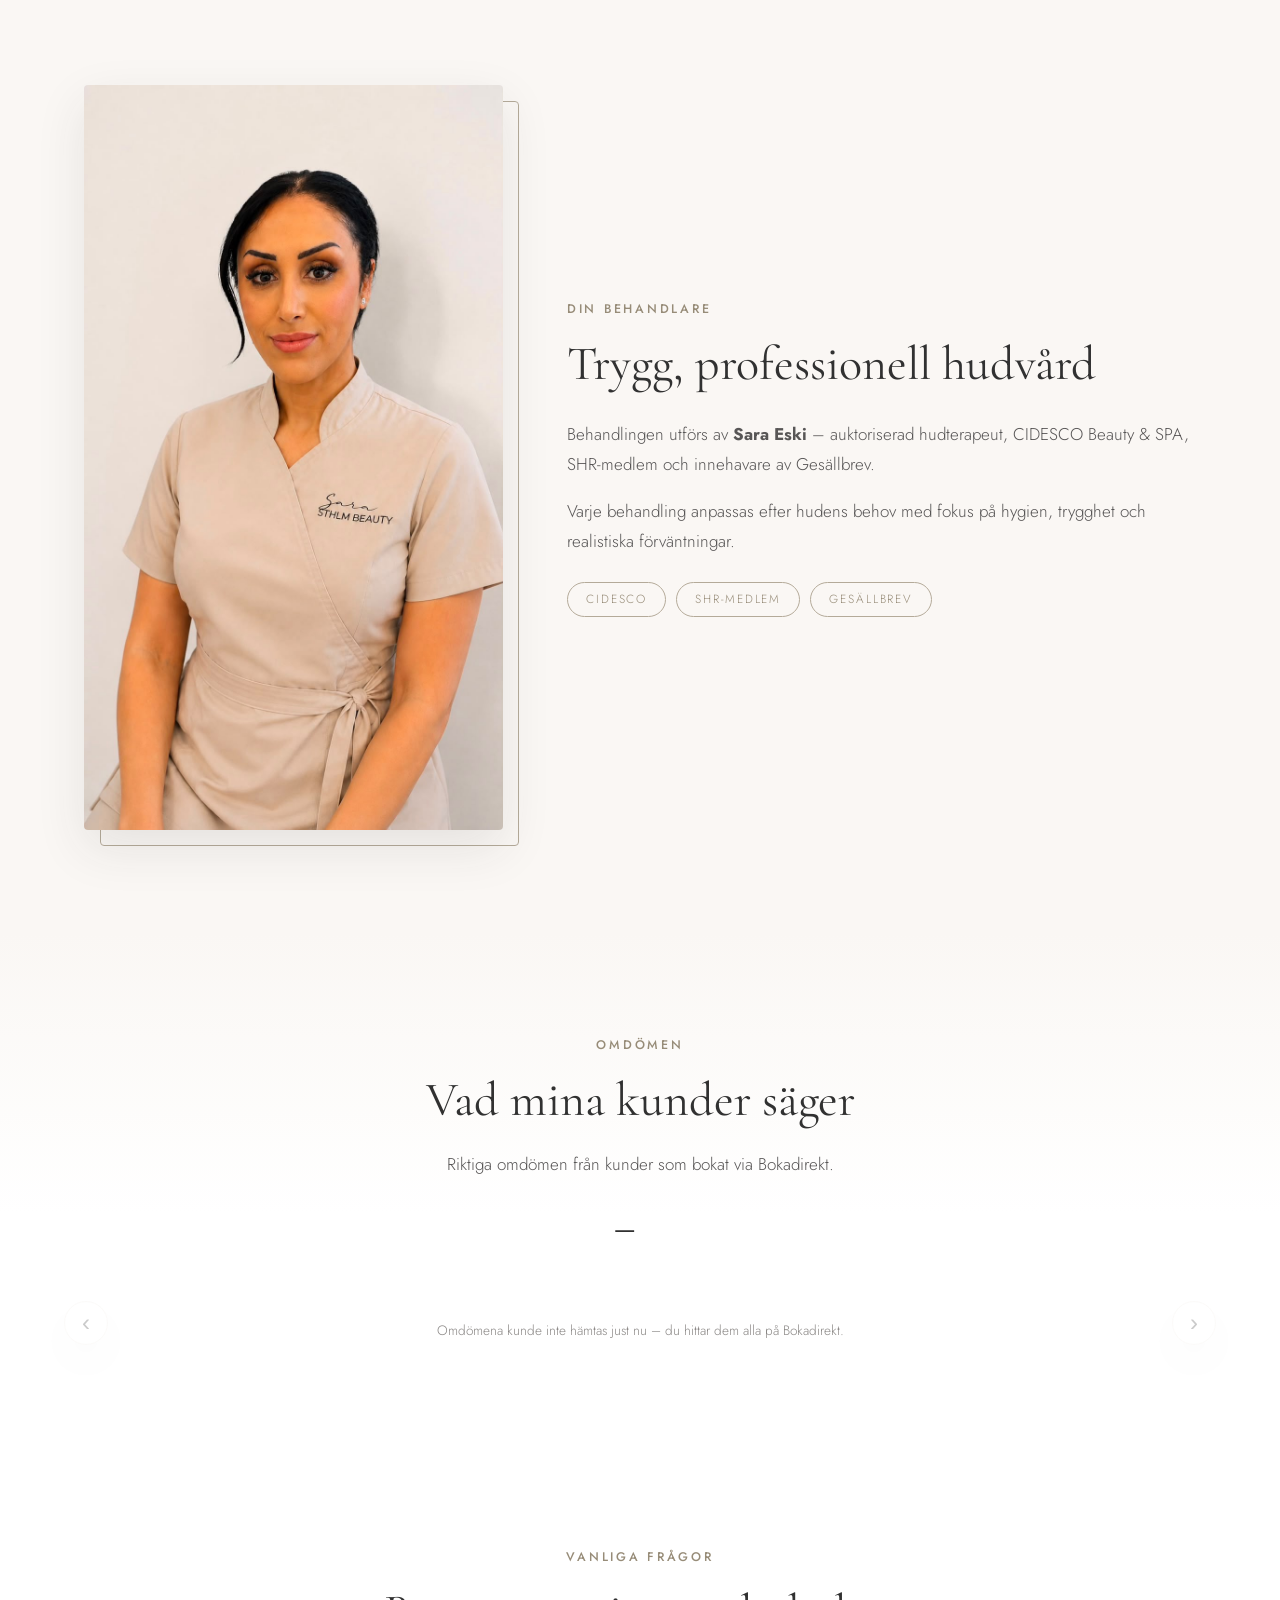
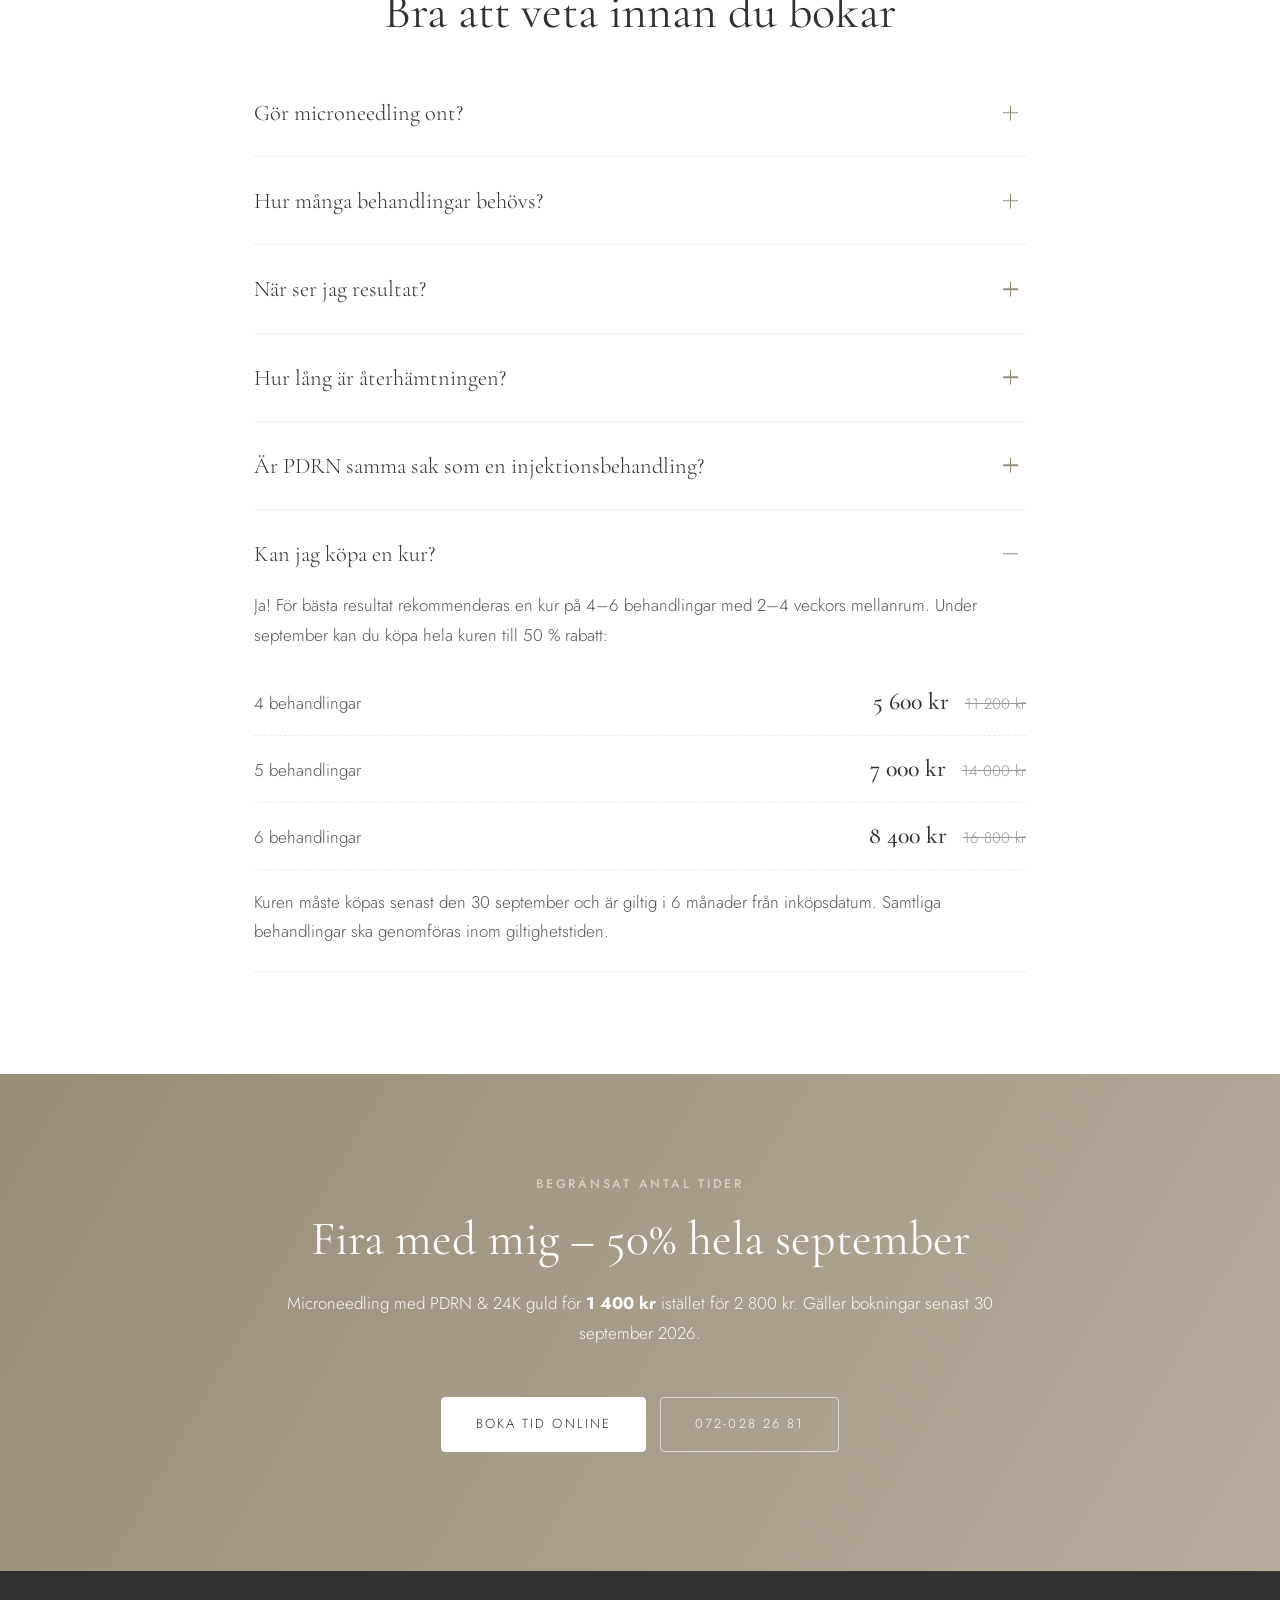
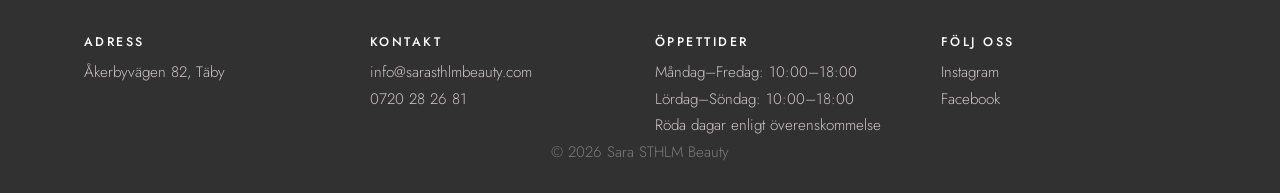
==== commit 356c1e66: "Add reviews section with dynamic loading and styling" ====
--- a/index.html
+++ b/index.html
@@ -30,6 +30,7 @@
       <a href="#behandlingen">Behandlingen</a>
       <a href="#resultat">Resultat</a>
       <a href="#kampanj">Kampanj</a>
+      <a href="#omdomen">Omdömen</a>
       <a href="#faq">Frågor</a>
     </nav>
     <a class="btn btn-small btn-shine" href="https://www.bokadirekt.se/places/sara-sthlm-beauty-58093" target="_blank" rel="noopener">Boka tid</a>
@@ -367,6 +368,34 @@
   </div>
 </section>
 
+<!-- OMDÖMEN -->
+<!-- Byt till den relativa sökvägen "/wp-json/custom/v1/bokadirekt-reviews" när sidan ligger på samma domän som WordPress. -->
+<section class="section reviews-section" id="omdomen" data-reviews-endpoint="https://sarasthlmbeauty.com/wp-json/custom/v1/bokadirekt-reviews">
+  <div class="wrap">
+    <span class="eyebrow center" data-reveal>Omdömen</span>
+    <h2 class="center" data-reveal data-reveal-delay="60">Vad mina kunder säger</h2>
+    <p class="intro center" data-reveal data-reveal-delay="120">Riktiga omdömen från kunder som bokat via Bokadirekt.</p>
+
+    <div class="reviews-summary" data-reviews-summary hidden>
+      <strong class="reviews-score" data-reviews-average>&ndash;</strong>
+      <span class="stars" data-reviews-stars aria-hidden="true"></span>
+      <span class="reviews-count" data-reviews-count></span>
+    </div>
+
+    <div class="reviews-rail">
+      <button class="rv-nav rv-prev" type="button" aria-label="Föregående omdömen" hidden>&lsaquo;</button>
+      <div class="reviews-track" data-reviews-track tabindex="0" role="list" aria-label="Kundomdömen" aria-busy="true">
+        <article class="review-card is-skeleton" aria-hidden="true"><span class="sk"></span><span class="sk"></span><span class="sk"></span><span class="sk"></span></article>
+        <article class="review-card is-skeleton" aria-hidden="true"><span class="sk"></span><span class="sk"></span><span class="sk"></span><span class="sk"></span></article>
+        <article class="review-card is-skeleton" aria-hidden="true"><span class="sk"></span><span class="sk"></span><span class="sk"></span><span class="sk"></span></article>
+      </div>
+      <button class="rv-nav rv-next" type="button" aria-label="Fler omdömen" hidden>&rsaquo;</button>
+    </div>
+
+    <p class="reviews-status" data-reviews-status role="status">Hämtar omdömen&hellip;</p>
+  </div>
+</section>
+
 <!-- FAQ -->
 <section class="section" id="faq">
   <div class="wrap wrap-narrow">
--- a/styles.css
+++ b/styles.css
@@ -1,20 +1,28 @@
 :root {
   --gold: #b4aa99;
+  --gold-light: #d8cfc0;
   --gold-dark: #978c78;
   --soft: #ccc6c8;
   --pink: #f4b9bd;
   --ink: #313131;
+  --ink-2: #1e1e1e;
   --muted: #585656;
   --cream: #faf7f4;
   --sand: #f1ece6;
   --white: #ffffff;
   --radius: 4px;
   --maxw: 1160px;
+  --ease: cubic-bezier(.22, 1, .36, 1);
+  --shadow-soft: 0 18px 50px rgba(49, 49, 49, .10);
+  --shadow-deep: 0 30px 80px rgba(49, 49, 49, .20);
 }
 
 * { box-sizing: border-box; }
 
-html { scroll-behavior: smooth; }
+html {
+  scroll-behavior: smooth;
+  -webkit-text-size-adjust: 100%;
+}
 
 body {
   margin: 0;
@@ -24,24 +32,30 @@
   line-height: 1.75;
   color: var(--muted);
   background: var(--white);
+  overflow-x: hidden;
   -webkit-font-smoothing: antialiased;
 }
 
-img { max-width: 100%; display: block; }
-
+img { max-width: 100%; display: block; height: auto; }
 a { color: var(--gold-dark); }
+
+:focus-visible {
+  outline: 2px solid var(--gold-dark);
+  outline-offset: 3px;
+}
 
 h1, h2, h3, h4 {
   font-family: 'Cormorant Garamond', Georgia, serif;
   color: var(--ink);
   font-weight: 400;
-  line-height: 1.15;
+  line-height: 1.14;
   margin: 0 0 .6em;
 }
 
-h1 { font-size: clamp(2.6rem, 6vw, 4.4rem); letter-spacing: -.01em; }
-h1 em { font-style: italic; color: var(--gold-dark); }
-h2 { font-size: clamp(2rem, 4vw, 3rem); }
+h1 { font-size: clamp(2.5rem, 6vw, 4.4rem); letter-spacing: -.01em; }
+h1 .line { display: block; }
+h1 em, h2 em { font-style: italic; color: var(--gold-dark); }
+h2 { font-size: clamp(1.95rem, 4vw, 3rem); }
 h3 { font-size: 1.35rem; }
 h4 { font-size: 1.1rem; letter-spacing: .04em; }
 
@@ -59,7 +73,7 @@
   font-weight: 500;
   margin-bottom: 1rem;
 }
-.eyebrow.light { color: var(--sand); }
+.eyebrow.light { color: var(--gold-light); }
 
 .intro { max-width: 720px; margin: 0 auto 3rem; }
 h2.center + .intro { margin-top: -.4rem; }
@@ -73,8 +87,42 @@
   font-style: italic;
 }
 
-/* ---------- Buttons ---------- */
+/* ============ Shimmer text ============ */
+.shimmer {
+  background: linear-gradient(100deg, #7d735f 0%, var(--gold-dark) 30%, #c9b98f 46%, #e2d5b4 50%, #c9b98f 54%, var(--gold-dark) 70%, #7d735f 100%);
+  background-size: 300% 100%;
+  -webkit-background-clip: text;
+  background-clip: text;
+  color: transparent;
+  animation: shimmer 7s linear infinite;
+}
+.campaign .shimmer {
+  background-image: linear-gradient(100deg, var(--gold) 0%, var(--gold-light) 30%, #f7eddb 46%, #ffffff 50%, #f7eddb 54%, var(--gold-light) 70%, var(--gold) 100%);
+}
+@keyframes shimmer {
+  0%   { background-position: 130% 0; }
+  100% { background-position: -130% 0; }
+}
+
+/* ============ Scroll progress ============ */
+.scroll-progress {
+  position: fixed;
+  inset: 0 0 auto 0;
+  height: 3px;
+  z-index: 90;
+  pointer-events: none;
+}
+.scroll-progress span {
+  display: block;
+  height: 100%;
+  width: 0;
+  background: linear-gradient(90deg, var(--gold), var(--pink), var(--gold-dark));
+  transition: width .1s linear;
+}
+
+/* ============ Buttons ============ */
 .btn {
+  position: relative;
   display: inline-block;
   background: var(--ink);
   color: var(--white);
@@ -85,9 +133,38 @@
   text-decoration: none;
   border: 1px solid var(--ink);
   border-radius: var(--radius);
-  transition: background .25s, color .25s, border-color .25s;
-}
-.btn:hover { background: var(--gold-dark); border-color: var(--gold-dark); color: var(--white); }
+  overflow: hidden;
+  isolation: isolate;
+  transition: background .3s var(--ease), color .3s var(--ease),
+              border-color .3s var(--ease), transform .3s var(--ease),
+              box-shadow .3s var(--ease);
+}
+.btn:hover,
+.btn:focus-visible {
+  background: var(--gold-dark);
+  border-color: var(--gold-dark);
+  color: var(--white);
+  transform: translateY(-2px);
+  box-shadow: 0 12px 28px rgba(151, 140, 120, .35);
+}
+.btn:active { transform: translateY(0); }
+
+.btn-shine::after {
+  content: "";
+  position: absolute;
+  top: 0;
+  left: -120%;
+  width: 60%;
+  height: 100%;
+  background: linear-gradient(100deg, transparent, rgba(255, 255, 255, .55), transparent);
+  transform: skewX(-20deg);
+  animation: btnShine 4.5s ease-in-out infinite;
+  z-index: -1;
+}
+@keyframes btnShine {
+  0%, 60% { left: -120%; }
+  100%    { left: 160%; }
+}
 
 .btn-ghost { background: transparent; color: var(--ink); border-color: var(--gold); }
 .btn-ghost:hover { background: var(--gold); border-color: var(--gold); color: var(--white); }
@@ -95,40 +172,133 @@
 .btn-light { background: var(--white); color: var(--ink); border-color: var(--white); }
 .btn-light:hover { background: var(--ink); color: var(--white); border-color: var(--ink); }
 
-.btn-ghost-light { background: transparent; color: var(--white); border-color: rgba(255,255,255,.6); }
+.btn-ghost-light { background: transparent; color: var(--white); border-color: rgba(255, 255, 255, .6); }
 .btn-ghost-light:hover { background: var(--white); color: var(--ink); border-color: var(--white); }
 
 .btn-small { padding: 10px 22px; font-size: .72rem; }
 
 .cta-row { display: flex; flex-wrap: wrap; gap: 14px; margin: 2rem 0 1.2rem; }
 
-/* ---------- Header ---------- */
+/* ============ Header ============ */
 .site-header {
   position: sticky;
   top: 0;
-  z-index: 50;
-  background: rgba(255,255,255,.96);
-  backdrop-filter: blur(6px);
-  border-bottom: 1px solid var(--sand);
-}
-.header-inner { display: flex; align-items: center; gap: 24px; min-height: 76px; }
-.logo img { height: 40px; width: auto; }
-.header-nav { margin-left: auto; display: flex; gap: 28px; }
+  z-index: 70;
+  background: rgba(255, 255, 255, .9);
+  backdrop-filter: blur(10px);
+  border-bottom: 1px solid transparent;
+  transition: box-shadow .4s var(--ease), border-color .4s var(--ease), background .4s var(--ease);
+}
+.site-header.is-stuck {
+  border-bottom-color: var(--sand);
+  box-shadow: 0 8px 30px rgba(49, 49, 49, .07);
+  background: rgba(255, 255, 255, .97);
+}
+.header-inner { display: flex; align-items: center; gap: 24px; min-height: 80px; }
+.logo img {
+  height: 42px;
+  width: auto;
+  transition: height .4s var(--ease);
+}
+.site-header.is-stuck .logo img { height: 34px; }
+
+.header-nav { margin-left: auto; display: flex; gap: 30px; }
 .header-nav a {
+  position: relative;
   color: var(--muted);
   text-decoration: none;
   font-size: .78rem;
   letter-spacing: .14em;
   text-transform: uppercase;
+  padding-bottom: 3px;
+}
+.header-nav a::after {
+  content: "";
+  position: absolute;
+  left: 0;
+  bottom: 0;
+  height: 1px;
+  width: 100%;
+  background: var(--gold-dark);
+  transform: scaleX(0);
+  transform-origin: right;
+  transition: transform .4s var(--ease);
 }
 .header-nav a:hover { color: var(--gold-dark); }
-
-/* ---------- Hero ---------- */
+.header-nav a:hover::after,
+.header-nav a.is-active::after { transform: scaleX(1); transform-origin: left; }
+.header-nav a.is-active { color: var(--ink); }
+
+/* ============ Ticker ============ */
+.ticker {
+  background: var(--ink);
+  color: var(--gold-light);
+  overflow: hidden;
+  padding: 11px 0;
+  white-space: nowrap;
+}
+.ticker-track {
+  display: inline-flex;
+  align-items: center;
+  gap: 26px;
+  animation: ticker 34s linear infinite;
+  will-change: transform;
+}
+.ticker span {
+  font-size: .72rem;
+  letter-spacing: .28em;
+  text-transform: uppercase;
+}
+.ticker i { color: var(--gold); font-style: normal; font-size: .7rem; }
+@keyframes ticker {
+  from { transform: translateX(0); }
+  to   { transform: translateX(-50%); }
+}
+
+/* ============ Hero ============ */
 .hero {
+  position: relative;
+  overflow: hidden;
   background: linear-gradient(180deg, var(--cream) 0%, var(--sand) 100%);
-  padding: clamp(50px, 7vw, 96px) 0;
-}
+  padding: clamp(54px, 7vw, 100px) 0 clamp(70px, 8vw, 120px);
+}
+.hero-aura {
+  position: absolute;
+  inset: -30% -20%;
+  background:
+    radial-gradient(38% 38% at 20% 25%, rgba(180, 170, 153, .45), transparent 70%),
+    radial-gradient(34% 34% at 78% 20%, rgba(244, 185, 189, .38), transparent 70%),
+    radial-gradient(40% 40% at 60% 85%, rgba(216, 207, 192, .45), transparent 70%);
+  filter: blur(10px);
+  animation: aura 22s ease-in-out infinite alternate;
+  pointer-events: none;
+}
+@keyframes aura {
+  0%   { transform: translate3d(0, 0, 0) scale(1); }
+  50%  { transform: translate3d(3%, -2%, 0) scale(1.08); }
+  100% { transform: translate3d(-3%, 2%, 0) scale(1.03); }
+}
+
+.hero-sparkles { position: absolute; inset: 0; pointer-events: none; }
+.hero-sparkles i {
+  position: absolute;
+  width: 5px;
+  height: 5px;
+  border-radius: 50%;
+  background: rgba(255, 255, 255, .95);
+  box-shadow: 0 0 10px 2px rgba(216, 207, 192, .9);
+  opacity: 0;
+  animation: floatUp linear infinite;
+}
+@keyframes floatUp {
+  0%   { opacity: 0; transform: translateY(20px) scale(.5); }
+  15%  { opacity: .9; }
+  85%  { opacity: .6; }
+  100% { opacity: 0; transform: translateY(-130px) scale(1.15); }
+}
+
 .hero-inner {
+  position: relative;
   display: grid;
   grid-template-columns: 1.05fr .95fr;
   gap: clamp(32px, 5vw, 72px);
@@ -141,12 +311,14 @@
   display: flex;
   align-items: center;
   gap: 36px;
-  background: var(--white);
+  background: rgba(255, 255, 255, .85);
+  backdrop-filter: blur(6px);
   border: 1px solid var(--gold);
   border-radius: var(--radius);
   padding: 22px 28px;
   margin-top: 2rem;
-  max-width: 460px;
+  max-width: 470px;
+  box-shadow: var(--shadow-soft);
 }
 .price-box span {
   display: block;
@@ -162,6 +334,7 @@
   font-weight: 500;
   color: var(--ink);
   line-height: 1.1;
+  font-variant-numeric: tabular-nums;
 }
 .price-badge {
   position: absolute;
@@ -171,118 +344,386 @@
   color: var(--white);
   font-size: .8rem;
   letter-spacing: .08em;
-  padding: 7px 14px;
+  padding: 7px 15px;
   border-radius: 999px;
-}
+  animation: pulse 2.8s var(--ease) infinite;
+}
+@keyframes pulse {
+  0%, 100% { box-shadow: 0 0 0 0 rgba(151, 140, 120, .55); }
+  70%      { box-shadow: 0 0 0 16px rgba(151, 140, 120, 0); }
+}
+
+/* Countdown */
+.countdown { margin-top: 1.8rem; }
+.countdown-label {
+  margin: 0 0 .6rem;
+  font-size: .7rem;
+  letter-spacing: .22em;
+  text-transform: uppercase;
+  color: var(--gold-dark);
+}
+.countdown-units { display: flex; gap: 10px; flex-wrap: wrap; }
+.countdown .unit {
+  min-width: 78px;
+  text-align: center;
+  background: rgba(255, 255, 255, .8);
+  border: 1px solid var(--sand);
+  border-radius: var(--radius);
+  padding: 10px 8px 8px;
+}
+.countdown .unit strong {
+  display: block;
+  font-family: 'Cormorant Garamond', Georgia, serif;
+  font-size: 1.9rem;
+  font-weight: 500;
+  color: var(--ink);
+  line-height: 1;
+  font-variant-numeric: tabular-nums;
+}
+.countdown .unit span {
+  font-size: .62rem;
+  letter-spacing: .18em;
+  text-transform: uppercase;
+  color: #8a8785;
+}
+.countdown .unit strong.tick { animation: tick .45s var(--ease); }
+@keyframes tick {
+  0%   { transform: translateY(-40%); opacity: 0; }
+  100% { transform: translateY(0); opacity: 1; }
+}
+.countdown.is-over .countdown-units { display: none; }
 
 .fineprint { font-size: .85rem; color: #8a8785; margin: 0; }
 
-.hero-img img {
-  width: 100%;
+/* Hero image */
+.hero-img { margin: 0; perspective: 1000px; }
+.hero-img-frame {
+  position: relative;
   border-radius: var(--radius);
-  box-shadow: 0 24px 60px rgba(49,49,49,.16);
-}
-.hero-img { margin: 0; }
+  overflow: hidden;
+  box-shadow: var(--shadow-deep);
+  transition: transform .5s var(--ease);
+  transform-style: preserve-3d;
+}
+.hero-img-frame::after {
+  content: "";
+  position: absolute;
+  inset: 0;
+  background: linear-gradient(115deg, transparent 38%, rgba(255, 255, 255, .35) 50%, transparent 62%);
+  transform: translateX(-120%);
+  animation: sheen 6s ease-in-out infinite;
+  pointer-events: none;
+}
+@keyframes sheen {
+  0%, 55% { transform: translateX(-120%); }
+  100%    { transform: translateX(120%); }
+}
+.hero-img img { width: 100%; }
+.img-tag {
+  position: absolute;
+  bottom: 16px;
+  background: rgba(49, 49, 49, .72);
+  backdrop-filter: blur(4px);
+  color: var(--white);
+  font-size: .64rem;
+  letter-spacing: .2em;
+  text-transform: uppercase;
+  padding: 6px 14px;
+  border-radius: 999px;
+}
+.img-tag-before { left: 16px; }
+.img-tag-after { right: 16px; background: rgba(151, 140, 120, .85); }
 .hero-img figcaption {
-  margin-top: 12px;
-  font-size: .8rem;
-  letter-spacing: .1em;
+  margin-top: 14px;
+  font-size: .76rem;
+  letter-spacing: .12em;
   text-transform: uppercase;
   color: #8a8785;
   text-align: center;
 }
 
-/* ---------- Sections ---------- */
+/* Scroll hint */
+.scroll-hint {
+  position: absolute;
+  left: 50%;
+  bottom: 26px;
+  transform: translateX(-50%);
+  width: 26px;
+  height: 42px;
+  border: 1px solid var(--gold-dark);
+  border-radius: 999px;
+  display: flex;
+  justify-content: center;
+  padding-top: 8px;
+  opacity: .7;
+}
+.scroll-hint span {
+  width: 3px;
+  height: 8px;
+  border-radius: 2px;
+  background: var(--gold-dark);
+  animation: scrollDot 1.8s var(--ease) infinite;
+}
+@keyframes scrollDot {
+  0%   { opacity: 0; transform: translateY(-4px); }
+  40%  { opacity: 1; }
+  100% { opacity: 0; transform: translateY(14px); }
+}
+
+/* ============ Trust bar ============ */
+.trustbar { background: var(--ink); color: var(--soft); padding: 34px 0; }
+.trustbar-inner {
+  display: grid;
+  grid-template-columns: repeat(4, 1fr);
+  gap: 20px;
+  text-align: center;
+}
+.trustbar strong {
+  display: block;
+  font-family: 'Cormorant Garamond', Georgia, serif;
+  font-size: 2rem;
+  font-weight: 500;
+  color: var(--gold-light);
+  line-height: 1.1;
+  font-variant-numeric: tabular-nums;
+}
+.trustbar span {
+  font-size: .72rem;
+  letter-spacing: .18em;
+  text-transform: uppercase;
+  color: #a5a09f;
+}
+
+/* ============ Sections ============ */
 .section { padding: clamp(60px, 8vw, 110px) 0; }
 .section-alt { background: var(--cream); }
-[id] { scroll-margin-top: 90px; }
+[id] { scroll-margin-top: 100px; }
 
 .grid { display: grid; gap: 24px; }
 .grid-2 { grid-template-columns: repeat(2, 1fr); }
 .grid-3 { grid-template-columns: repeat(3, 1fr); }
 
 .card {
+  position: relative;
   background: var(--white);
   border: 1px solid var(--sand);
-  border-top: 2px solid var(--gold);
   border-radius: var(--radius);
-  padding: 32px 28px;
-}
+  padding: 34px 28px;
+  overflow: hidden;
+  transition: transform .45s var(--ease), box-shadow .45s var(--ease), border-color .45s var(--ease);
+}
+.card::before {
+  content: "";
+  position: absolute;
+  top: 0;
+  left: 0;
+  right: 0;
+  height: 2px;
+  background: linear-gradient(90deg, var(--gold), var(--pink), var(--gold-dark));
+  transform: scaleX(0);
+  transform-origin: left;
+  transition: transform .55s var(--ease);
+}
+.card:hover {
+  transform: translateY(-6px);
+  box-shadow: var(--shadow-soft);
+  border-color: var(--gold-light);
+}
+.card:hover::before { transform: scaleX(1); }
 .card h3 { margin-bottom: .35em; }
 .card p { margin: 0; }
-.section-alt .card { background: var(--white); }
-
-.card-step { position: relative; padding-top: 38px; }
+.card-icon {
+  display: block;
+  font-size: 1.5rem;
+  color: var(--gold);
+  line-height: 1;
+  margin-bottom: .7rem;
+  transition: transform .45s var(--ease);
+}
+.card:hover .card-icon { transform: translateY(-3px) rotate(-8deg) scale(1.1); }
+
+.card-step { padding-top: 34px; }
 .step-no {
   font-family: 'Cormorant Garamond', Georgia, serif;
-  font-size: 2.4rem;
+  font-size: 2.6rem;
   color: var(--gold);
   line-height: 1;
   display: block;
-  margin-bottom: .3em;
-}
+  margin-bottom: .25em;
+  transition: color .45s var(--ease);
+}
+.card-step:hover .step-no { color: var(--gold-dark); }
 .steps { margin-bottom: 40px; }
 
-/* ---------- Panels & lists ---------- */
+/* ============ Panels & lists ============ */
 .panel {
   background: var(--cream);
   border: 1px solid var(--sand);
   border-radius: var(--radius);
   padding: 34px 32px;
-}
+  transition: transform .45s var(--ease), box-shadow .45s var(--ease);
+}
+.panel:hover { transform: translateY(-4px); box-shadow: var(--shadow-soft); }
 .section-alt .panel { background: var(--white); }
 .panel-light { background: var(--white); border-color: transparent; }
 .panel-title { font-size: 1.5rem; margin-bottom: .7em; }
 
 .checklist { list-style: none; margin: 0; padding: 0; }
-.checklist li { position: relative; padding-left: 30px; margin-bottom: 12px; }
+.checklist li { position: relative; padding-left: 32px; margin-bottom: 12px; }
 .checklist li::before {
-  content: "✓";
+  content: "";
   position: absolute;
   left: 0;
-  top: 0;
-  color: var(--gold-dark);
-  font-size: .95rem;
+  top: .52em;
+  width: 16px;
+  height: 9px;
+  border-left: 1.5px solid var(--gold-dark);
+  border-bottom: 1.5px solid var(--gold-dark);
+  transform: rotate(-45deg) scale(.9);
+  transform-origin: center;
 }
 .checklist-2 { columns: 2; column-gap: 40px; }
 .checklist-2 li { break-inside: avoid; }
 
-/* ---------- Gallery ---------- */
+/* ============ Gallery ============ */
 .gallery {
+  columns: 4;
+  column-gap: 16px;
+}
+.gallery figure { margin: 0 0 16px; break-inside: avoid; }
+.zoom {
+  position: relative;
+  display: block;
+  width: 100%;
+  padding: 0;
+  border: 0;
+  background: var(--sand);
+  border-radius: var(--radius);
+  overflow: hidden;
+  cursor: zoom-in;
+  box-shadow: 0 6px 20px rgba(49, 49, 49, .06);
+  transition: box-shadow .45s var(--ease), transform .45s var(--ease);
+}
+.zoom img {
+  width: 100%;
+  transition: transform .8s var(--ease), filter .5s var(--ease);
+}
+.zoom::after {
+  content: "";
+  position: absolute;
+  inset: 0;
+  background: linear-gradient(180deg, transparent 55%, rgba(49, 49, 49, .5));
+  opacity: 0;
+  transition: opacity .45s var(--ease);
+}
+.zoom-icon {
+  position: absolute;
+  z-index: 2;
+  left: 50%;
+  top: 50%;
+  transform: translate(-50%, -50%) scale(.7);
+  width: 46px;
+  height: 46px;
+  border-radius: 50%;
+  border: 1px solid rgba(255, 255, 255, .85);
+  color: var(--white);
   display: grid;
-  grid-template-columns: repeat(4, 1fr);
-  gap: 16px;
-}
-.gallery figure { margin: 0; overflow: hidden; border-radius: var(--radius); background: var(--sand); }
-.gallery img {
-  width: 100%;
-  height: 300px;
-  object-fit: cover;
-  transition: transform .5s ease;
-}
-.gallery figure:hover img { transform: scale(1.04); }
-.gallery figure:first-child { grid-column: span 2; }
-.gallery figure:first-child img { height: 300px; }
-
-/* ---------- Timeline ---------- */
+  place-items: center;
+  font-size: 1.3rem;
+  font-weight: 300;
+  opacity: 0;
+  transition: opacity .4s var(--ease), transform .4s var(--ease);
+}
+.zoom:hover, .zoom:focus-visible { transform: translateY(-4px); box-shadow: var(--shadow-soft); }
+.zoom:hover img, .zoom:focus-visible img { transform: scale(1.07); }
+.zoom:hover::after, .zoom:focus-visible::after { opacity: 1; }
+.zoom:hover .zoom-icon, .zoom:focus-visible .zoom-icon { opacity: 1; transform: translate(-50%, -50%) scale(1); }
+
+/* ============ Lightbox ============ */
+.lightbox {
+  position: fixed;
+  inset: 0;
+  z-index: 100;
+  background: rgba(20, 20, 20, .93);
+  backdrop-filter: blur(6px);
+  display: grid;
+  place-items: center;
+  padding: 5vh 6vw;
+  opacity: 0;
+  transition: opacity .35s var(--ease);
+}
+.lightbox[hidden] { display: none; }
+.lightbox.is-open { opacity: 1; }
+.lb-stage { margin: 0; text-align: center; max-width: 100%; }
+.lb-stage img {
+  max-width: 100%;
+  max-height: 80vh;
+  width: auto;
+  border-radius: var(--radius);
+  box-shadow: 0 30px 90px rgba(0, 0, 0, .6);
+  transform: scale(.94);
+  opacity: 0;
+  transition: transform .4s var(--ease), opacity .4s var(--ease);
+  margin-inline: auto;
+}
+.lightbox.is-open .lb-stage img { transform: scale(1); opacity: 1; }
+.lb-stage figcaption {
+  margin-top: 16px;
+  color: var(--gold-light);
+  font-size: .76rem;
+  letter-spacing: .18em;
+  text-transform: uppercase;
+}
+.lightbox button {
+  position: absolute;
+  background: rgba(255, 255, 255, .1);
+  border: 1px solid rgba(255, 255, 255, .28);
+  color: var(--white);
+  width: 48px;
+  height: 48px;
+  border-radius: 50%;
+  font-size: 1.6rem;
+  line-height: 1;
+  cursor: pointer;
+  display: grid;
+  place-items: center;
+  transition: background .3s var(--ease), transform .3s var(--ease);
+}
+.lightbox button:hover { background: rgba(255, 255, 255, .25); transform: scale(1.08); }
+.lb-close { top: 22px; right: 22px; font-size: 1.3rem; }
+.lb-prev { left: 18px; top: 50%; transform: translateY(-50%); }
+.lb-next { right: 18px; top: 50%; transform: translateY(-50%); }
+.lb-prev:hover, .lb-next:hover { transform: translateY(-50%) scale(1.08); }
+
+/* ============ Timeline ============ */
 .timeline {
   list-style: none;
   counter-reset: step;
-  margin: 0;
+  margin: 0 auto;
   padding: 0;
-  display: grid;
-  gap: 0;
   max-width: 820px;
-  margin-inline: auto;
 }
 .timeline li {
   counter-increment: step;
   position: relative;
-  padding: 0 0 36px 74px;
-  border-left: 1px solid var(--gold);
+  padding: 0 0 38px 74px;
   margin-left: 22px;
 }
-.timeline li:last-child { border-left-color: transparent; padding-bottom: 0; }
+.timeline li::after {
+  content: "";
+  position: absolute;
+  left: 0;
+  top: 8px;
+  bottom: 0;
+  width: 1px;
+  background: linear-gradient(180deg, var(--gold), var(--gold-light));
+  transform: scaleY(0);
+  transform-origin: top;
+  transition: transform .9s var(--ease) .15s;
+}
+.timeline li.is-visible::after { transform: scaleY(1); }
+.timeline li:last-child { padding-bottom: 0; }
+.timeline li:last-child::after { display: none; }
 .timeline li::before {
   content: counter(step);
   position: absolute;
@@ -298,35 +739,55 @@
   justify-content: center;
   font-family: 'Cormorant Garamond', Georgia, serif;
   font-size: 1.3rem;
-}
+  box-shadow: 0 0 0 6px var(--cream);
+  transition: background .4s var(--ease), transform .4s var(--ease);
+}
+.timeline li:hover::before { background: var(--gold-dark); transform: scale(1.08); }
 .timeline h3 { margin-bottom: .2em; }
 .timeline p { margin: 0; }
 
-/* ---------- Campaign ---------- */
+/* ============ Campaign ============ */
 .campaign {
-  background: var(--ink);
+  position: relative;
+  overflow: hidden;
+  background: var(--ink-2);
   color: var(--soft);
-  padding: clamp(60px, 8vw, 110px) 0;
-}
+}
+.campaign-glow {
+  position: absolute;
+  inset: -40% -10%;
+  background:
+    radial-gradient(30% 30% at 25% 30%, rgba(180, 170, 153, .30), transparent 70%),
+    radial-gradient(30% 30% at 75% 70%, rgba(244, 185, 189, .22), transparent 70%);
+  animation: aura 26s ease-in-out infinite alternate;
+  pointer-events: none;
+}
+.campaign .wrap { position: relative; }
 .campaign h2 { color: var(--white); }
 .campaign .panel-light { color: var(--muted); }
 
-/* ---------- Therapist ---------- */
+/* ============ Therapist ============ */
 .therapist {
   display: grid;
   grid-template-columns: .8fr 1.2fr;
   gap: clamp(30px, 5vw, 70px);
   align-items: center;
 }
-.therapist-img { margin: 0; }
+.therapist-img { margin: 0; position: relative; }
+.therapist-img::before {
+  content: "";
+  position: absolute;
+  inset: 16px -16px -16px 16px;
+  border: 1px solid var(--gold);
+  border-radius: var(--radius);
+  z-index: 0;
+}
 .therapist-img img {
+  position: relative;
+  z-index: 1;
   width: 100%;
-  height: auto;
-  aspect-ratio: 4 / 5;
-  object-fit: cover;
-  object-position: center 12%;
   border-radius: var(--radius);
-  box-shadow: 0 20px 50px rgba(49,49,49,.14);
+  box-shadow: var(--shadow-soft);
 }
 .badges { list-style: none; display: flex; flex-wrap: wrap; gap: 10px; padding: 0; margin: 1.6rem 0 0; }
 .badges li {
@@ -337,36 +798,51 @@
   letter-spacing: .16em;
   text-transform: uppercase;
   color: var(--gold-dark);
-}
-
-/* ---------- FAQ ---------- */
-details {
+  transition: background .35s var(--ease), color .35s var(--ease), transform .35s var(--ease);
+}
+.badges li:hover { background: var(--gold); color: var(--white); transform: translateY(-2px); }
+
+/* ============ FAQ ============ */
+.faq details {
   border-bottom: 1px solid var(--sand);
-  padding: 20px 0;
-}
-details summary {
+  padding: 6px 0;
+}
+.faq summary {
   cursor: pointer;
   list-style: none;
   font-family: 'Cormorant Garamond', Georgia, serif;
   font-size: 1.4rem;
   color: var(--ink);
   position: relative;
-  padding-right: 40px;
-}
-details summary::-webkit-details-marker { display: none; }
-details summary::after {
-  content: "+";
-  position: absolute;
-  right: 4px;
+  padding: 18px 44px 18px 0;
+  transition: color .3s var(--ease);
+}
+.faq summary:hover { color: var(--gold-dark); }
+.faq summary::-webkit-details-marker { display: none; }
+.faq summary::before,
+.faq summary::after {
+  content: "";
+  position: absolute;
+  right: 8px;
   top: 50%;
-  transform: translateY(-50%);
-  font-size: 1.5rem;
-  color: var(--gold-dark);
-  font-family: 'Jost', sans-serif;
-  font-weight: 300;
-}
-details[open] summary::after { content: "–"; }
-details p { margin: 14px 0 0; }
+  background: var(--gold-dark);
+  transition: transform .4s var(--ease), opacity .4s var(--ease);
+}
+.faq summary::before { width: 15px; height: 1.5px; transform: translateY(-50%); }
+.faq summary::after { width: 1.5px; height: 15px; right: 15px; transform: translateY(-50%); }
+.faq details[open] summary::after { transform: translateY(-50%) rotate(90deg); opacity: 0; }
+
+.faq-body {
+  overflow: hidden;
+  animation: faqOpen .45s var(--ease);
+}
+.faq details[open] .faq-body { padding-bottom: 18px; }
+@keyframes faqOpen {
+  from { opacity: 0; transform: translateY(-8px); }
+  to   { opacity: 1; transform: translateY(0); }
+}
+.faq-body p { margin: 0 0 14px; }
+.faq-body p:last-child { margin-bottom: 0; }
 
 .kur-table { margin: 18px 0; }
 .kur-row {
@@ -376,7 +852,9 @@
   align-items: baseline;
   padding: 12px 0;
   border-bottom: 1px dashed var(--sand);
-}
+  transition: padding-left .35s var(--ease);
+}
+.kur-row:hover { padding-left: 8px; }
 .kur-row strong {
   font-family: 'Cormorant Garamond', Georgia, serif;
   font-size: 1.5rem;
@@ -385,24 +863,208 @@
 }
 .kur-row s { color: #9a9694; font-size: .95rem; }
 
-/* ---------- Final CTA ---------- */
+/* ============ Reviews ============ */
+.reviews-section { background: linear-gradient(180deg, var(--cream) 0%, var(--white) 55%); }
+
+.reviews-summary {
+  display: flex;
+  align-items: center;
+  justify-content: center;
+  flex-wrap: wrap;
+  gap: 8px 16px;
+  margin: -1.4rem 0 2.6rem;
+}
+.reviews-score {
+  font-family: 'Cormorant Garamond', Georgia, serif;
+  font-size: 2.6rem;
+  font-weight: 500;
+  line-height: 1;
+  color: var(--ink);
+  font-variant-numeric: tabular-nums;
+}
+.stars { display: inline-flex; gap: 3px; line-height: 1; font-size: 1.05rem; color: var(--gold); }
+.stars i { font-style: normal; }
+.stars i.is-empty { color: #ded7cd; }
+.reviews-count {
+  font-size: .72rem;
+  letter-spacing: .18em;
+  text-transform: uppercase;
+  color: #8a8785;
+}
+
+.reviews-rail { position: relative; }
+.reviews-track {
+  display: flex;
+  gap: 20px;
+  overflow-x: auto;
+  scroll-snap-type: x mandatory;
+  scroll-behavior: smooth;
+  padding: 6px 2px 24px;
+  scrollbar-width: none;
+  -webkit-overflow-scrolling: touch;
+}
+.reviews-track::-webkit-scrollbar { display: none; }
+.reviews-track:focus-visible { outline: 1px solid var(--gold-dark); outline-offset: 4px; }
+
+.review-card {
+  position: relative;
+  flex: 0 0 min(340px, 80vw);
+  scroll-snap-align: start;
+  display: flex;
+  flex-direction: column;
+  background: var(--white);
+  border: 1px solid var(--sand);
+  border-radius: var(--radius);
+  padding: 30px 26px 24px;
+  overflow: hidden;
+  box-shadow: 0 6px 20px rgba(49, 49, 49, .05);
+  transition: transform .45s var(--ease), box-shadow .45s var(--ease), border-color .45s var(--ease);
+}
+.review-card:hover {
+  transform: translateY(-6px);
+  box-shadow: var(--shadow-soft);
+  border-color: var(--gold-light);
+}
+.rv-quote {
+  position: absolute;
+  top: 10px;
+  right: 20px;
+  font-family: 'Cormorant Garamond', Georgia, serif;
+  font-size: 4.6rem;
+  line-height: 1;
+  color: var(--sand);
+  pointer-events: none;
+}
+.rv-stars { margin-bottom: 14px; }
+.rv-text {
+  margin: 0 0 22px;
+  font-size: 1rem;
+  color: var(--muted);
+  white-space: pre-line;
+}
+.rv-meta {
+  margin-top: auto;
+  display: flex;
+  align-items: center;
+  gap: 12px;
+  padding-top: 16px;
+  border-top: 1px solid var(--sand);
+}
+.rv-avatar {
+  flex: 0 0 auto;
+  width: 38px;
+  height: 38px;
+  border-radius: 50%;
+  display: grid;
+  place-items: center;
+  background: linear-gradient(135deg, var(--gold-light), var(--pink));
+  color: var(--white);
+  font-size: .9rem;
+}
+.rv-who { display: flex; flex-direction: column; line-height: 1.4; min-width: 0; }
+.rv-who strong { font-weight: 500; font-size: .95rem; }
+.rv-who time {
+  font-size: .68rem;
+  letter-spacing: .14em;
+  text-transform: uppercase;
+  color: #8a8785;
+}
+
+.rv-in { animation: rvIn .7s var(--ease) both; }
+@keyframes rvIn {
+  from { opacity: 0; transform: translateY(24px); }
+  to   { opacity: 1; transform: none; }
+}
+
+.review-card.is-skeleton { border-style: dashed; box-shadow: none; min-height: 240px; }
+.review-card.is-skeleton .sk {
+  display: block;
+  height: 12px;
+  border-radius: 6px;
+  margin-bottom: 14px;
+  background: linear-gradient(90deg, var(--sand), #f8f5f1, var(--sand));
+  background-size: 200% 100%;
+  animation: skShimmer 1.5s linear infinite;
+}
+.review-card.is-skeleton .sk:nth-child(1) { width: 40%; }
+.review-card.is-skeleton .sk:nth-child(3) { width: 85%; }
+.review-card.is-skeleton .sk:nth-child(4) { width: 55%; }
+@keyframes skShimmer {
+  from { background-position: 200% 0; }
+  to   { background-position: -200% 0; }
+}
+
+.rv-nav {
+  position: absolute;
+  top: 42%;
+  z-index: 3;
+  width: 44px;
+  height: 44px;
+  border-radius: 50%;
+  background: var(--white);
+  border: 1px solid var(--sand);
+  color: var(--ink);
+  font-size: 1.5rem;
+  line-height: 1;
+  cursor: pointer;
+  display: grid;
+  place-items: center;
+  box-shadow: var(--shadow-soft);
+  transition: background .3s var(--ease), color .3s var(--ease), transform .3s var(--ease), opacity .3s var(--ease);
+}
+.rv-nav:hover { background: var(--ink); color: var(--white); transform: scale(1.06); }
+.rv-nav:disabled { opacity: .25; pointer-events: none; }
+.rv-prev { left: -20px; }
+.rv-next { right: -20px; }
+
+.reviews-status {
+  text-align: center;
+  font-size: .85rem;
+  color: #8a8785;
+  margin: 0;
+}
+.reviews-status[hidden] { display: none; }
+
+@media (max-width: 1240px) {
+  .rv-prev { left: 4px; }
+  .rv-next { right: 4px; }
+}
+@media (max-width: 720px) {
+  .rv-nav { display: none; }
+  .reviews-track { scroll-snap-type: x proximity; }
+}
+
+/* ============ Final CTA ============ */
 .final-cta {
-  background: linear-gradient(135deg, var(--gold-dark) 0%, var(--gold) 100%);
+  position: relative;
+  overflow: hidden;
+  background: linear-gradient(120deg, var(--gold-dark) 0%, var(--gold) 45%, #cfc4b1 100%);
+  background-size: 200% 200%;
+  animation: ctaGradient 16s ease infinite;
   color: var(--white);
   padding: clamp(60px, 8vw, 100px) 0;
   text-align: center;
 }
+@keyframes ctaGradient {
+  0%, 100% { background-position: 0% 50%; }
+  50%      { background-position: 100% 50%; }
+}
+.cta-shine {
+  position: absolute;
+  inset: 0;
+  background: linear-gradient(105deg, transparent 40%, rgba(255, 255, 255, .28) 50%, transparent 60%);
+  transform: translateX(-100%);
+  animation: sheen 8s ease-in-out infinite;
+  pointer-events: none;
+}
+.final-cta .wrap { position: relative; }
 .final-cta h2 { color: var(--white); }
-.final-cta .intro { color: rgba(255,255,255,.92); }
+.final-cta .intro { color: rgba(255, 255, 255, .94); }
 .final-cta strong { color: var(--white); }
 
-/* ---------- Footer ---------- */
+/* ============ Footer ============ */
 .site-footer { background: var(--ink); color: var(--soft); padding: 64px 0 28px; }
-.footer-grid {
-  display: grid;
-  grid-template-columns: repeat(4, 1fr);
-  gap: 30px;
-}
+.footer-grid { display: grid; grid-template-columns: repeat(4, 1fr); gap: 30px; }
 .site-footer h4 {
   color: var(--white);
   font-family: 'Jost', sans-serif;
@@ -413,41 +1075,82 @@
   margin-bottom: .8em;
 }
 .site-footer p { margin: 0; font-size: .95rem; }
-.site-footer a { color: var(--soft); text-decoration: none; }
-.site-footer a:hover { color: var(--white); }
-.copyright {
-  text-align: center;
-  font-size: .8rem;
-  color: #7e7a7a;
-  margin: 48px 0 0;
-}
-
-/* ---------- Sticky mobile CTA ---------- */
+.site-footer a {
+  color: var(--soft);
+  text-decoration: none;
+  transition: color .3s var(--ease);
+}
+.site-footer a:hover { color: var(--gold-light); }
+.copyright { text-align: center; font-size: .8rem; color: #7e7a7a; margin: 48px 0 0; }
+
+/* ============ Floating controls ============ */
+.to-top {
+  position: fixed;
+  right: 22px;
+  bottom: 22px;
+  z-index: 65;
+  width: 46px;
+  height: 46px;
+  border-radius: 50%;
+  background: var(--ink);
+  color: var(--white);
+  display: grid;
+  place-items: center;
+  text-decoration: none;
+  font-size: 1.1rem;
+  opacity: 0;
+  pointer-events: none;
+  transform: translateY(12px);
+  transition: opacity .4s var(--ease), transform .4s var(--ease), background .3s var(--ease);
+}
+.to-top.is-visible { opacity: 1; pointer-events: auto; transform: translateY(0); }
+.to-top:hover { background: var(--gold-dark); }
+
 .sticky-cta { display: none; }
 
-/* ---------- Responsive ---------- */
+/* ============ Reveal animations ============ */
+[data-reveal] {
+  opacity: 0;
+  transform: translateY(28px);
+  transition: opacity .8s var(--ease), transform .8s var(--ease);
+  will-change: opacity, transform;
+}
+[data-reveal="left"]  { transform: translateX(-36px); }
+[data-reveal="right"] { transform: translateX(36px); }
+[data-reveal].is-visible { opacity: 1; transform: none; }
+
+.no-js [data-reveal] { opacity: 1; transform: none; }
+
+/* ============ Responsive ============ */
+@media (max-width: 1024px) {
+  .header-nav { gap: 20px; }
+}
+
 @media (max-width: 980px) {
   .hero-inner { grid-template-columns: 1fr; }
-  .hero-img { order: -1; }
+  .hero-img { order: -1; max-width: 520px; margin-inline: auto; }
   .grid-3 { grid-template-columns: repeat(2, 1fr); }
-  .gallery { grid-template-columns: repeat(2, 1fr); }
-  .gallery figure:first-child { grid-column: span 2; }
+  .gallery { columns: 2; }
   .therapist { grid-template-columns: 1fr; }
   .therapist-img { max-width: 380px; }
   .footer-grid { grid-template-columns: repeat(2, 1fr); }
   .header-nav { display: none; }
+  .trustbar-inner { grid-template-columns: repeat(2, 1fr); gap: 26px; }
+  .scroll-hint { display: none; }
 }
 
 @media (max-width: 640px) {
-  body { font-size: 16px; }
+  body { font-size: 16px; padding-bottom: 78px; }
   .grid-2, .grid-3 { grid-template-columns: 1fr; }
   .checklist-2 { columns: 1; }
   .price-box { flex-direction: column; align-items: flex-start; gap: 14px; }
   .price-badge { top: -14px; right: 16px; }
   .cta-row .btn { width: 100%; text-align: center; }
-  .gallery img, .gallery figure:first-child img { height: 220px; }
   .footer-grid { grid-template-columns: 1fr; text-align: center; }
-  body { padding-bottom: 72px; }
+  .countdown .unit { min-width: 0; flex: 1; }
+  .to-top { bottom: 84px; right: 16px; }
+  .lb-prev { left: 8px; }
+  .lb-next { right: 8px; }
 
   .sticky-cta {
     display: block;
@@ -465,6 +1168,28 @@
     font-size: .8rem;
     letter-spacing: .16em;
     text-transform: uppercase;
-    box-shadow: 0 10px 30px rgba(0,0,0,.25);
+    box-shadow: 0 10px 30px rgba(0, 0, 0, .28);
+    transform: translateY(120%);
+    transition: transform .45s var(--ease);
   }
-}
+  .sticky-cta.is-visible { transform: translateY(0); }
+}
+
+/* ============ Reduced motion ============ */
+@media (prefers-reduced-motion: reduce) {
+  html { scroll-behavior: auto; }
+  *,
+  *::before,
+  *::after {
+    animation-duration: .001ms !important;
+    animation-iteration-count: 1 !important;
+    transition-duration: .001ms !important;
+  }
+  [data-reveal] { opacity: 1; transform: none; }
+  .hero-sparkles, .cta-shine { display: none; }
+}
+
+@media print {
+  .site-header, .ticker, .sticky-cta, .to-top, .scroll-progress, .lightbox, .scroll-hint { display: none !important; }
+  [data-reveal] { opacity: 1 !important; transform: none !important; }
+}
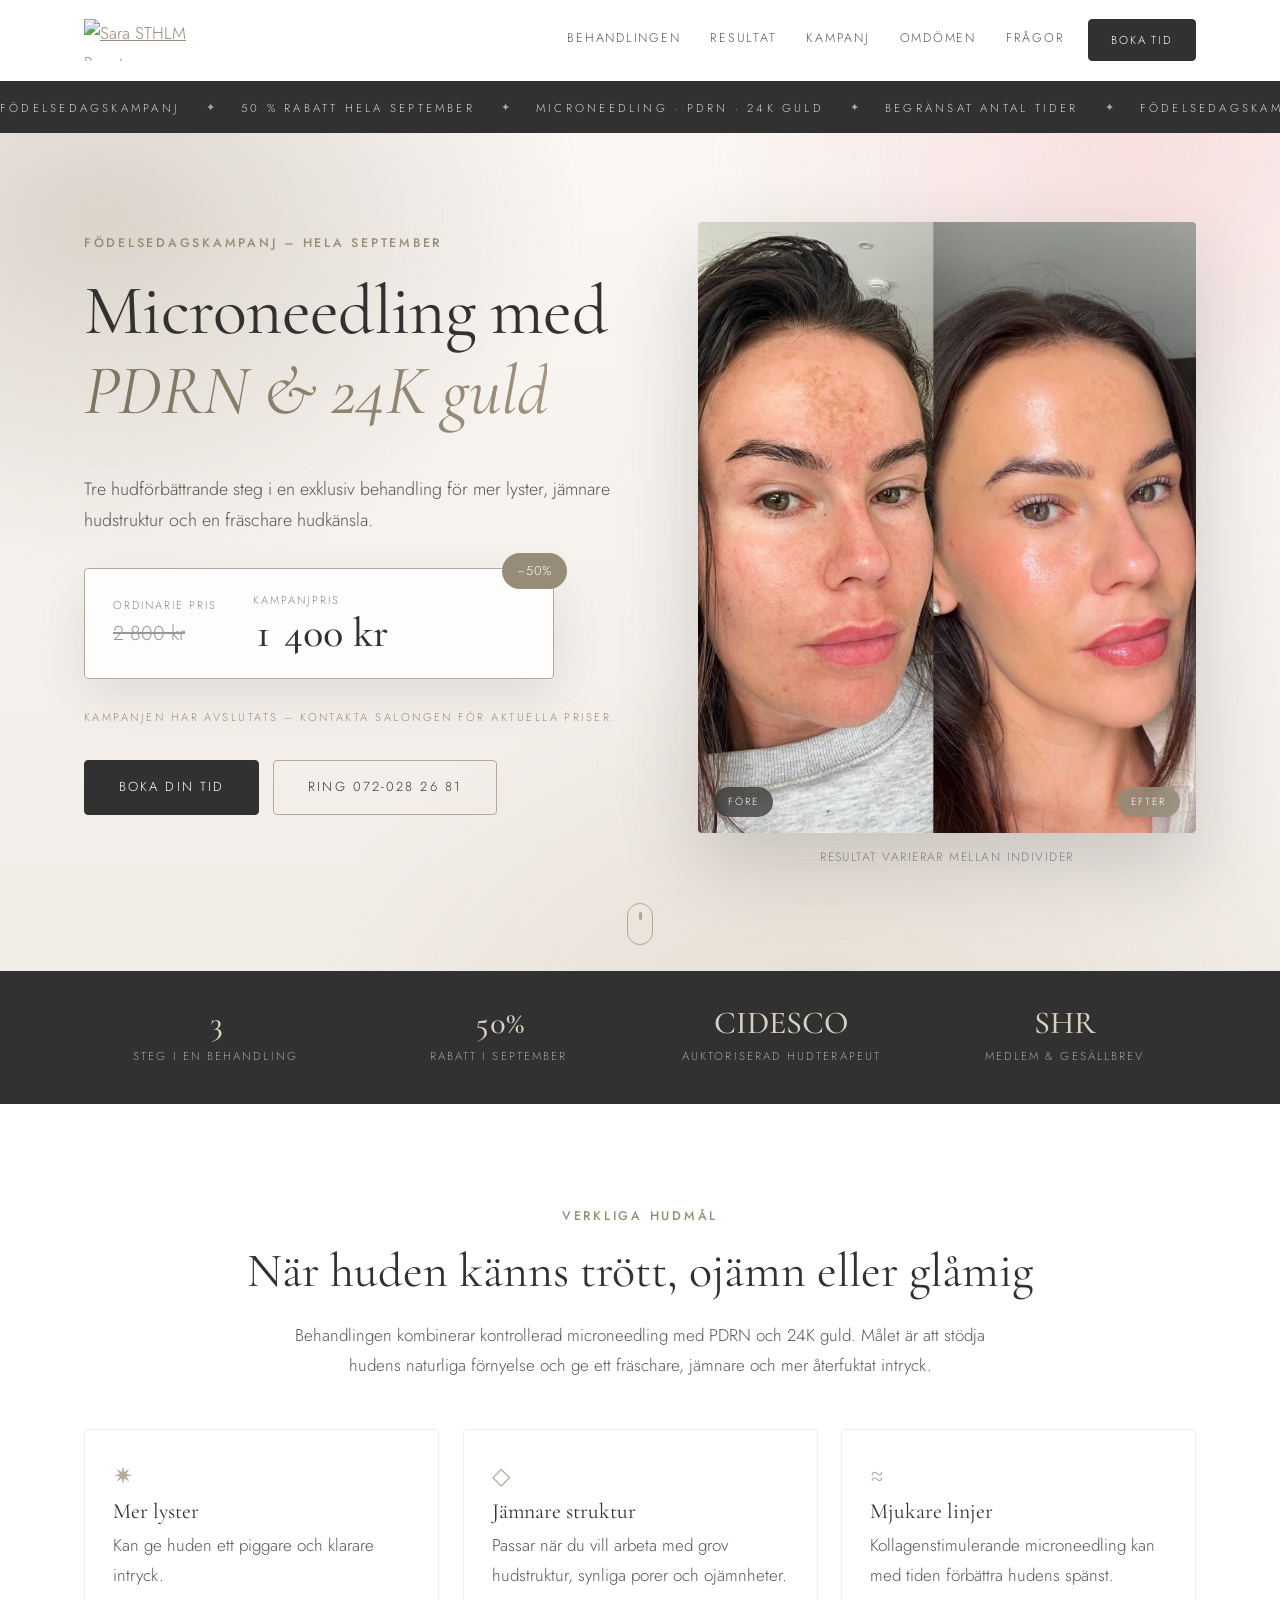
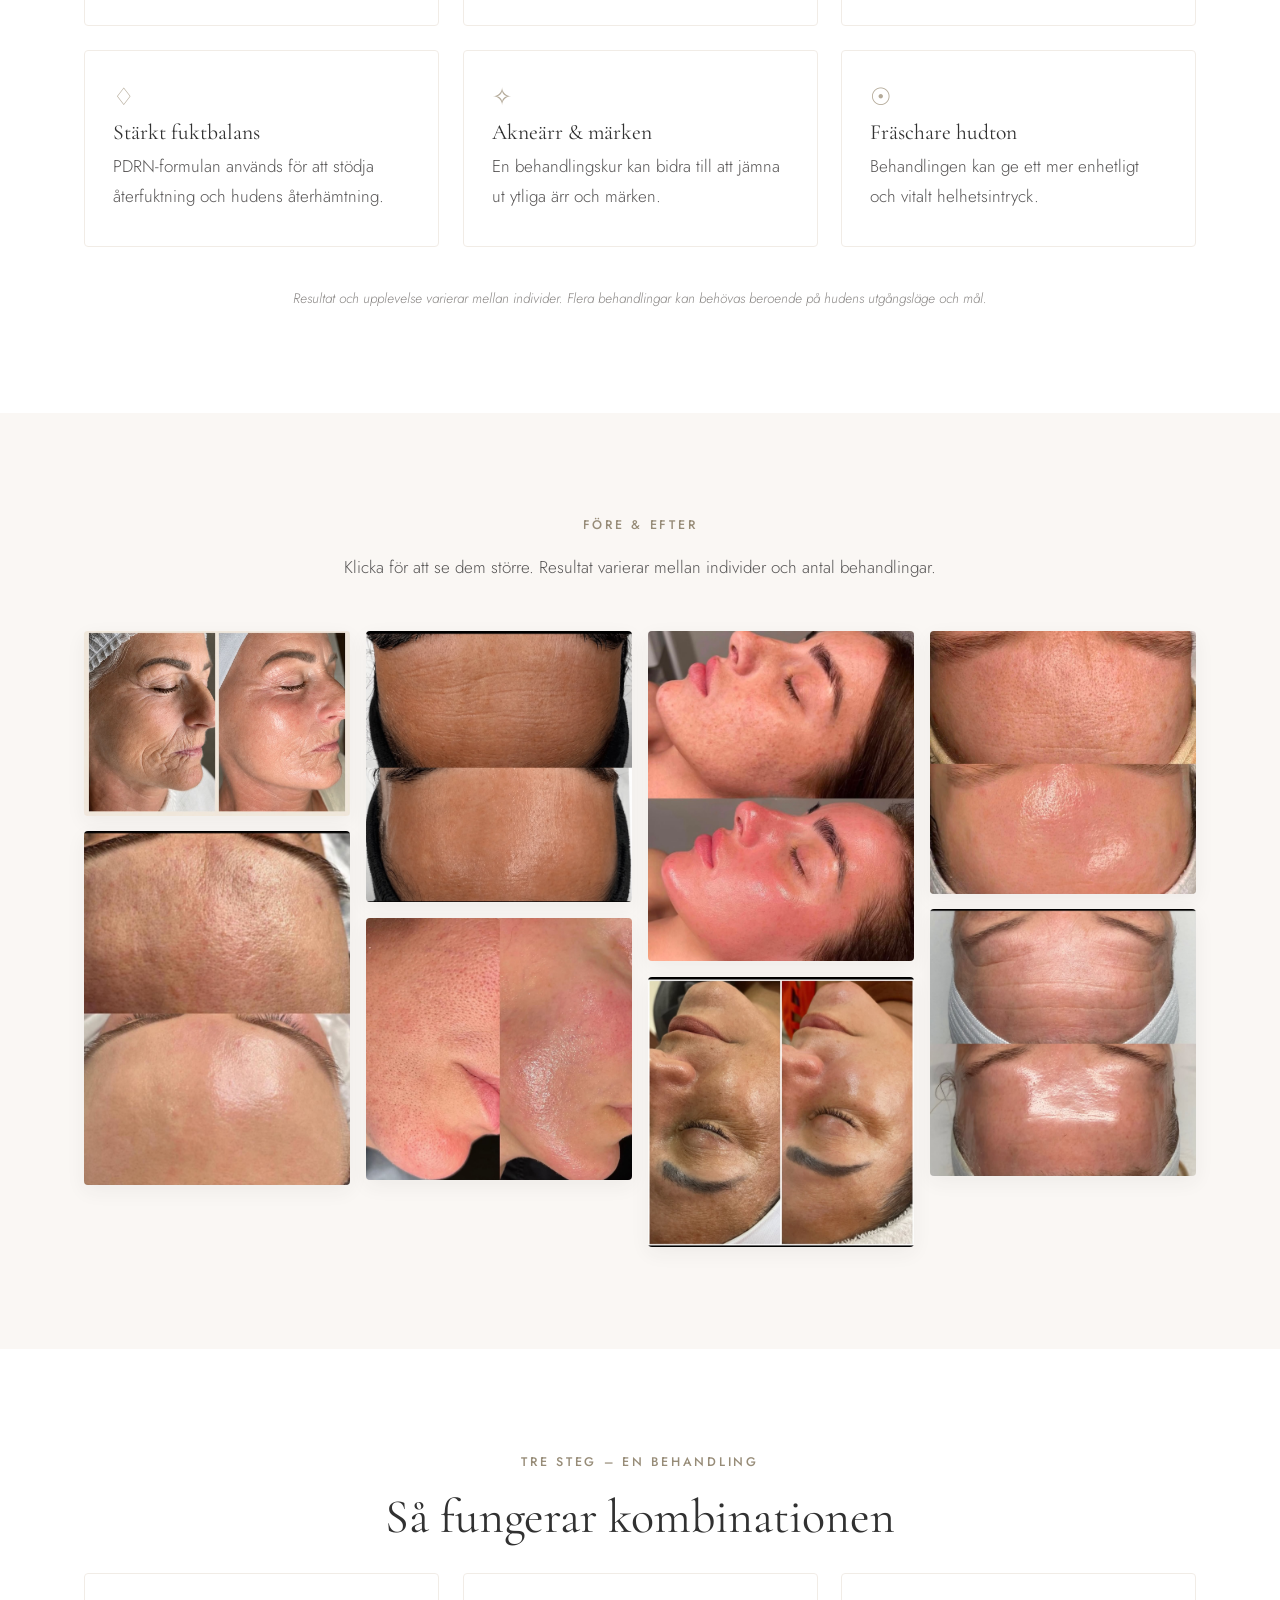
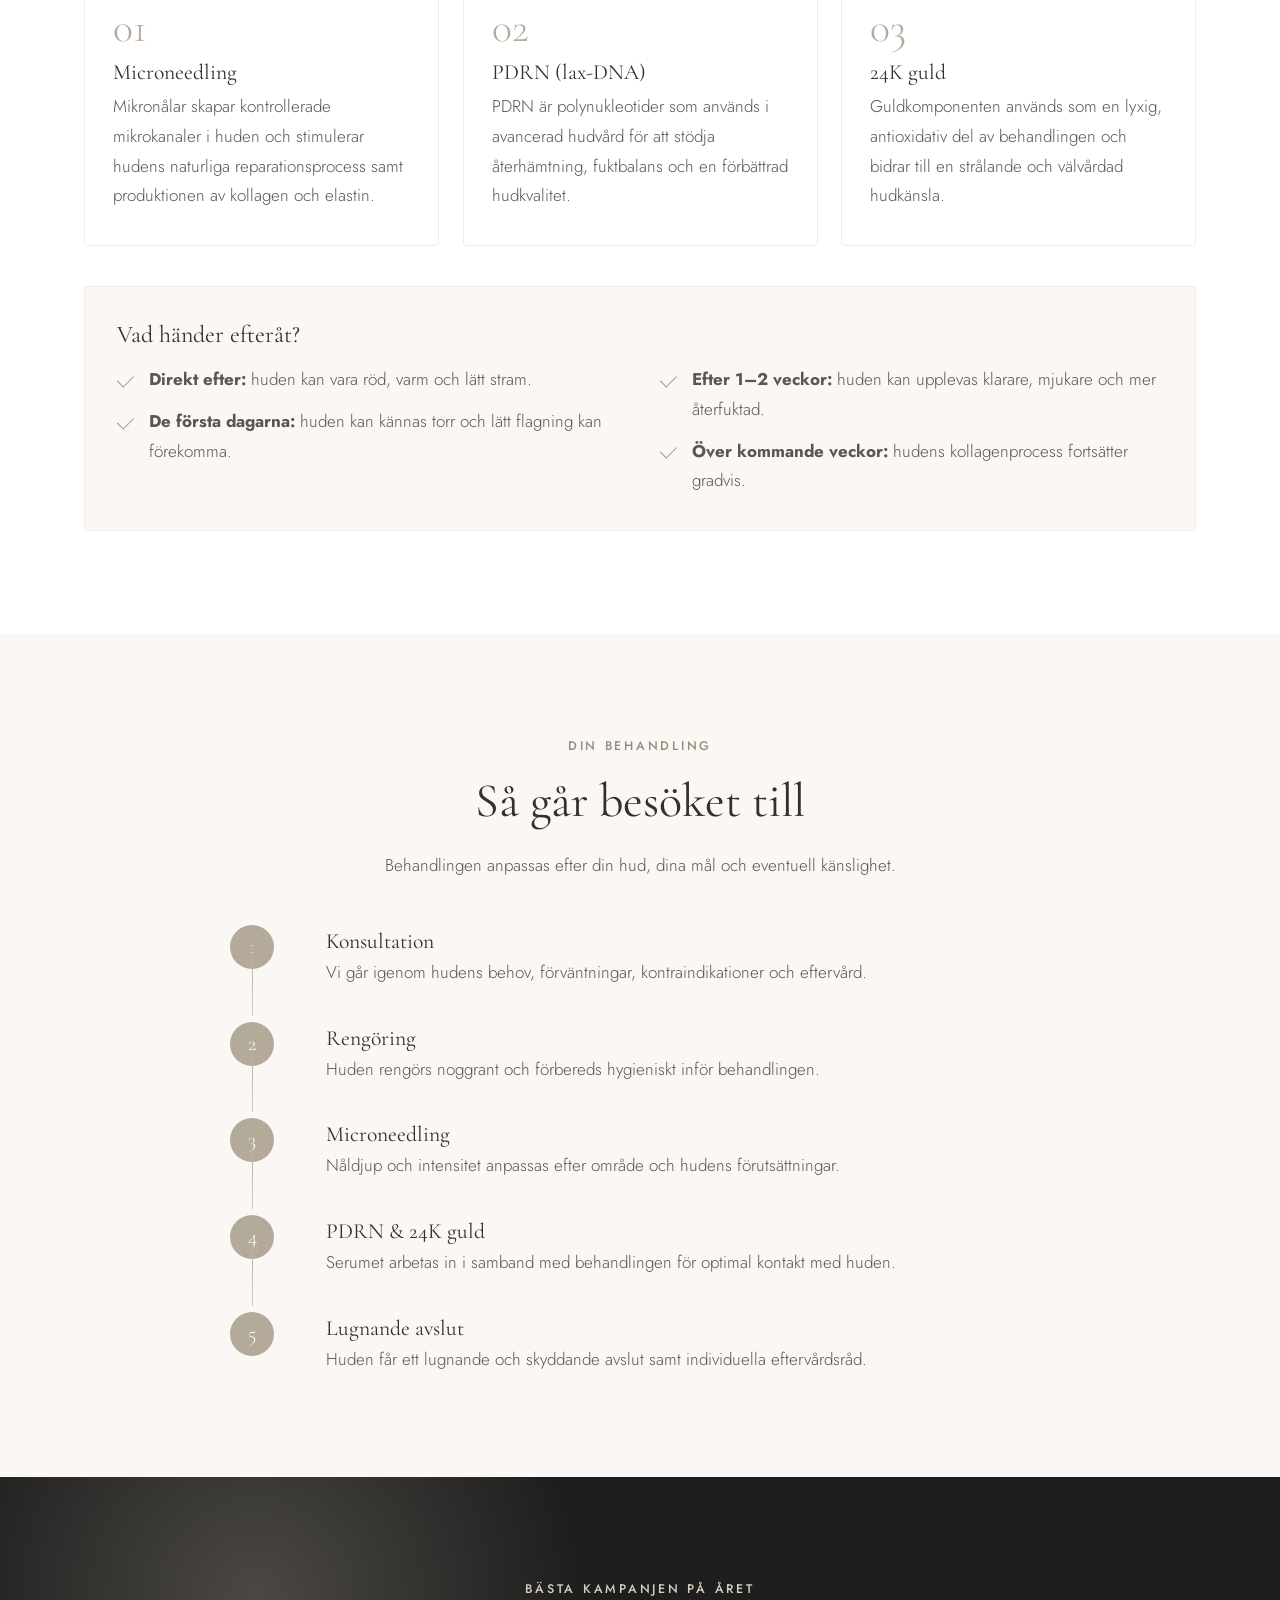
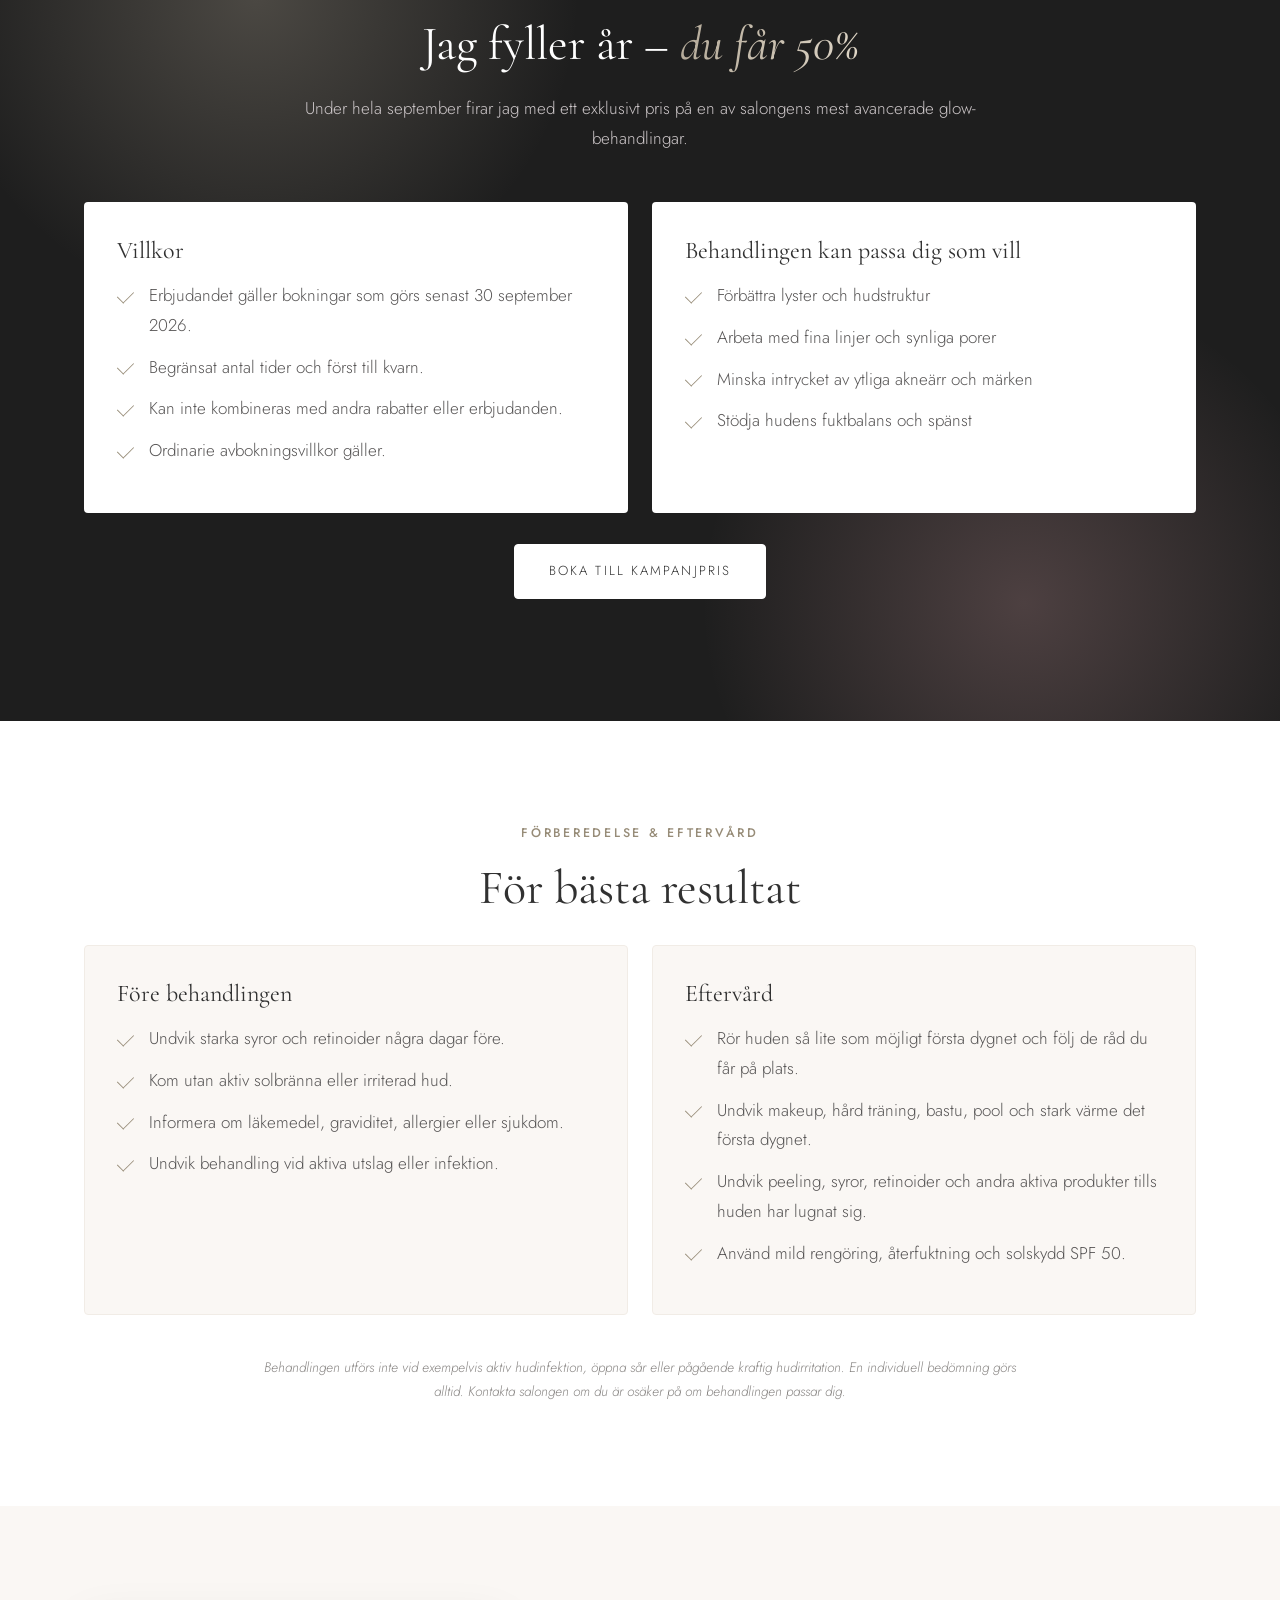
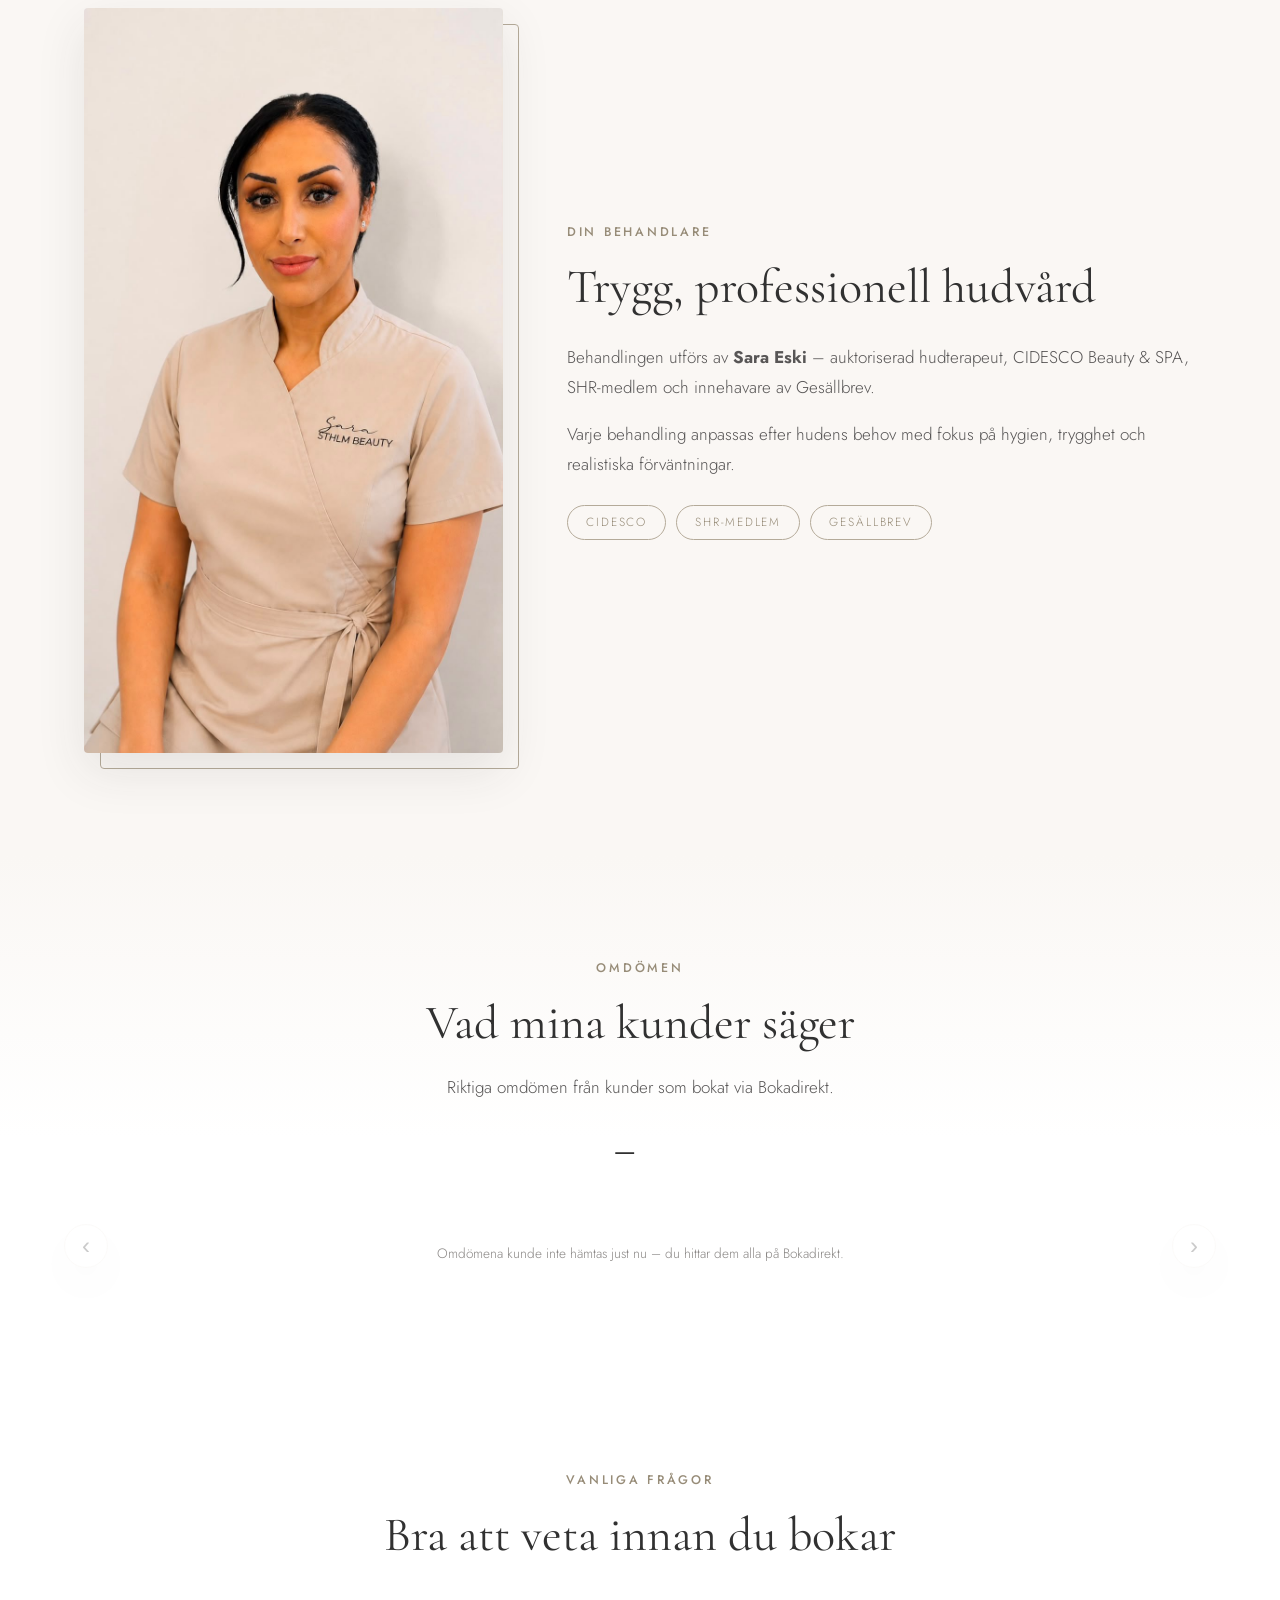
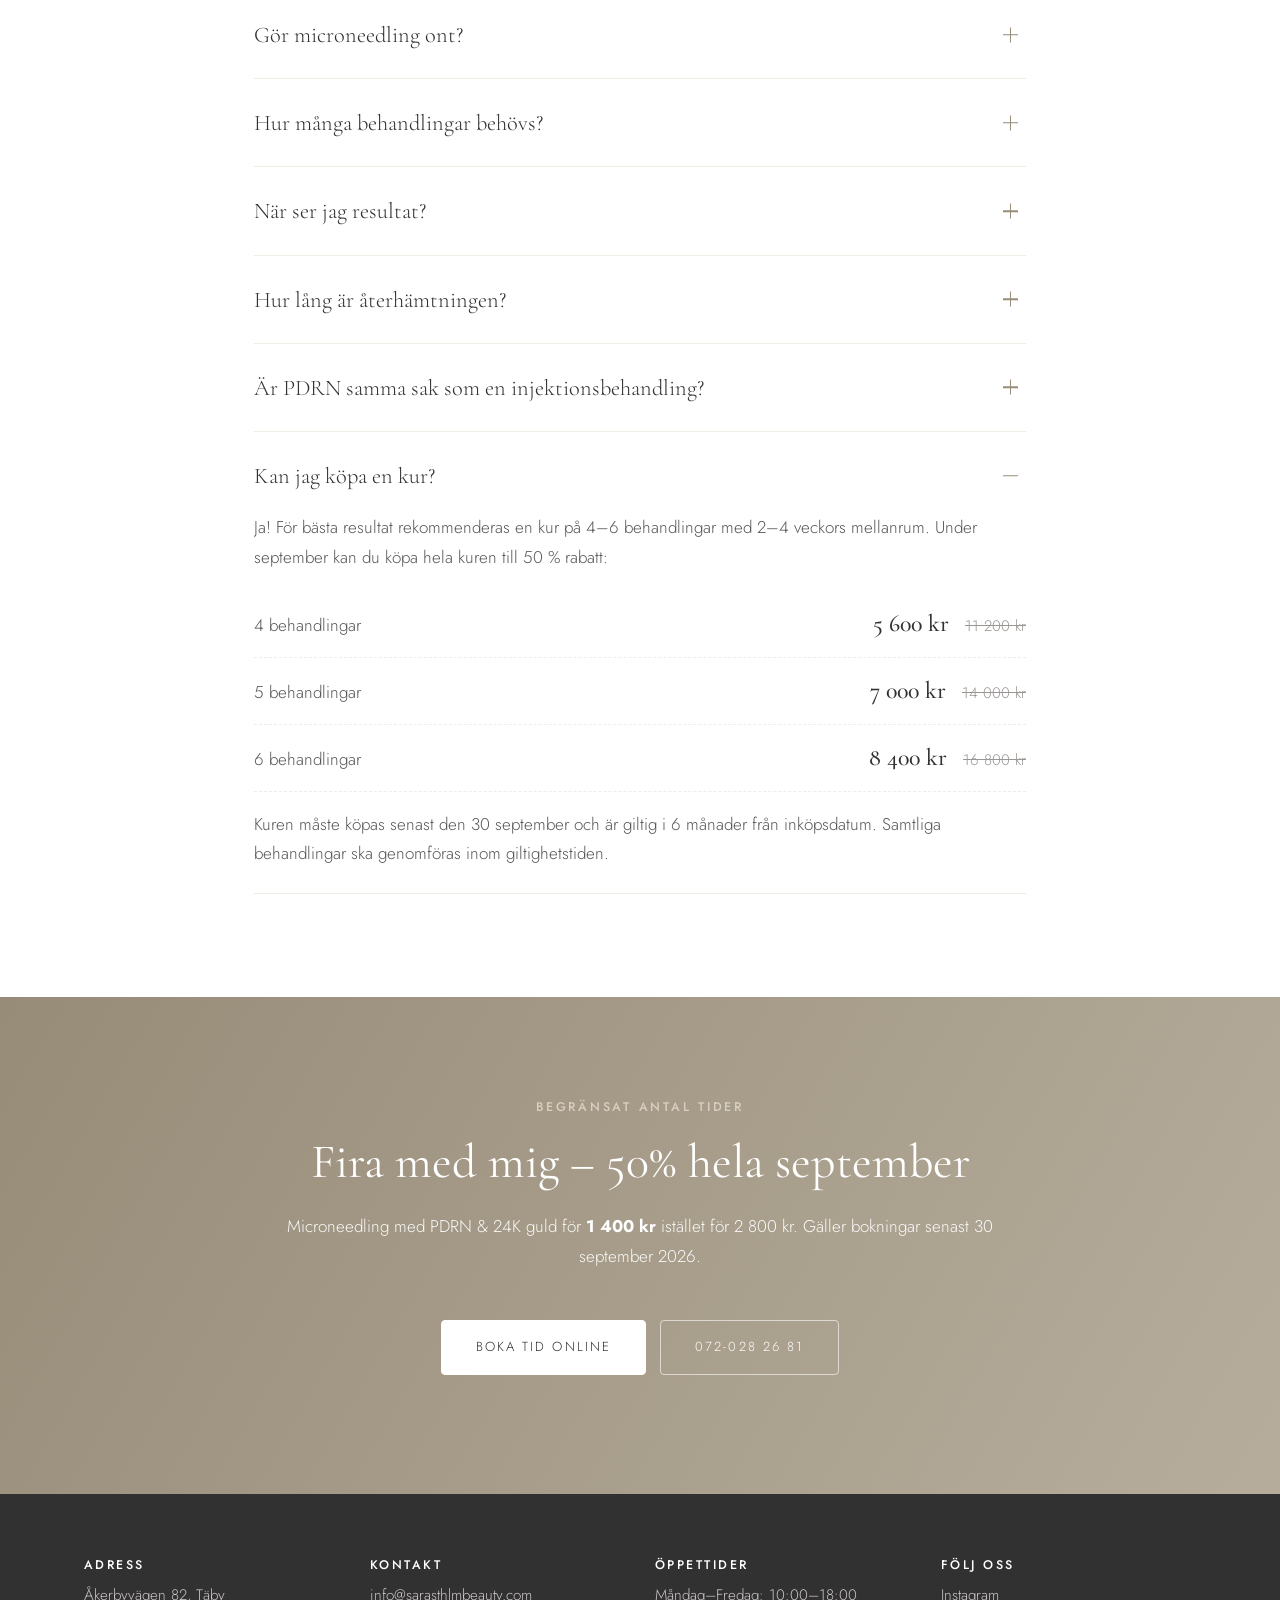
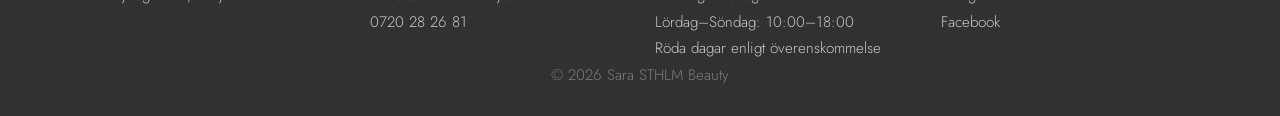
==== commit 83319be9: "Remove heading from results section in index.html" ====
--- a/index.html
+++ b/index.html
@@ -158,7 +158,6 @@
 <section class="section section-alt" id="resultat">
   <div class="wrap">
     <span class="eyebrow center" data-reveal>Före &amp; efter</span>
-    <h2 class="center" data-reveal data-reveal-delay="60">Resultat från salongen</h2>
     <p class="intro center" data-reveal data-reveal-delay="120">Klicka för att se dem större. Resultat varierar mellan individer och antal behandlingar.</p>
 
     <div class="gallery" id="gallery">
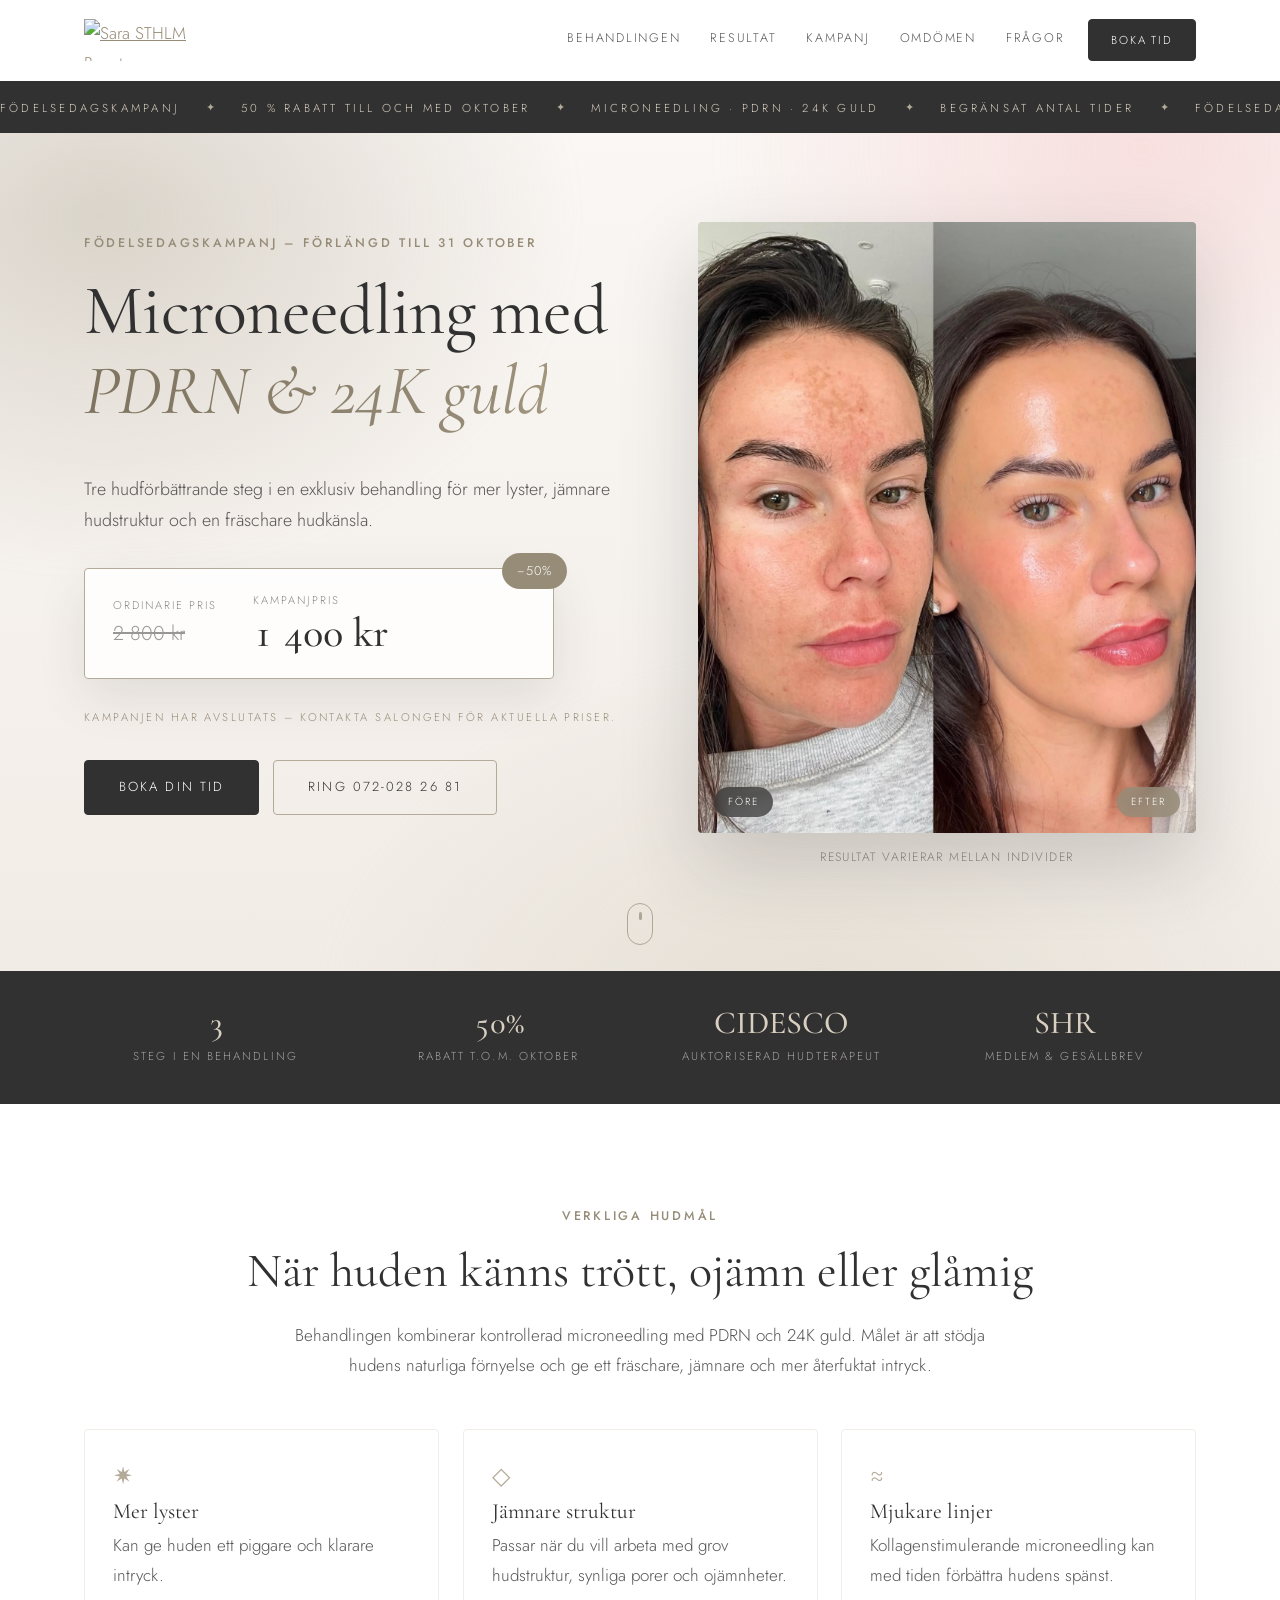
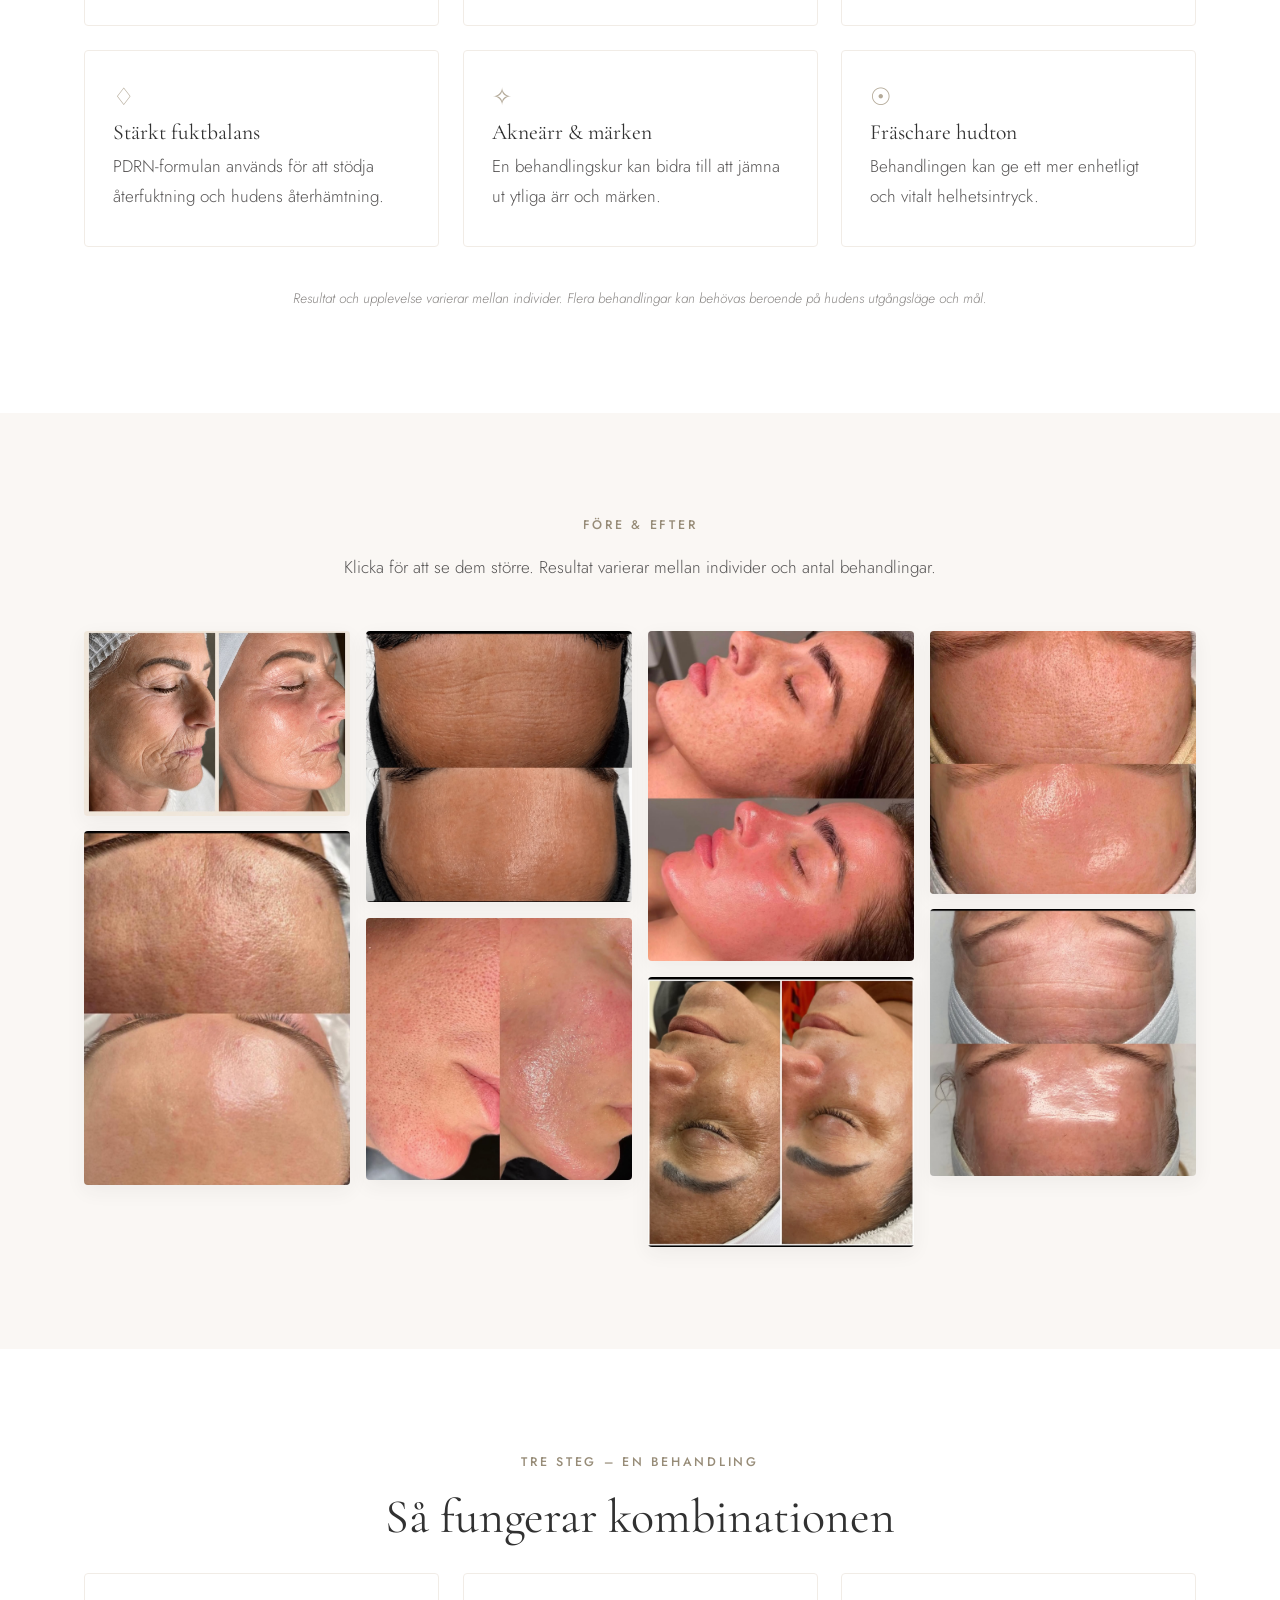
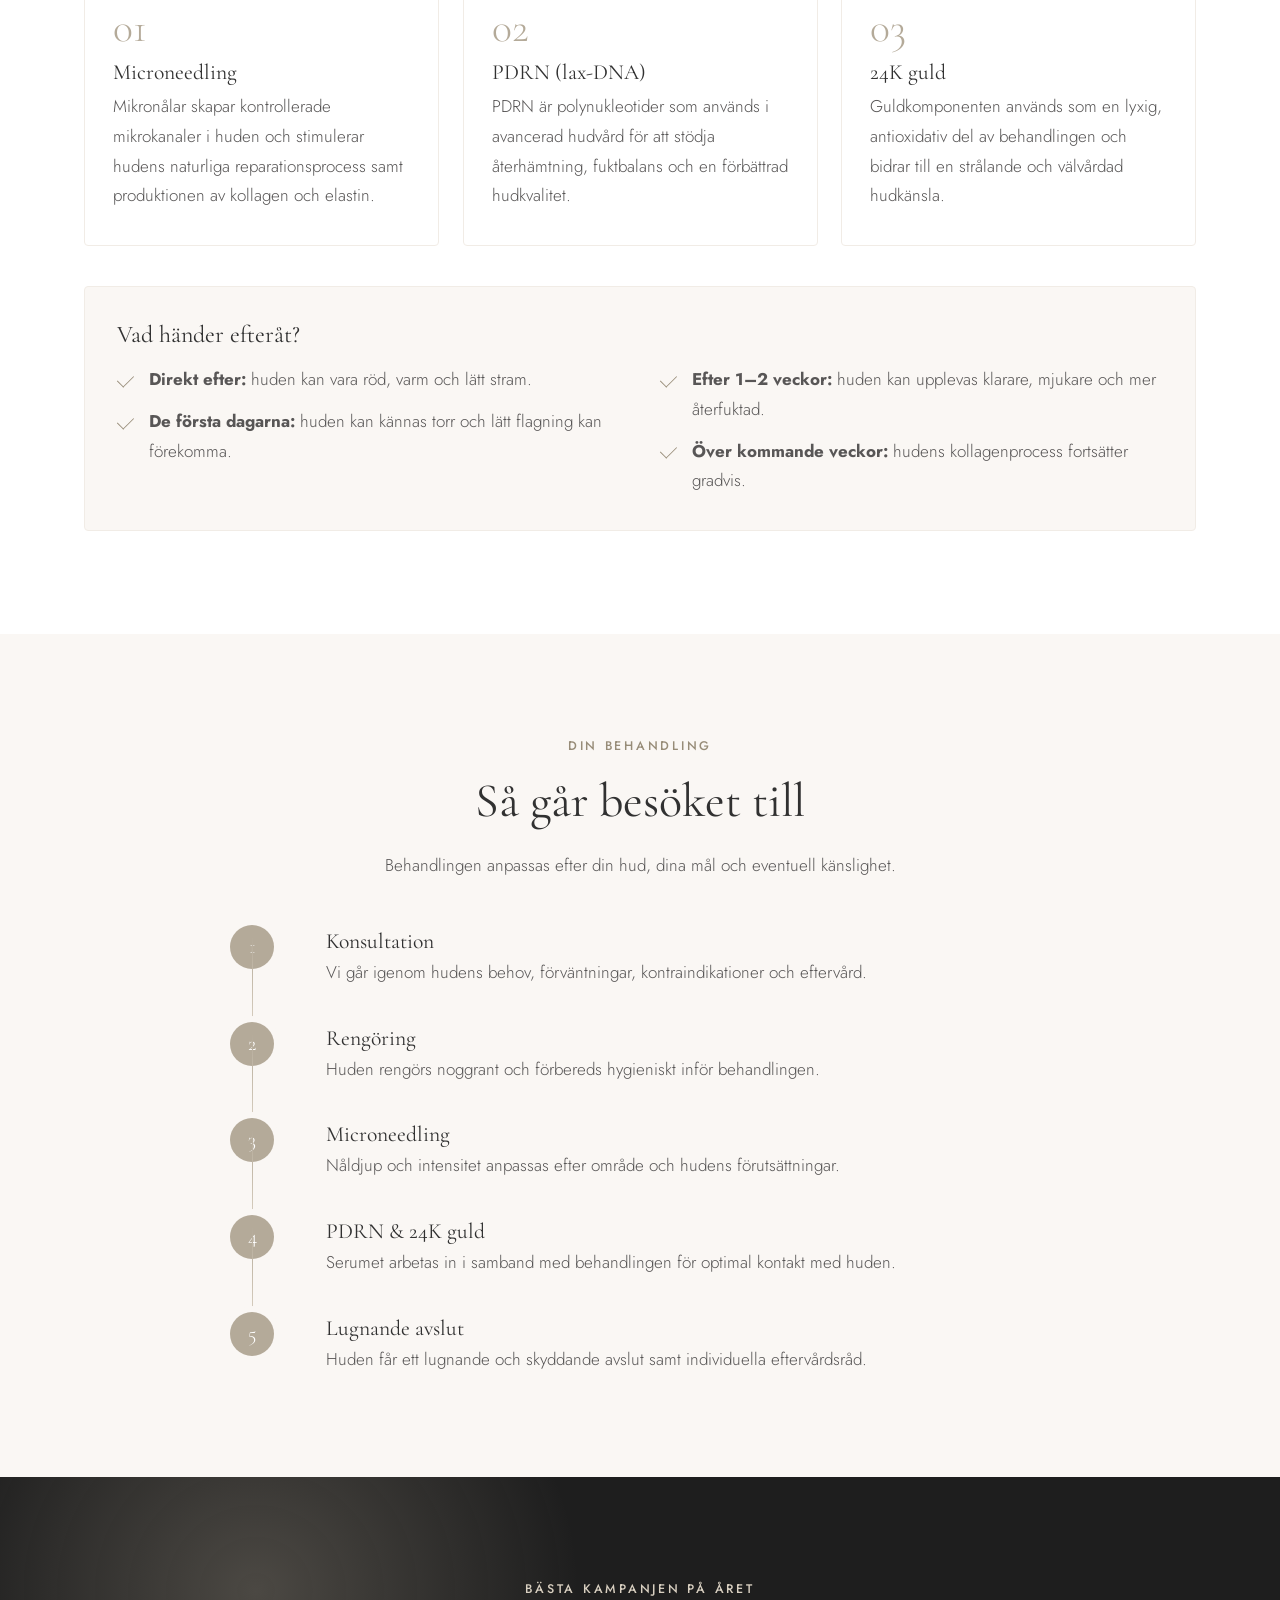
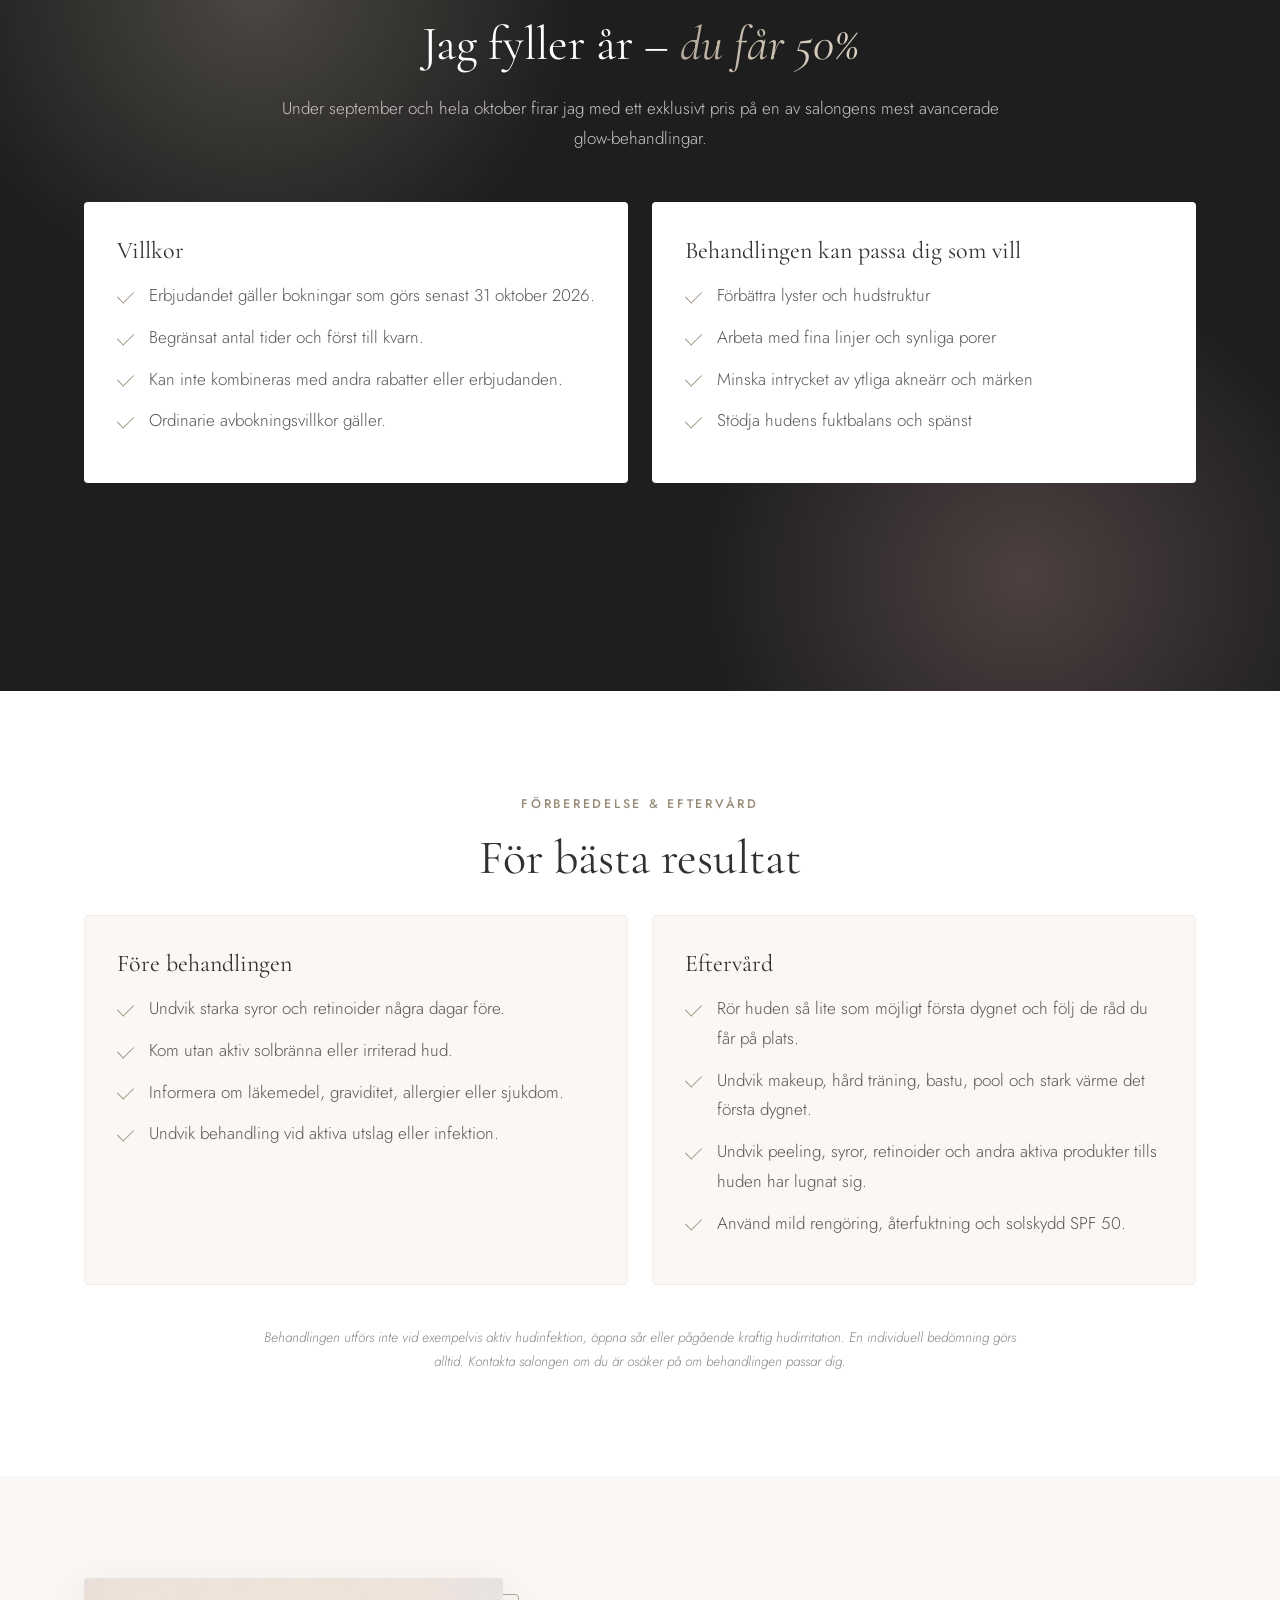
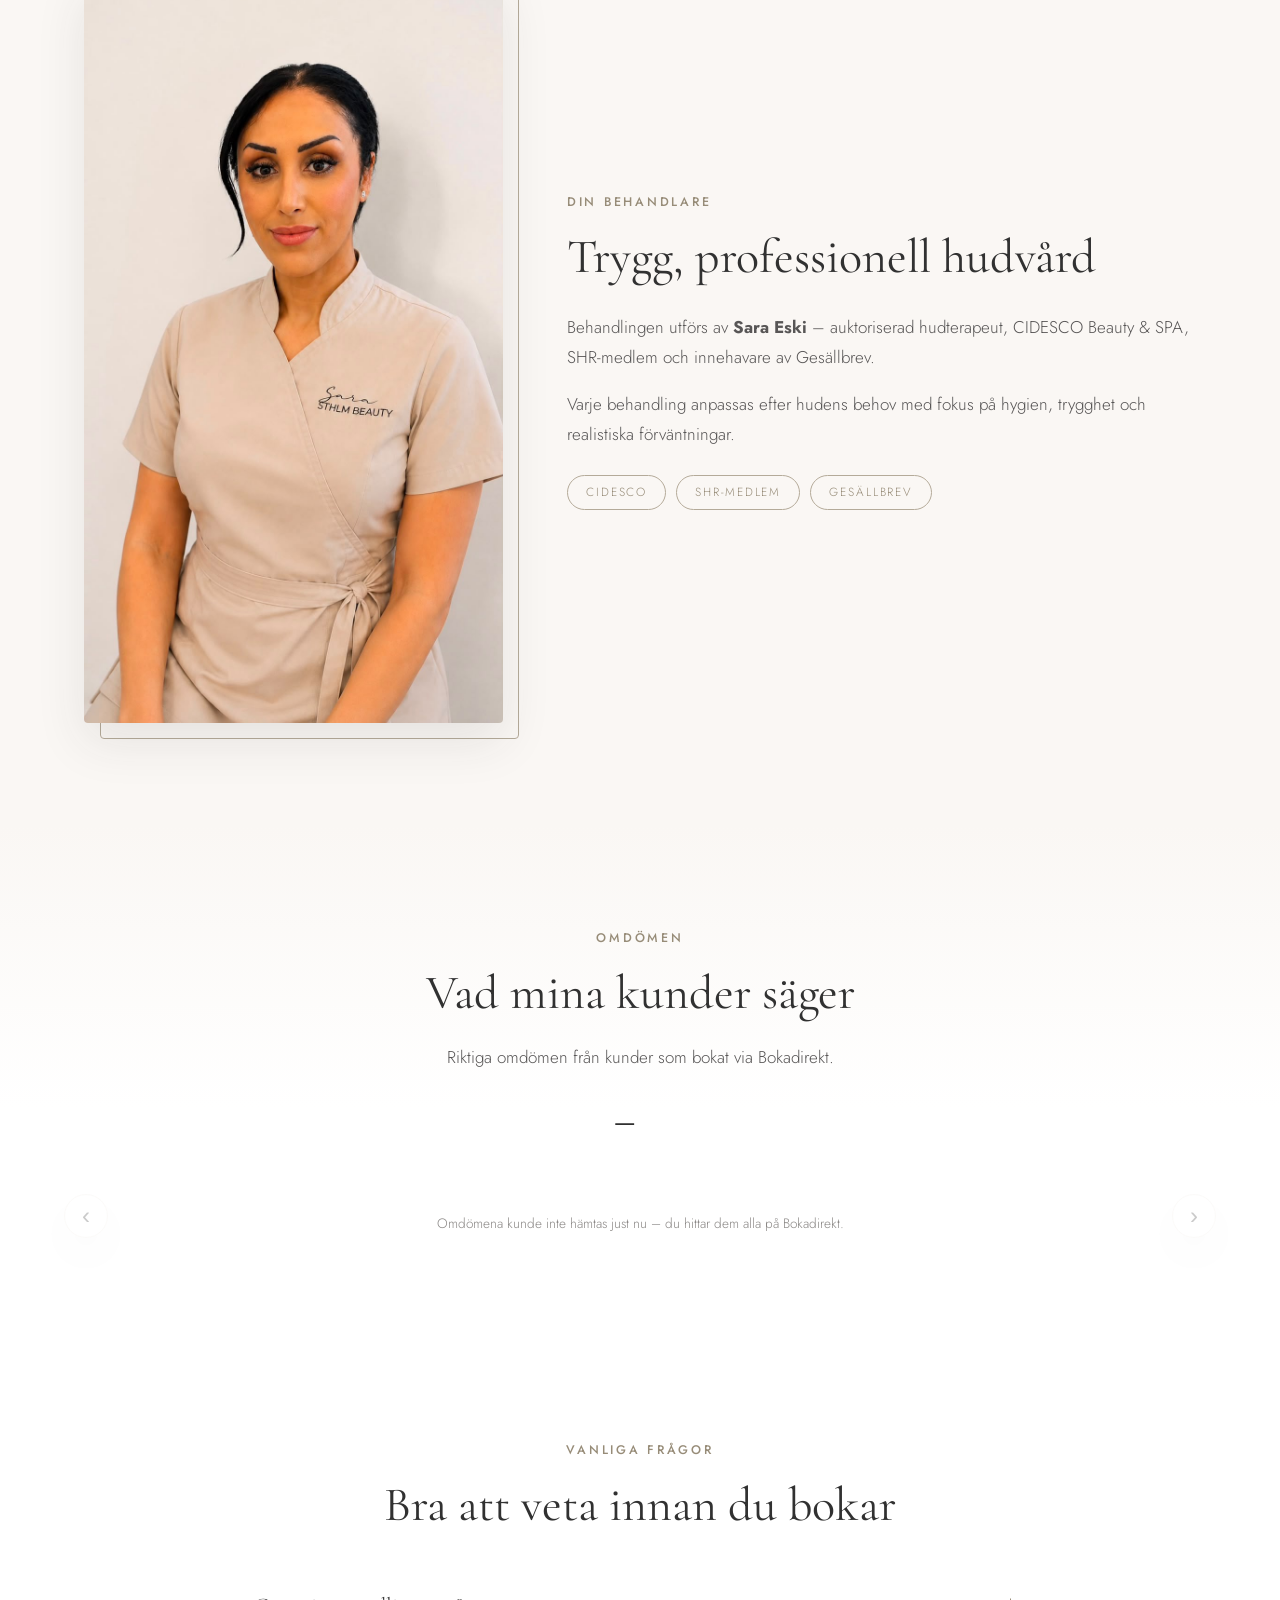
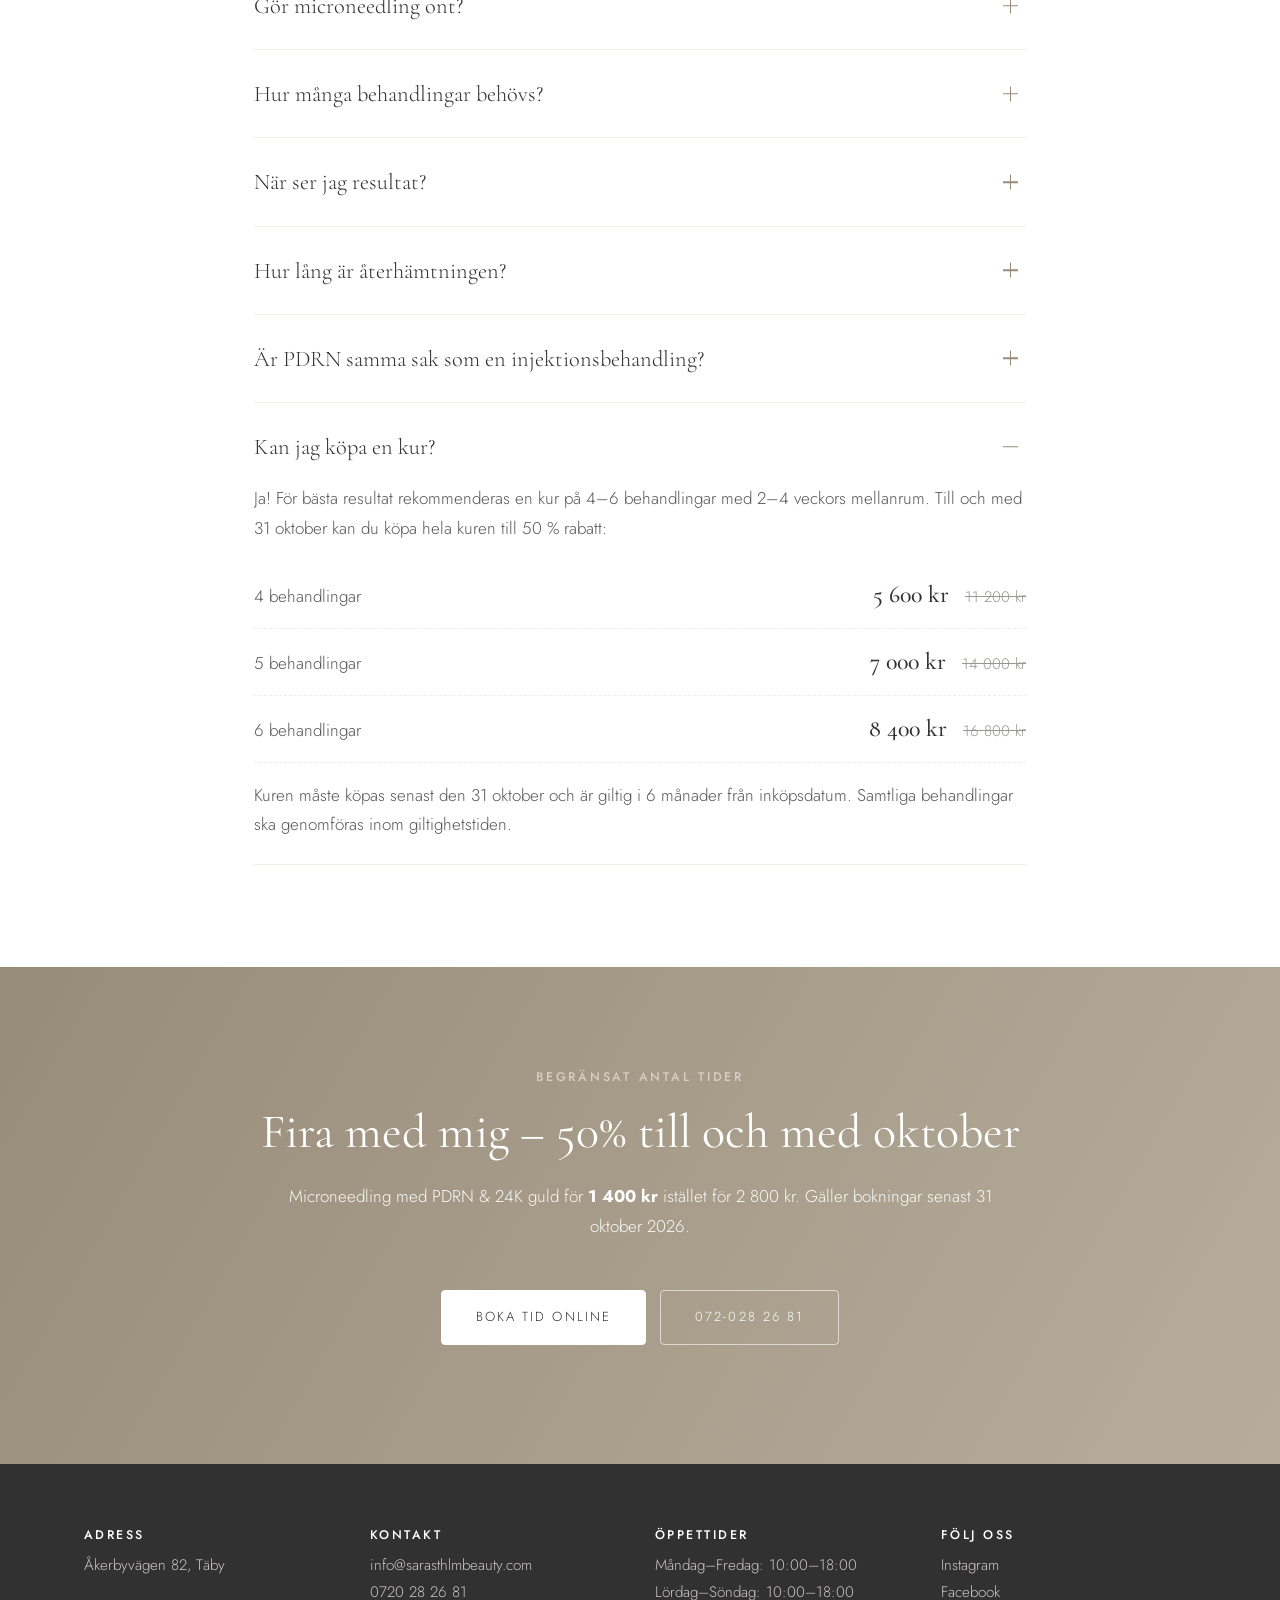
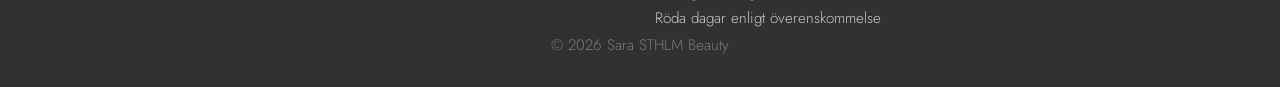
==== commit 26017c24: "change to october" ====
--- a/index.html
+++ b/index.html
@@ -3,10 +3,10 @@
 <head>
 <meta charset="UTF-8">
 <meta name="viewport" content="width=device-width, initial-scale=1">
-<title>Microneedling med PDRN &amp; 24K guld – 50% i september | Sara STHLM Beauty</title>
-<meta name="description" content="Födelsedagskampanj hela september: Microneedling med PDRN &amp; 24K guld för 1 400 kr istället för 2 800 kr. Boka hos Sara STHLM Beauty i Täby.">
+<title>Microneedling med PDRN &amp; 24K guld – 50% t.o.m. oktober | Sara STHLM Beauty</title>
+<meta name="description" content="Födelsedagskampanj till och med 31 oktober: Microneedling med PDRN &amp; 24K guld för 1 400 kr istället för 2 800 kr. Boka hos Sara STHLM Beauty i Täby.">
 <meta name="theme-color" content="#313131">
-<meta property="og:title" content="Microneedling med PDRN &amp; 24K guld – 50% i september">
+<meta property="og:title" content="Microneedling med PDRN &amp; 24K guld – 50% t.o.m. oktober">
 <meta property="og:description" content="Tre hudförbättrande steg i en exklusiv behandling. Kampanjpris 1 400 kr (ord. 2 800 kr).">
 <meta property="og:image" content="Images/IMG-20260825-WA0004.jpg">
 <meta property="og:type" content="website">
@@ -39,8 +39,8 @@
 
 <div class="ticker" aria-hidden="true">
   <div class="ticker-track">
-    <span>Födelsedagskampanj</span><i>✦</i><span>50 % rabatt hela september</span><i>✦</i><span>Microneedling · PDRN · 24K guld</span><i>✦</i><span>Begränsat antal tider</span><i>✦</i>
-    <span>Födelsedagskampanj</span><i>✦</i><span>50 % rabatt hela september</span><i>✦</i><span>Microneedling · PDRN · 24K guld</span><i>✦</i><span>Begränsat antal tider</span><i>✦</i>
+    <span>Födelsedagskampanj</span><i>✦</i><span>50 % rabatt till och med oktober</span><i>✦</i><span>Microneedling · PDRN · 24K guld</span><i>✦</i><span>Begränsat antal tider</span><i>✦</i>
+    <span>Födelsedagskampanj</span><i>✦</i><span>50 % rabatt till och med oktober</span><i>✦</i><span>Microneedling · PDRN · 24K guld</span><i>✦</i><span>Begränsat antal tider</span><i>✦</i>
   </div>
 </div>
 
@@ -50,7 +50,7 @@
   <div class="hero-sparkles" aria-hidden="true"></div>
   <div class="wrap hero-inner">
     <div class="hero-copy">
-      <span class="eyebrow" data-reveal>Födelsedagskampanj – hela september</span>
+      <span class="eyebrow" data-reveal>Födelsedagskampanj – förlängd till 31 oktober</span>
       <h1 data-reveal data-reveal-delay="80">
         <span class="line">Microneedling med</span>
         <span class="line"><em class="shimmer">PDRN &amp; 24K guld</em></span>
@@ -69,7 +69,7 @@
         <div class="price-badge">&minus;50%</div>
       </div>
 
-      <div class="countdown" data-reveal data-reveal-delay="300" data-deadline="2026-09-30T23:59:59">
+      <div class="countdown" data-reveal data-reveal-delay="300" data-deadline="2026-10-31T23:59:59">
         <p class="countdown-label">Kampanjen slutar om</p>
         <div class="countdown-units">
           <div class="unit"><strong data-cd="days">–</strong><span>dagar</span></div>
@@ -84,7 +84,7 @@
         <a class="btn btn-ghost" href="tel:0720282681">Ring 072-028 26 81</a>
       </div>
 
-      <p class="fineprint" data-reveal data-reveal-delay="420">Begränsat antal tider. Kampanjpriset gäller bokningar som görs senast 30 september 2026.</p>
+      <p class="fineprint" data-reveal data-reveal-delay="420">Begränsat antal tider. Kampanjpriset gäller bokningar som görs senast 31 oktober 2026.</p>
     </div>
 
     <figure class="hero-img" data-reveal="right" data-tilt>
@@ -104,7 +104,7 @@
 <section class="trustbar">
   <div class="wrap trustbar-inner">
     <div data-reveal><strong data-count-to="3">3</strong><span>steg i en behandling</span></div>
-    <div data-reveal data-reveal-delay="80"><strong data-count-to="50" data-count-suffix="%">50%</strong><span>rabatt i september</span></div>
+    <div data-reveal data-reveal-delay="80"><strong data-count-to="50" data-count-suffix="%">50%</strong><span>rabatt t.o.m. oktober</span></div>
     <div data-reveal data-reveal-delay="160"><strong>CIDESCO</strong><span>auktoriserad hudterapeut</span></div>
     <div data-reveal data-reveal-delay="240"><strong>SHR</strong><span>medlem &amp; gesällbrev</span></div>
   </div>
@@ -287,13 +287,13 @@
   <div class="wrap">
     <span class="eyebrow center light" data-reveal>Bästa kampanjen på året</span>
     <h2 class="center" data-reveal data-reveal-delay="60">Jag fyller år – <em class="shimmer">du får 50%</em></h2>
-    <p class="intro center" data-reveal data-reveal-delay="120">Under hela september firar jag med ett exklusivt pris på en av salongens mest avancerade glow-behandlingar.</p>
+    <p class="intro center" data-reveal data-reveal-delay="120">Under september och hela oktober firar jag med ett exklusivt pris på en av salongens mest avancerade glow-behandlingar.</p>
 
     <div class="grid grid-2">
       <div class="panel panel-light" data-reveal="left">
         <h3 class="panel-title">Villkor</h3>
         <ul class="checklist">
-          <li>Erbjudandet gäller bokningar som görs senast 30 september 2026.</li>
+          <li>Erbjudandet gäller bokningar som görs senast 31 oktober 2026.</li>
           <li>Begränsat antal tider och först till kvarn.</li>
           <li>Kan inte kombineras med andra rabatter eller erbjudanden.</li>
           <li>Ordinarie avbokningsvillkor gäller.</li>
@@ -430,13 +430,13 @@
       <details open>
         <summary>Kan jag köpa en kur?</summary>
         <div class="faq-body">
-          <p>Ja! För bästa resultat rekommenderas en kur på 4–6 behandlingar med 2–4 veckors mellanrum. Under september kan du köpa hela kuren till 50 % rabatt:</p>
+          <p>Ja! För bästa resultat rekommenderas en kur på 4–6 behandlingar med 2–4 veckors mellanrum. Till och med 31 oktober kan du köpa hela kuren till 50 % rabatt:</p>
           <div class="kur-table">
             <div class="kur-row"><span>4 behandlingar</span><strong>5 600 kr</strong><s>11 200 kr</s></div>
             <div class="kur-row"><span>5 behandlingar</span><strong>7 000 kr</strong><s>14 000 kr</s></div>
             <div class="kur-row"><span>6 behandlingar</span><strong>8 400 kr</strong><s>16 800 kr</s></div>
           </div>
-          <p>Kuren måste köpas senast den 30 september och är giltig i 6 månader från inköpsdatum. Samtliga behandlingar ska genomföras inom giltighetstiden.</p>
+          <p>Kuren måste köpas senast den 31 oktober och är giltig i 6 månader från inköpsdatum. Samtliga behandlingar ska genomföras inom giltighetstiden.</p>
         </div>
       </details>
     </div>
@@ -448,8 +448,8 @@
   <div class="cta-shine" aria-hidden="true"></div>
   <div class="wrap">
     <span class="eyebrow center light" data-reveal>Begränsat antal tider</span>
-    <h2 class="center" data-reveal data-reveal-delay="60">Fira med mig – 50% hela september</h2>
-    <p class="intro center" data-reveal data-reveal-delay="120">Microneedling med PDRN &amp; 24K guld för <strong>1 400 kr</strong> istället för 2 800 kr. Gäller bokningar senast 30 september 2026.</p>
+    <h2 class="center" data-reveal data-reveal-delay="60">Fira med mig – 50% till och med oktober</h2>
+    <p class="intro center" data-reveal data-reveal-delay="120">Microneedling med PDRN &amp; 24K guld för <strong>1 400 kr</strong> istället för 2 800 kr. Gäller bokningar senast 31 oktober 2026.</p>
     <div class="cta-row center-row" data-reveal data-reveal-delay="180">
       <a class="btn btn-light btn-shine" href="https://www.bokadirekt.se/places/sara-sthlm-beauty-58093" target="_blank" rel="noopener">Boka tid online</a>
       <a class="btn btn-ghost-light" href="tel:0720282681">072-028 26 81</a>
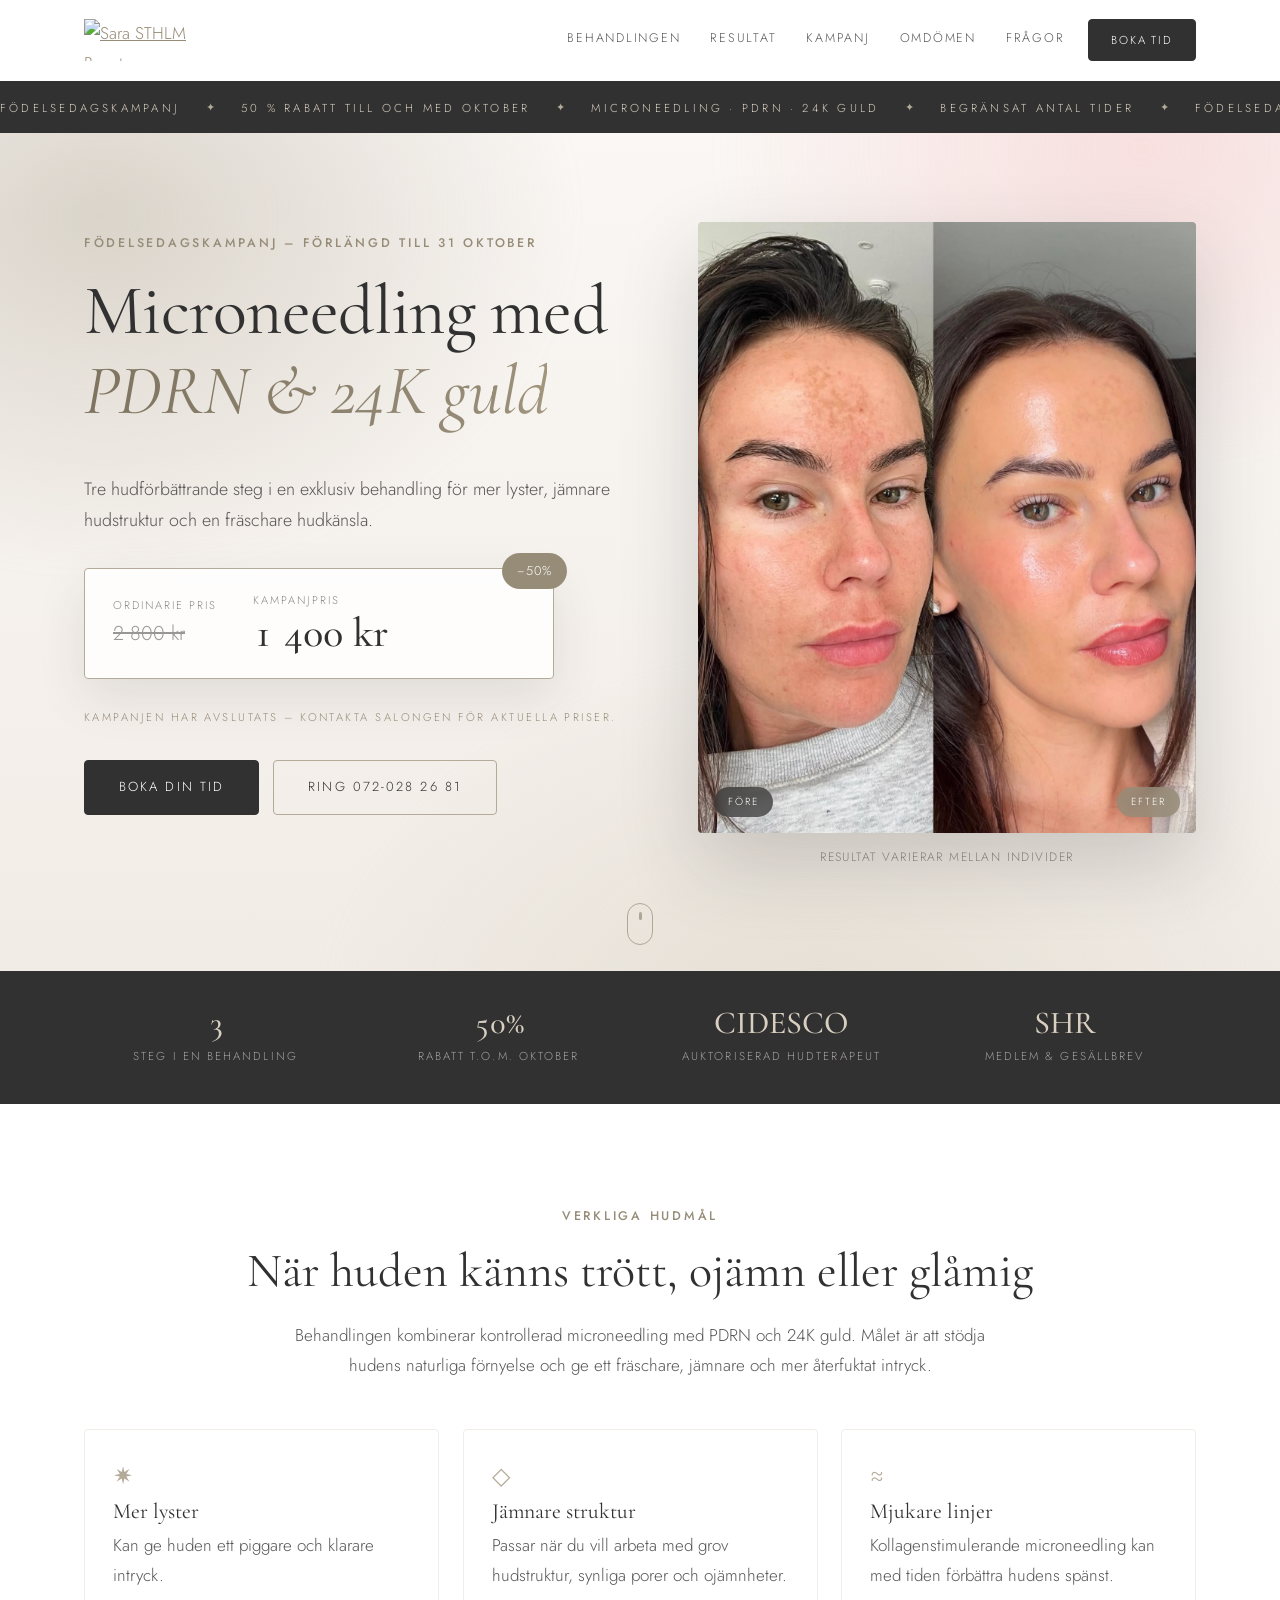
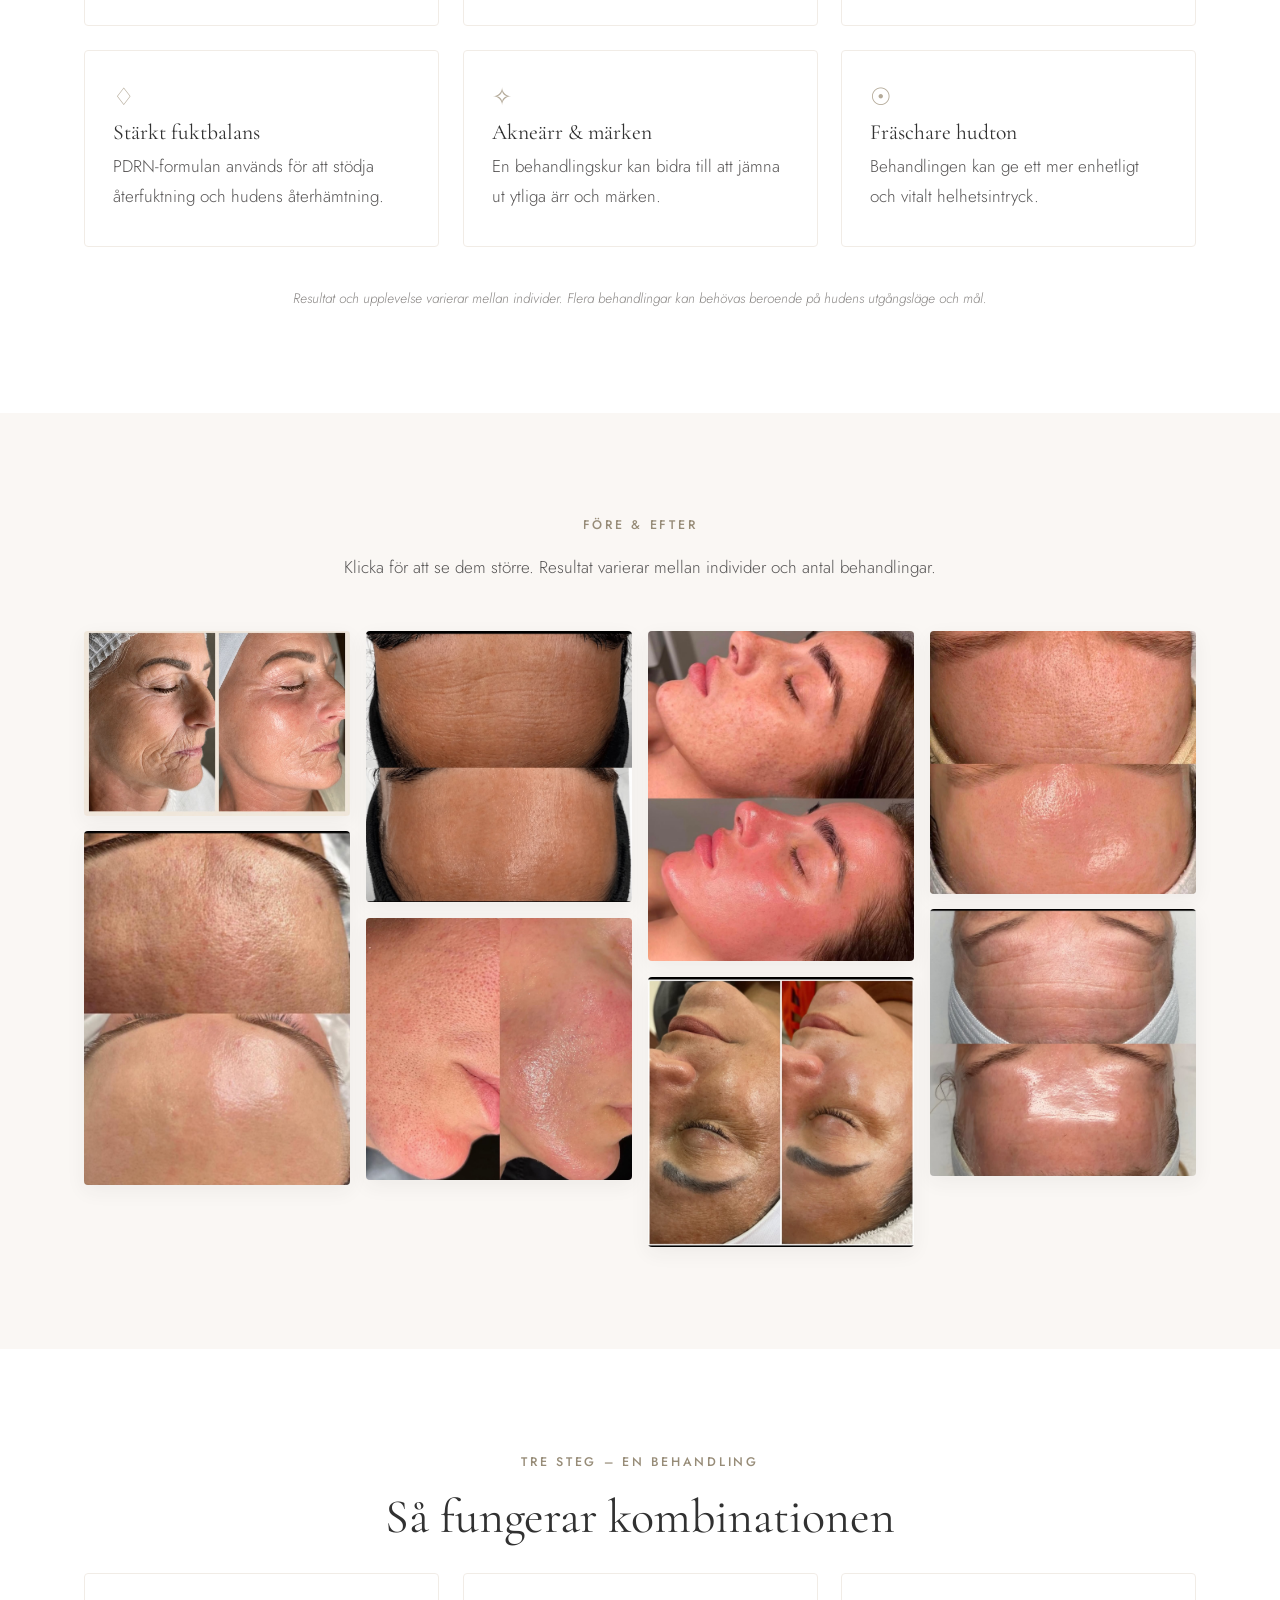
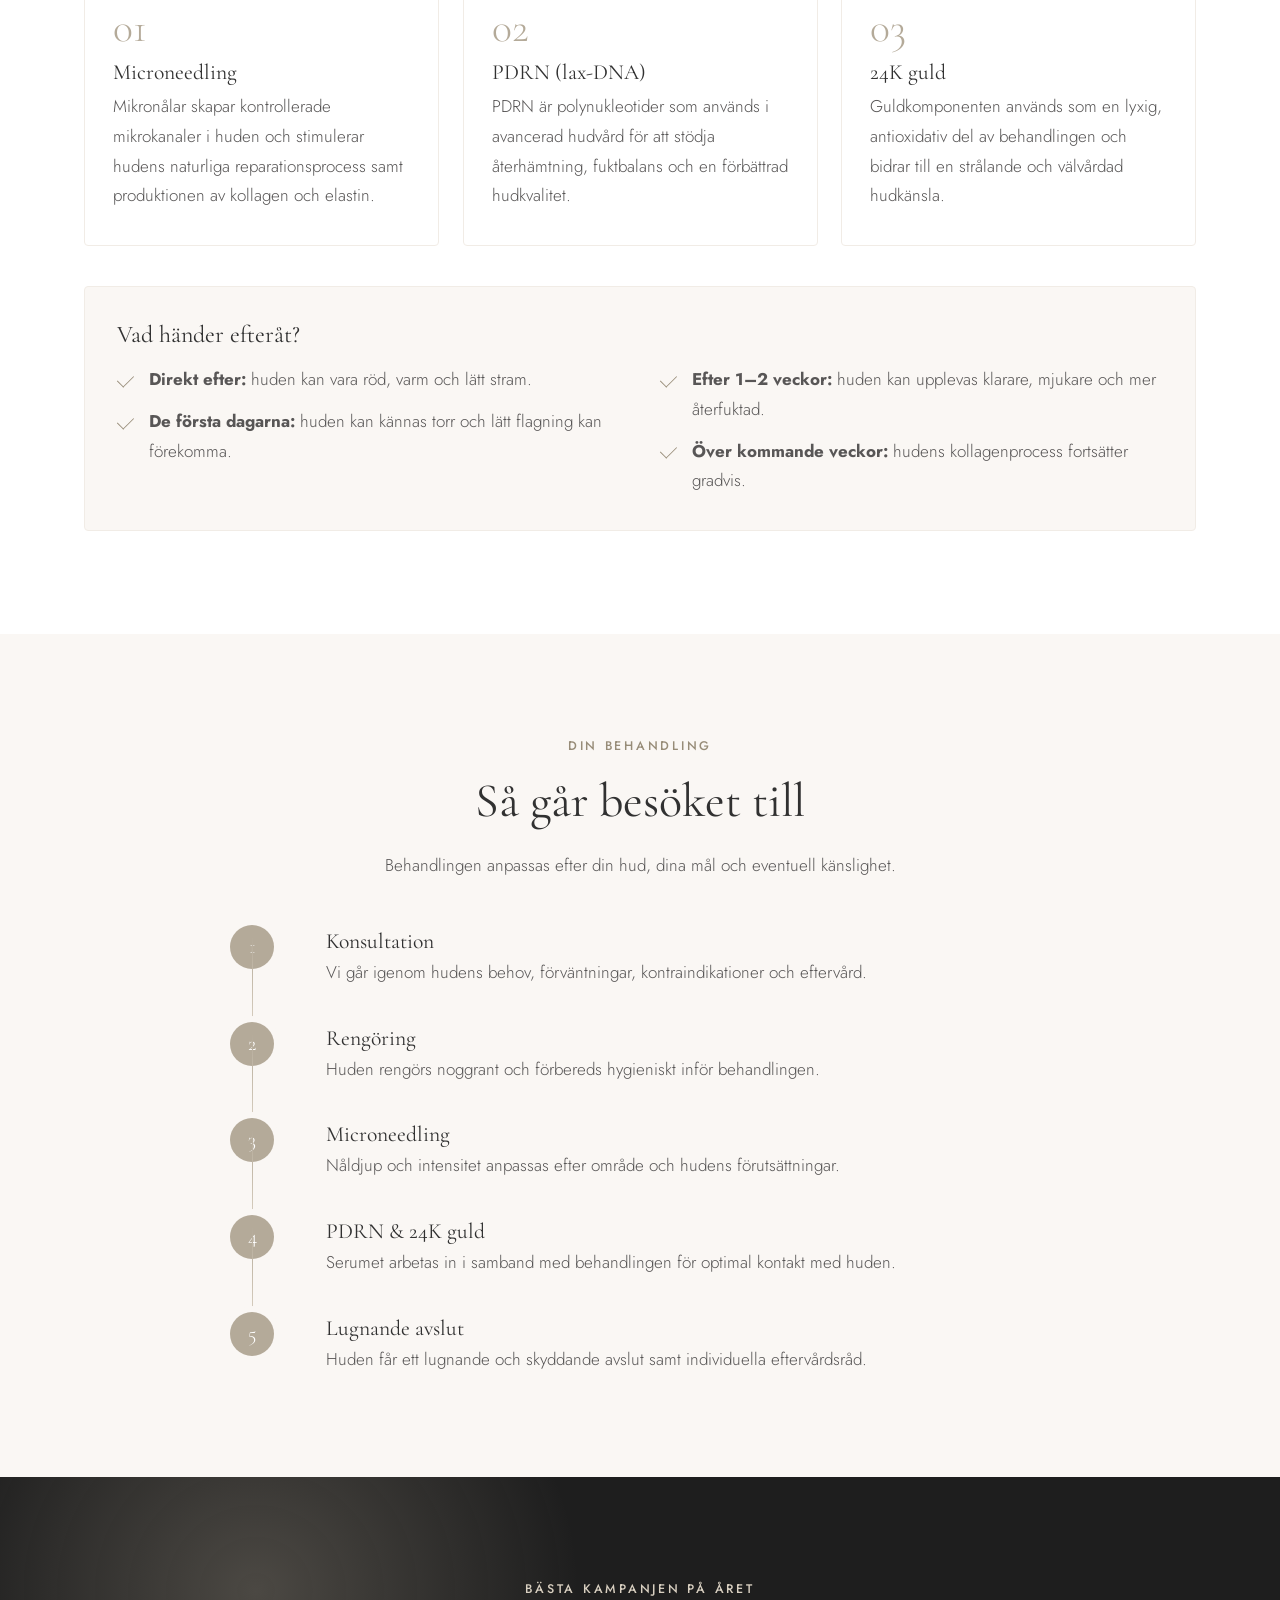
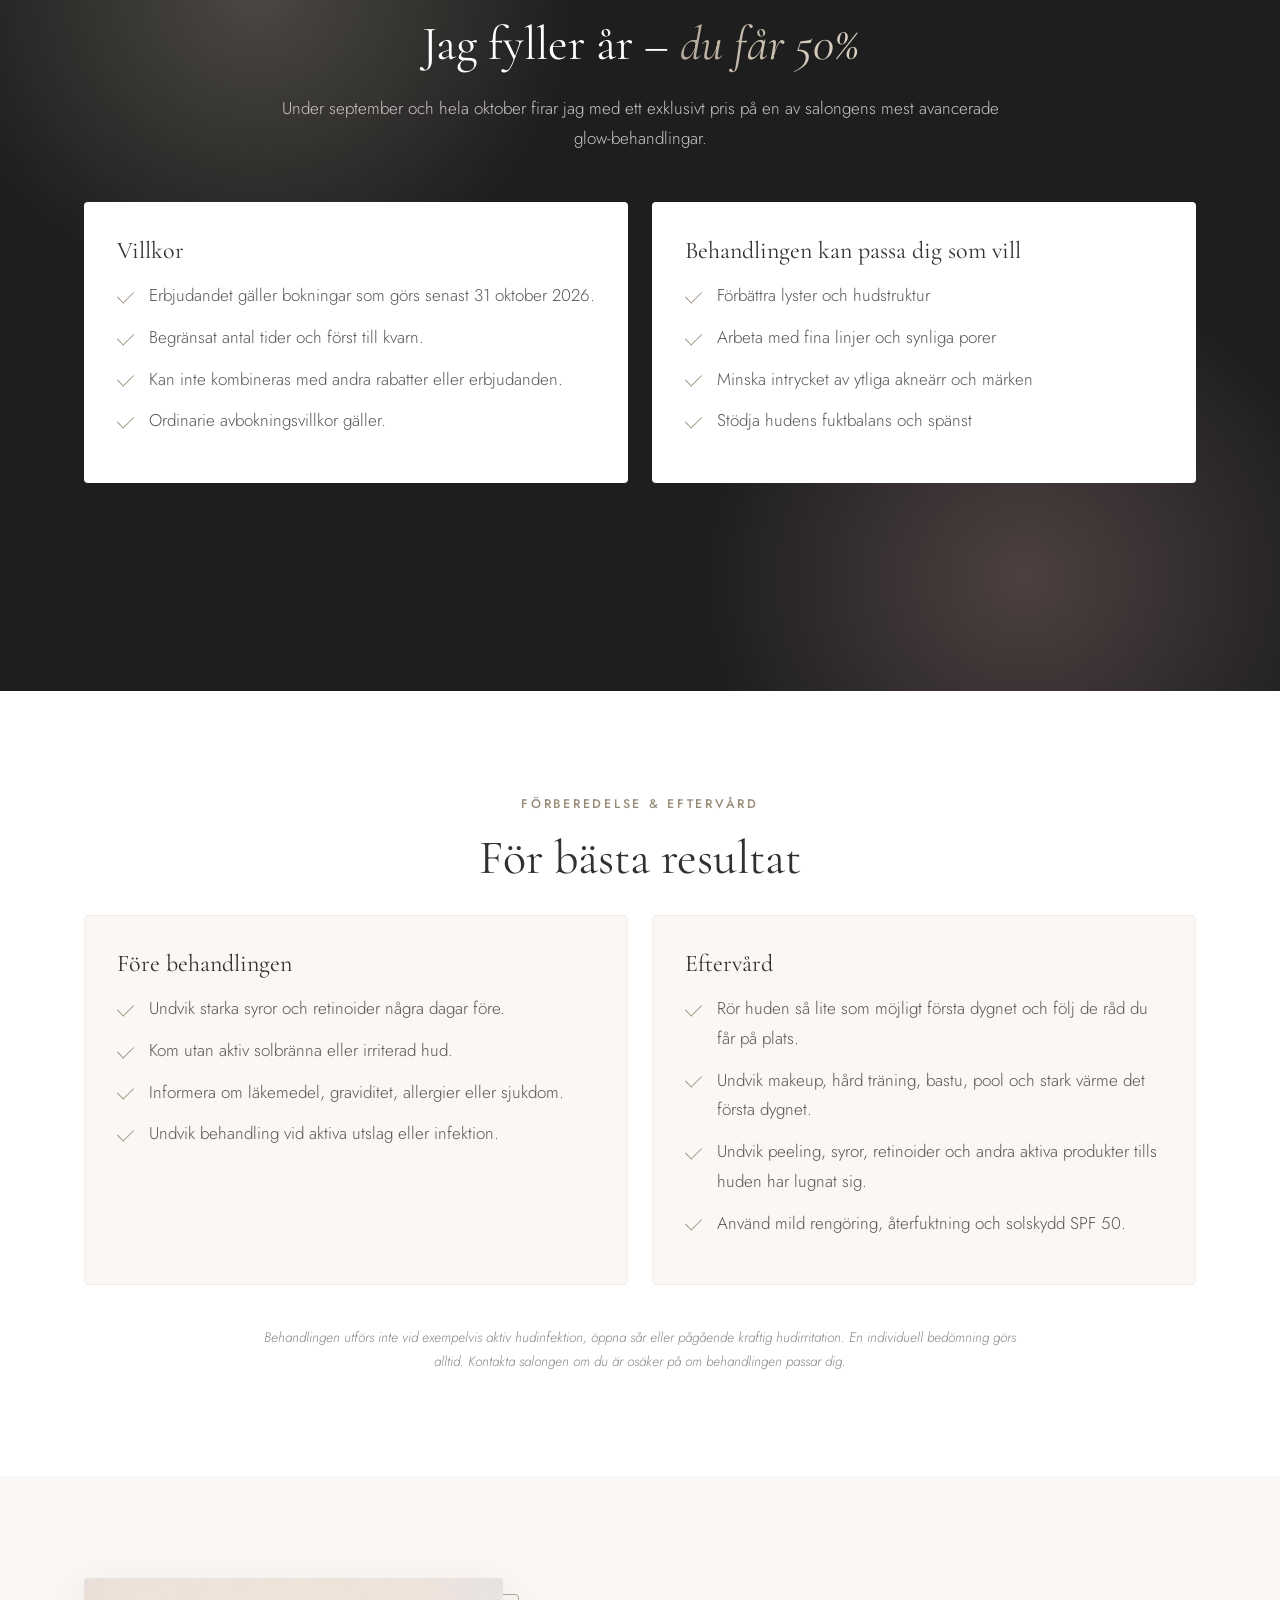
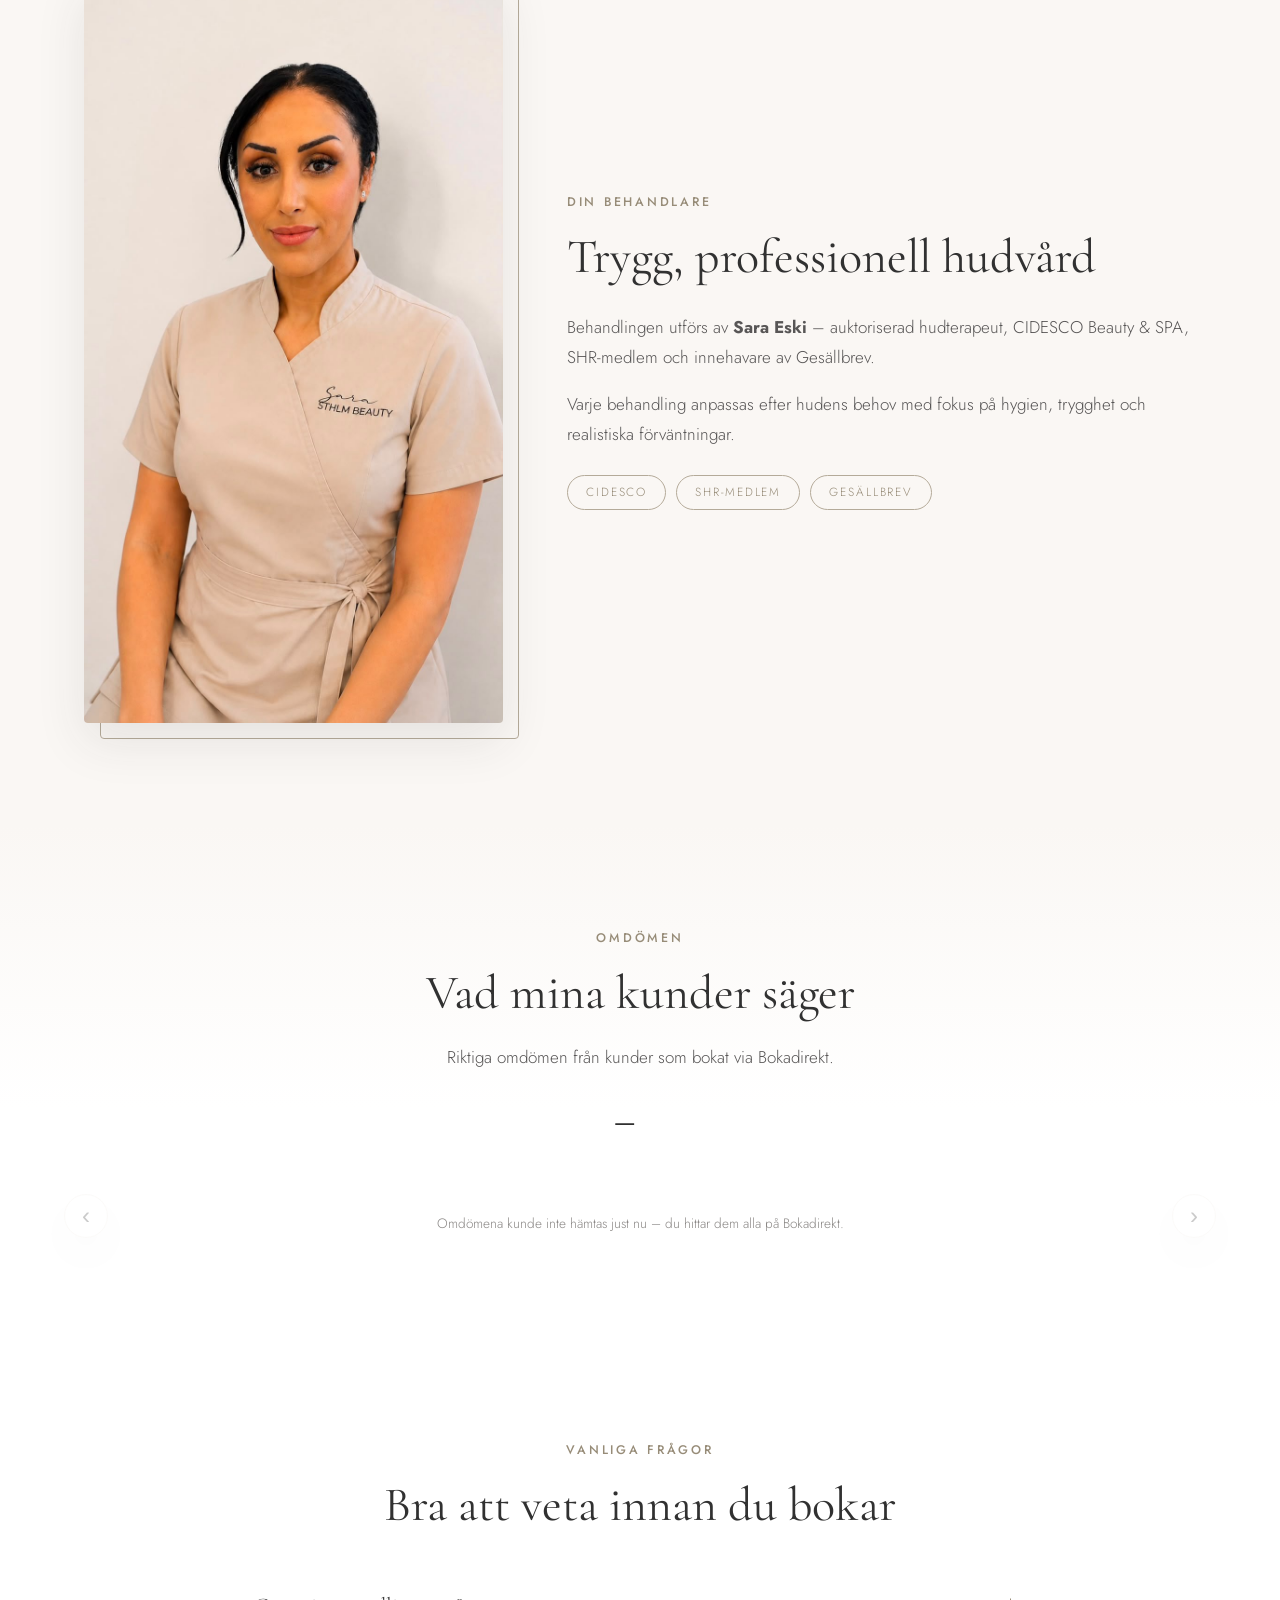
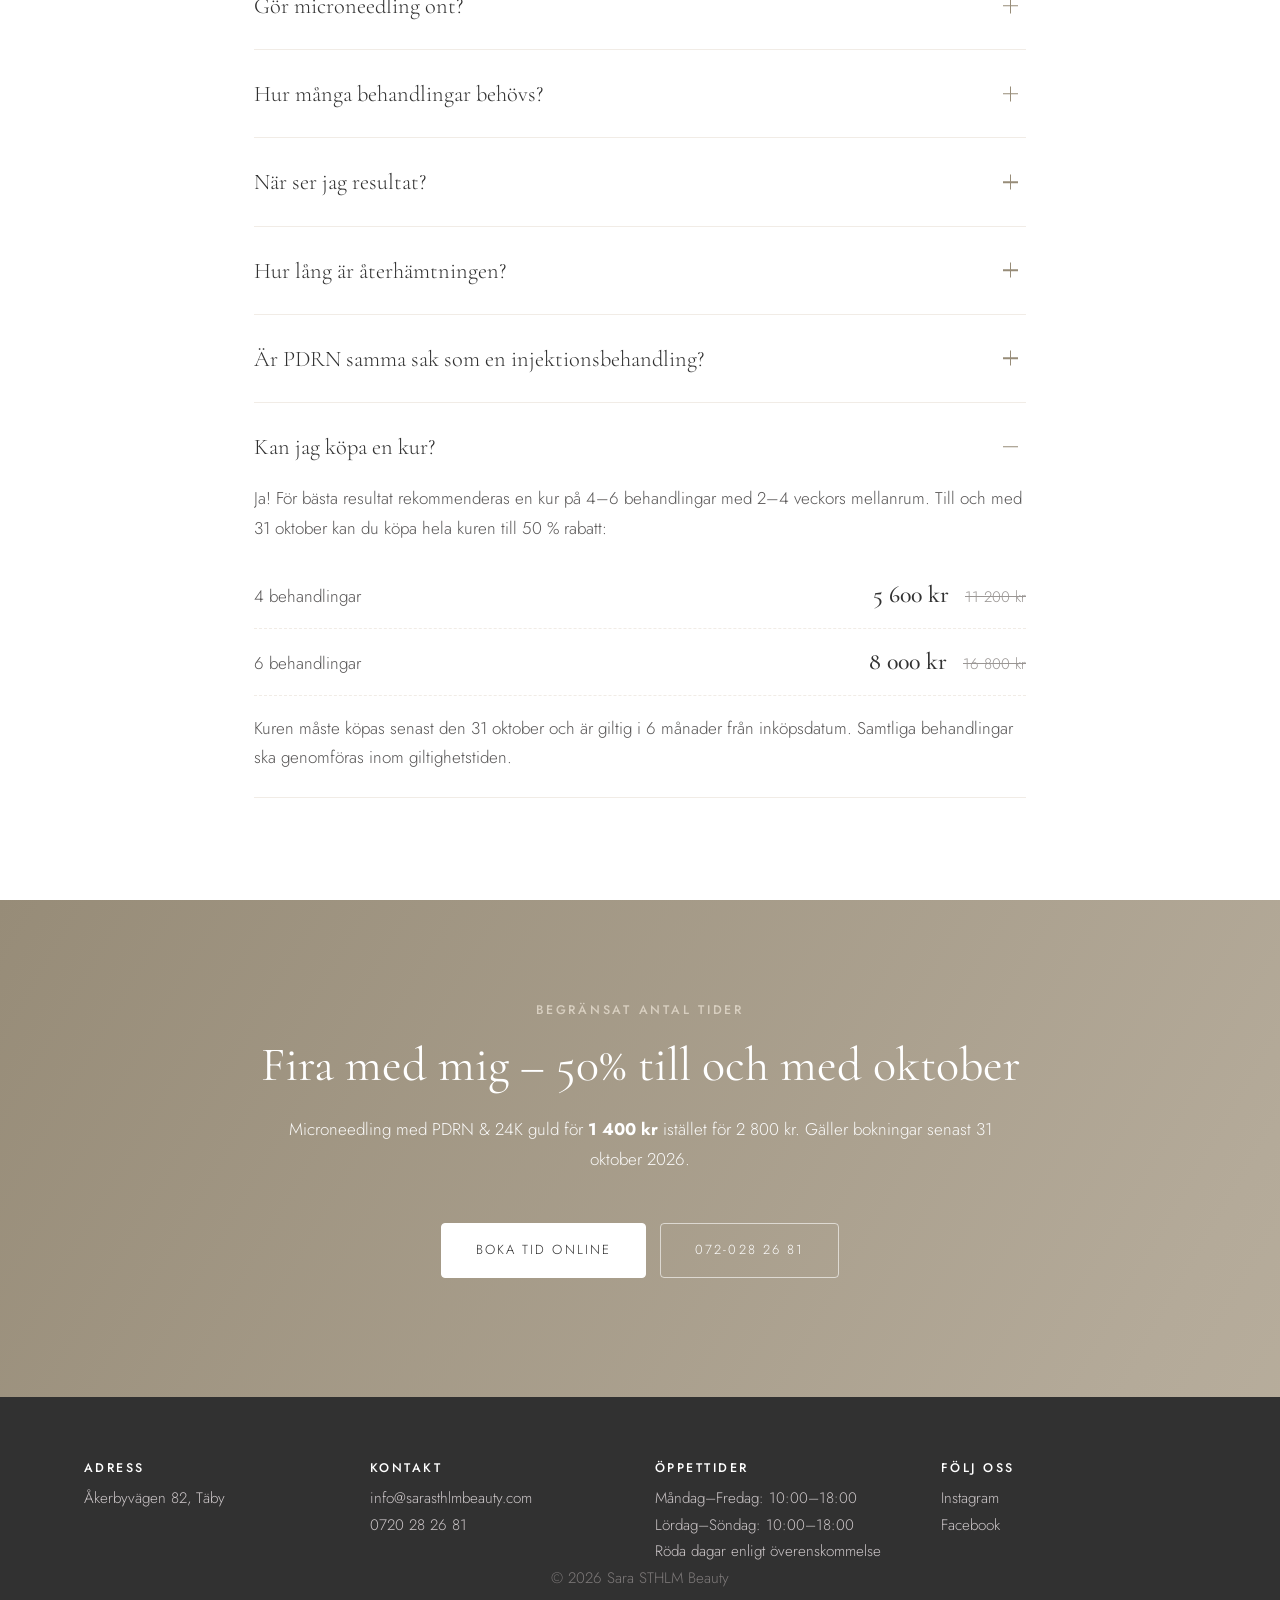
==== commit 89e4e38d: "Change the price" ====
--- a/index.html
+++ b/index.html
@@ -433,8 +433,7 @@
           <p>Ja! För bästa resultat rekommenderas en kur på 4–6 behandlingar med 2–4 veckors mellanrum. Till och med 31 oktober kan du köpa hela kuren till 50 % rabatt:</p>
           <div class="kur-table">
             <div class="kur-row"><span>4 behandlingar</span><strong>5 600 kr</strong><s>11 200 kr</s></div>
-            <div class="kur-row"><span>5 behandlingar</span><strong>7 000 kr</strong><s>14 000 kr</s></div>
-            <div class="kur-row"><span>6 behandlingar</span><strong>8 400 kr</strong><s>16 800 kr</s></div>
+            <div class="kur-row"><span>6 behandlingar</span><strong>8 000 kr</strong><s>16 800 kr</s></div>
           </div>
           <p>Kuren måste köpas senast den 31 oktober och är giltig i 6 månader från inköpsdatum. Samtliga behandlingar ska genomföras inom giltighetstiden.</p>
         </div>
